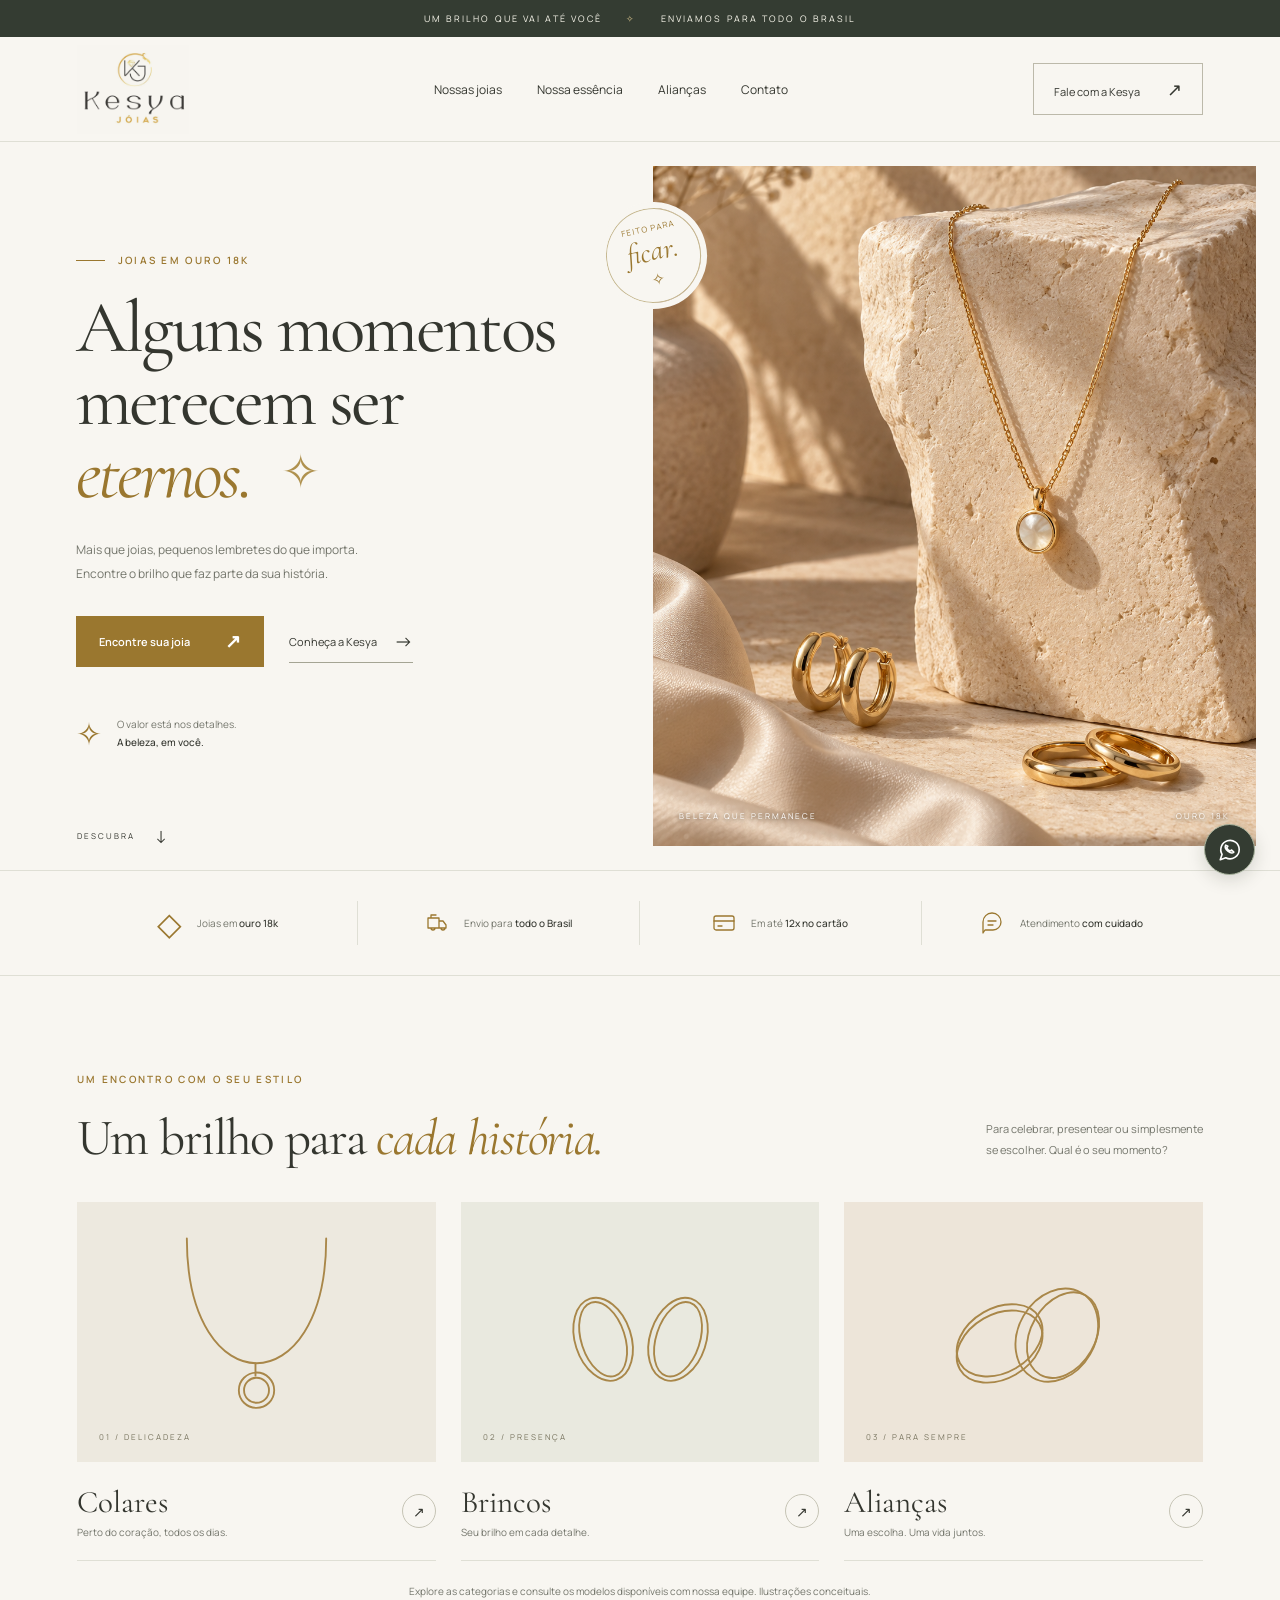
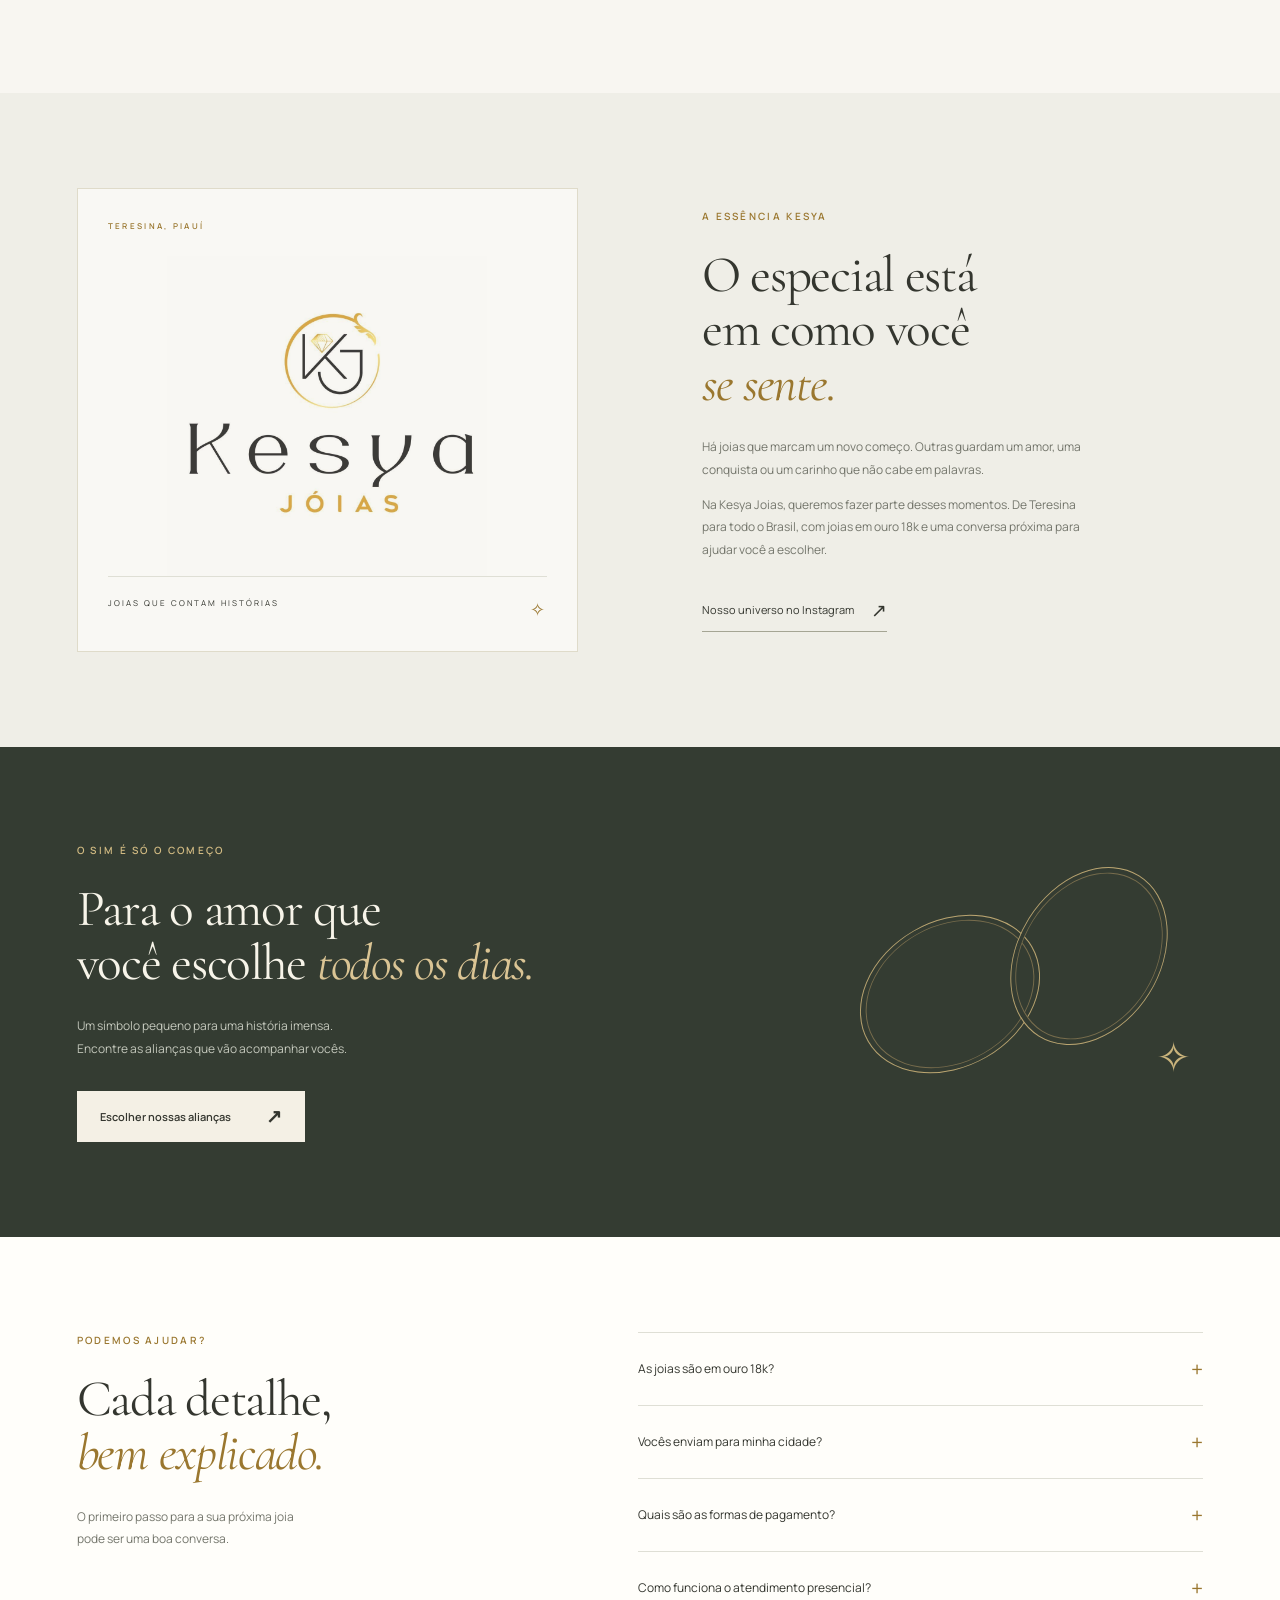
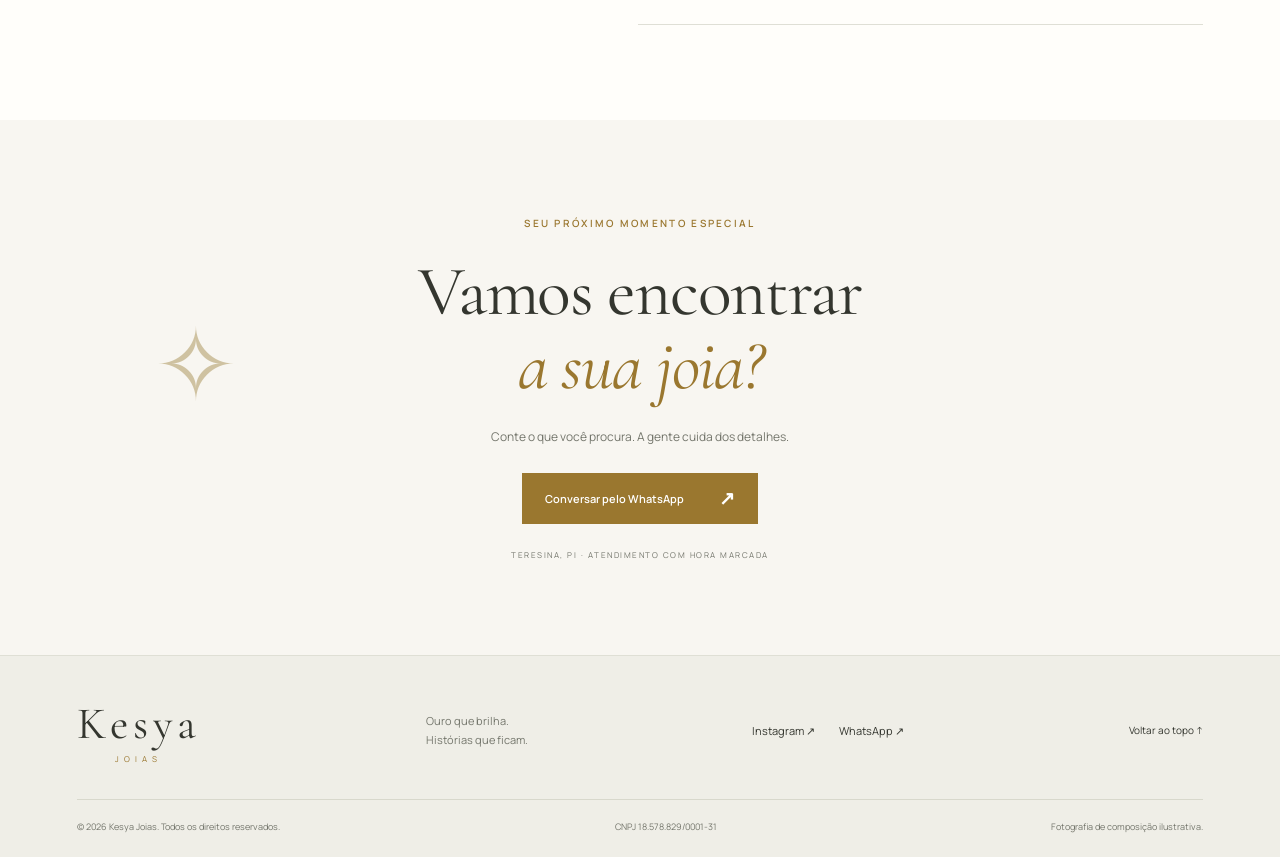
==== index.html @ 49c6f5a5 "Cria landing page responsiva da Kesya Joias" ====
<!DOCTYPE html>
<html lang="pt-BR">
<head>
  <meta charset="UTF-8">
  <meta name="viewport" content="width=device-width, initial-scale=1">
  <meta name="theme-color" content="#f8f6f1">
  <meta name="description" content="Kesya Joias: joias em ouro 18k em Teresina, Piauí. Enviamos para todo o Brasil. Conheça nossas joias e fale com a gente.">
  <title>Kesya Joias — Para momentos que ficam.</title>
  <link rel="icon" href="assets/kesya-logo.jpg" type="image/jpeg">
  <link rel="preconnect" href="https://fonts.googleapis.com">
  <link rel="preconnect" href="https://fonts.gstatic.com" crossorigin>
  <link href="https://fonts.googleapis.com/css2?family=Cormorant+Garamond:ital,wght@0,400;0,500;0,600;1,400;1,500&family=Manrope:wght@400;500;600;700&display=swap" rel="stylesheet">
  <link rel="stylesheet" href="styles.css">
  <script src="script.js" defer></script>
</head>
<body>
  <a class="skip-link" href="#conteudo">Pular para o conteúdo</a>
  <div class="announcement">UM BRILHO QUE VAI ATÉ VOCÊ <span>✧</span> ENVIAMOS PARA TODO O BRASIL</div>
  <header class="header">
    <a class="brand" href="#inicio" aria-label="Kesya Joias — início"><img src="assets/kesya-logo.jpg" alt="Kesya Joias" width="1080" height="1080"></a>
    <button class="menu-toggle" aria-label="Abrir menu" aria-expanded="false" aria-controls="navigation"><span></span><span></span></button>
    <nav id="navigation" aria-label="Navegação principal">
      <a href="#joias">Nossas joias</a><a href="#essencia">Nossa essência</a><a href="#aliancas">Alianças</a><a href="#contato">Contato</a>
    </nav>
    <a class="header-contact" href="https://wa.me/558698340636" target="_blank" rel="noopener noreferrer" data-message="Olá! Gostaria de conhecer as joias da Kesya.">Fale com a Kesya <span aria-hidden="true">↗</span></a>
  </header>
  <main id="conteudo">
    <section class="hero" id="inicio" aria-labelledby="hero-title">
      <div class="hero-copy">
        <p class="eyebrow"><span class="gold-line"></span> JOIAS EM OURO 18K</p>
        <h1 id="hero-title">Alguns momentos<br>merecem ser<br><em>eternos.</em><span class="title-spark" aria-hidden="true">✧</span></h1>
        <p class="hero-description">Mais que joias, pequenos lembretes do que importa.<br class="desktop-break"> Encontre o brilho que faz parte da sua história.</p>
        <div class="hero-actions"><a class="button button-gold" href="#joias">Encontre sua joia <span aria-hidden="true">↗</span></a><a class="text-link" href="#essencia">Conheça a Kesya <span aria-hidden="true">→</span></a></div>
        <div class="hero-signature"><span class="signature-icon" aria-hidden="true">✧</span><p>O valor está nos detalhes.<br><strong>A beleza, em você.</strong></p></div>
      </div>
      <div class="hero-visual"><img src="assets/joias-editorial.png" alt="Composição ilustrativa de colar, brincos e alianças douradas sobre pedra e seda" width="1024" height="1536" fetchpriority="high"><div class="image-caption"><span>BELEZA QUE PERMANECE</span><span>OURO 18K</span></div><div class="round-seal" aria-hidden="true">FEITO PARA<br><span>ficar.</span><b>✧</b></div></div>
      <a class="scroll-cue" href="#joias">DESCUBRA <span aria-hidden="true">↓</span></a>
    </section>
    <div class="benefits" aria-label="Informações da loja">
      <div><span aria-hidden="true">◇</span><p>Joias em <strong>ouro 18k</strong></p></div>
      <div><svg viewBox="0 0 24 24" aria-hidden="true"><path d="M3 7h11v10H3zM14 10h4l3 4v3h-7M6 7V4h5M6 17a2 2 0 1 0 4 0m6 0a2 2 0 1 0 4 0"/></svg><p>Envio para <strong>todo o Brasil</strong></p></div>
      <div><svg viewBox="0 0 24 24" aria-hidden="true"><rect x="2" y="5" width="20" height="14" rx="2"/><path d="M2 10h20M6 15h4"/></svg><p>Em até <strong>12x no cartão</strong></p></div>
      <div><svg viewBox="0 0 24 24" aria-hidden="true"><path d="M20 11a8 8 0 0 1-8 8H4l-2 3V11a9 9 0 0 1 18 0ZM7 10h8M7 14h5"/></svg><p>Atendimento <strong>com cuidado</strong></p></div>
    </div>
    <section class="collections section-space" id="joias">
      <div class="section-heading reveal"><div><p class="eyebrow">UM ENCONTRO COM O SEU ESTILO</p><h2>Um brilho para <em>cada história.</em></h2></div><p>Para celebrar, presentear ou simplesmente<br>se escolher. Qual é o seu momento?</p></div>
      <div class="collection-grid">
        <a class="collection-card reveal" href="https://wa.me/558698340636" target="_blank" rel="noopener noreferrer" data-message="Olá! Gostaria de conhecer os colares em ouro 18k disponíveis."><div class="collection-art necklace-art" aria-hidden="true"><svg viewBox="0 0 240 200"><path d="M53 10c0 160 134 160 134 0"/><path d="M119 130v12"/><circle cx="120" cy="156" r="17"/><circle cx="120" cy="156" r="12"/></svg><span>01 / DELICADEZA</span></div><div class="collection-label"><div><h3>Colares</h3><p>Perto do coração, todos os dias.</p></div><span aria-hidden="true">↗</span></div></a>
        <a class="collection-card reveal" href="https://wa.me/558698340636" target="_blank" rel="noopener noreferrer" data-message="Olá! Gostaria de conhecer os brincos em ouro 18k disponíveis."><div class="collection-art earrings-art" aria-hidden="true"><svg viewBox="0 0 240 200"><ellipse cx="85" cy="107" rx="27" ry="41" transform="rotate(-18 85 107)"/><ellipse cx="85" cy="107" rx="21" ry="37" transform="rotate(-18 85 107)"/><ellipse cx="157" cy="107" rx="27" ry="41" transform="rotate(18 157 107)"/><ellipse cx="157" cy="107" rx="21" ry="37" transform="rotate(18 157 107)"/></svg><span>02 / PRESENÇA</span></div><div class="collection-label"><div><h3>Brincos</h3><p>Seu brilho em cada detalhe.</p></div><span aria-hidden="true">↗</span></div></a>
        <a class="collection-card reveal" href="https://wa.me/558698340636" target="_blank" rel="noopener noreferrer" data-message="Olá! Gostaria de conhecer as alianças em ouro 18k disponíveis."><div class="collection-art rings-art" aria-hidden="true"><svg viewBox="0 0 240 200"><ellipse cx="97" cy="114" rx="44" ry="31" transform="rotate(-30 97 114)"/><ellipse cx="97" cy="108" rx="44" ry="31" transform="rotate(-30 97 108)"/><ellipse cx="152" cy="103" rx="37" ry="47" transform="rotate(30 152 103)"/><ellipse cx="158" cy="103" rx="31" ry="44" transform="rotate(30 158 103)"/></svg><span>03 / PARA SEMPRE</span></div><div class="collection-label"><div><h3>Alianças</h3><p>Uma escolha. Uma vida juntos.</p></div><span aria-hidden="true">↗</span></div></a>
      </div>
      <p class="collection-note">Explore as categorias e consulte os modelos disponíveis com nossa equipe. Ilustrações conceituais.</p>
    </section>
    <section class="essence section-space" id="essencia"><div class="brand-panel reveal"><span class="eyebrow">TERESINA, PIAUÍ</span><img src="assets/kesya-logo.jpg" alt="Logotipo original da Kesya Joias" width="1080" height="1080" loading="lazy"><span class="brand-panel-bottom">JOIAS QUE CONTAM HISTÓRIAS <span aria-hidden="true">✧</span></span></div><div class="essence-copy reveal"><p class="eyebrow">A ESSÊNCIA KESYA</p><h2>O especial está<br>em como você<br><em>se sente.</em></h2><p>Há joias que marcam um novo começo. Outras guardam um amor, uma conquista ou um carinho que não cabe em palavras.</p><p>Na Kesya Joias, queremos fazer parte desses momentos. De Teresina para todo o Brasil, com joias em ouro 18k e uma conversa próxima para ajudar você a escolher.</p><a class="text-link" href="https://www.instagram.com/kesyajoias/" target="_blank" rel="noopener noreferrer">Nosso universo no Instagram <span aria-hidden="true">↗</span></a></div></section>
    <section class="wedding section-space" id="aliancas"><div class="wedding-content reveal"><p class="eyebrow">O SIM É SÓ O COMEÇO</p><h2>Para o amor que<br>você escolhe <em>todos os dias.</em></h2><p>Um símbolo pequeno para uma história imensa.<br>Encontre as alianças que vão acompanhar vocês.</p><a class="button button-light" href="https://wa.me/558698340636" target="_blank" rel="noopener noreferrer" data-message="Olá! Queremos conhecer as alianças da Kesya. Pode nos ajudar a escolher?">Escolher nossas alianças <span aria-hidden="true">↗</span></a></div><div class="wedding-symbol" aria-hidden="true"><span></span><span></span><b>✧</b></div></section>
    <section class="faq section-space" id="duvidas"><div class="reveal"><p class="eyebrow">PODEMOS AJUDAR?</p><h2>Cada detalhe,<br><em>bem explicado.</em></h2><p>O primeiro passo para a sua próxima joia<br>pode ser uma boa conversa.</p></div><div class="faq-list reveal"><details><summary>As joias são em ouro 18k?<span aria-hidden="true">+</span></summary><p>A Kesya trabalha com joias em ouro 18k. Fale com nossa equipe para conhecer as características e os detalhes de cada peça disponível.</p></details><details><summary>Vocês enviam para minha cidade?<span aria-hidden="true">+</span></summary><p>Enviamos para todo o Brasil. Informe seu CEP pelo WhatsApp para consultar o valor do frete e o prazo de entrega.</p></details><details><summary>Quais são as formas de pagamento?<span aria-hidden="true">+</span></summary><p>Você pode parcelar em até 12x no cartão. Consulte com a equipe os valores e as condições de pagamento para a joia escolhida.</p></details><details><summary>Como funciona o atendimento presencial?<span aria-hidden="true">+</span></summary><p>Estamos em Teresina, Piauí, e atendemos com hora marcada. Entre em contato pelo WhatsApp para combinar seu horário e receber o endereço.</p></details></div></section>
    <section class="contact section-space" id="contato"><span class="contact-spark" aria-hidden="true">✧</span><p class="eyebrow reveal">SEU PRÓXIMO MOMENTO ESPECIAL</p><h2 class="reveal">Vamos encontrar<br><em>a sua joia?</em></h2><p class="reveal">Conte o que você procura. A gente cuida dos detalhes.</p><a class="button button-gold reveal" href="https://wa.me/558698340636" target="_blank" rel="noopener noreferrer" data-message="Olá! Gostaria de ajuda para escolher uma joia da Kesya.">Conversar pelo WhatsApp <span aria-hidden="true">↗</span></a><span class="contact-location">TERESINA, PI · ATENDIMENTO COM HORA MARCADA</span></section>
  </main>
  <footer><div class="footer-top"><a class="footer-wordmark" href="#inicio" aria-label="Kesya Joias — voltar ao início">Kesya<span>JOIAS</span></a><p>Ouro que brilha.<br>Histórias que ficam.</p><div><a href="https://www.instagram.com/kesyajoias/" target="_blank" rel="noopener noreferrer">Instagram ↗</a><a href="https://wa.me/558698340636" target="_blank" rel="noopener noreferrer">WhatsApp ↗</a></div><a class="back-top" href="#inicio">Voltar ao topo ↑</a></div><div class="footer-bottom"><span>© <span id="year">2026</span> Kesya Joias. Todos os direitos reservados.</span><span>CNPJ 18.578.829/0001-31</span><span>Fotografia de composição ilustrativa.</span></div></footer>
  <a class="floating-contact" href="https://wa.me/558698340636" target="_blank" rel="noopener noreferrer" aria-label="Converse com a Kesya pelo WhatsApp" data-message="Olá! Vim pelo site e gostaria de conhecer as joias da Kesya."><svg viewBox="0 0 24 24" aria-hidden="true"><path d="M20.5 11.5a8.5 8.5 0 0 1-12.4 7.6L3 21l1.7-5A8.5 8.5 0 1 1 20.5 11.5Z"/><path d="M8 7.5c-2 3.5 5 9 7.5 6.5l-2-2-1.5 1c-1.5-.8-2.3-1.6-3-3l1-1.5Z"/></svg></a>
</body>
</html>
---- styles.css ----
:root{--ivory:#f8f6f1;--paper:#fffefa;--ink:#34362f;--muted:#74766c;--gold:#9a772f;--line:#dfdfd5;--serif:'Cormorant Garamond',Georgia,serif;--sans:'Manrope',Arial,sans-serif}*{box-sizing:border-box}html{scroll-behavior:smooth;scroll-padding-top:100px}body{margin:0;color:var(--ink);background:var(--ivory);font-family:var(--sans);font-size:14px;-webkit-font-smoothing:antialiased}a{color:inherit;text-decoration:none}button{font:inherit}button,a,summary{-webkit-tap-highlight-color:transparent}a:focus-visible,button:focus-visible,summary:focus-visible{outline:2px solid var(--gold);outline-offset:6px}::selection{background:#dcca9d;color:#292c24}.skip-link{position:fixed;top:-100px;left:20px;z-index:10;background:var(--ink);color:white;padding:16px}.skip-link:focus{top:10px}.announcement{text-align:center;background:#343c32;color:#faf8ed;letter-spacing:2.1px;font-size:9px;padding:12px 16px}.announcement span{padding:0 20px;color:#dbc58e}.header{height:105px;display:flex;align-items:center;justify-content:space-between;padding:0 6%;gap:30px;background:var(--ivory);position:relative;z-index:5;border-bottom:1px solid var(--line)}.brand{width:112px;height:89px;overflow:hidden;display:flex;align-items:center}.brand img{width:112px;height:112px;object-fit:contain;mix-blend-mode:multiply}.header nav{display:flex;gap:35px}.header nav a{font-size:12px;position:relative}.header nav a:after{content:'';height:1px;background:var(--gold);position:absolute;bottom:-8px;left:0;width:0;transition:width .25s}.header nav a:hover:after{width:100%}.header-contact{border:1px solid #bcb9aa;padding:13px 20px;font-size:11px}.header-contact span{margin-left:25px;font-size:18px}.menu-toggle{display:none}.hero{display:grid;grid-template-columns:1.04fr 1fr;min-height:680px;position:relative}.hero-copy{padding:77px 7% 83px 11.6%;align-self:center}.eyebrow{font-size:10px;letter-spacing:2.3px;font-weight:600;line-height:1.7;color:var(--gold);margin:0 0 23px}.hero .eyebrow{display:flex;gap:13px;align-items:center}.gold-line{display:inline-block;width:29px;height:1px;background:var(--gold)}h1,h2,h3,p{margin-top:0}h1,h2,h3{font-family:var(--serif);font-weight:400}h1{font-size:clamp(56px,5.75vw,92px);line-height:.99;letter-spacing:-2.7px;margin-bottom:28px;position:relative}em{font-weight:400;color:var(--gold)}.title-spark{display:inline-block;font-size:47px;color:#af914e;margin-left:30px;vertical-align:top;margin-top:12px}.hero-description{font-size:12px;line-height:1.95;color:var(--muted)}.hero-actions{display:flex;align-items:center;gap:25px;margin-top:31px}.button{display:inline-flex;align-items:center;justify-content:center;gap:35px;min-height:51px;padding:15px 23px;font-size:11px;font-weight:600;transition:background .25s,transform .25s,box-shadow .25s}.button:hover{transform:translateY(-3px);box-shadow:0 8px 20px #39332015}.button span{font-size:19px;line-height:1}.button-gold{color:#fff;background:var(--gold)}.button-gold:hover{background:#806023}.text-link{font-size:11px;display:inline-flex;gap:17px;align-items:center;padding:8px 0;border-bottom:1px solid #a5a594}.text-link span{font-size:19px;transition:transform .25s}.text-link:hover span{transform:translateX(4px)}.hero-signature{display:flex;gap:15px;align-items:center;margin-top:45px}.signature-icon{font-size:31px;color:var(--gold)}.hero-signature p{font-size:10px;color:var(--muted);line-height:1.8;margin:0}.hero-signature strong{font-weight:500;color:var(--ink)}.hero-visual{position:relative;min-height:680px;margin:24px 24px 24px 0}.hero-visual>img{display:block;width:100%;height:100%;position:absolute;object-fit:cover;object-position:center 52%}.image-caption{position:absolute;bottom:25px;left:26px;right:26px;display:flex;justify-content:space-between;color:#fff;font-size:8px;letter-spacing:2px;text-shadow:0 1px 4px #42301d}.round-seal{position:absolute;left:-47px;top:42px;width:95px;height:95px;background:var(--ivory);border:1px solid #c5b78f;outline:6px solid var(--ivory);border-radius:50%;display:flex;flex-direction:column;align-items:center;justify-content:center;font-size:8px;letter-spacing:1px;color:var(--gold);transform:rotate(-12deg)}.round-seal span{font:italic 29px var(--serif);letter-spacing:0}.round-seal b{font-size:16px;font-weight:400}.scroll-cue{position:absolute;left:6%;bottom:23px;font-size:8px;letter-spacing:2px;display:flex;gap:20px;align-items:center}.scroll-cue span{font-size:17px}.benefits{display:grid;grid-template-columns:repeat(4,1fr);padding:30px 6%;border-top:1px solid var(--line);border-bottom:1px solid var(--line)}.benefits>div{display:flex;align-items:center;justify-content:center;gap:15px;border-right:1px solid var(--line)}.benefits>div:last-child{border:0}.benefits p{font-size:10px;margin:0;color:var(--muted)}.benefits strong{font-weight:500;color:var(--ink)}.benefits span{font-size:32px;color:var(--gold)}svg{width:24px;height:24px;fill:none;stroke:currentColor;stroke-width:1.3;stroke-linecap:round;stroke-linejoin:round}.benefits svg{color:var(--gold)}.section-space{padding:95px 6%}h2{font-size:clamp(40px,4vw,60px);line-height:1.06;letter-spacing:-1.3px;margin-bottom:25px}.section-heading{display:flex;align-items:end;justify-content:space-between;gap:25px;margin-bottom:37px}.section-heading h2{margin:0}.section-heading>p{font-size:11px;line-height:1.9;color:var(--muted);margin:0 0 4px}.collection-grid{display:grid;grid-template-columns:repeat(3,1fr);gap:25px}.collection-art{height:260px;background:#ede9df;position:relative;overflow:hidden;display:flex;justify-content:center;align-items:center;transition:background .3s}.collection-art svg{width:80%;height:80%;stroke:#a98749;stroke-width:1.8;transition:transform .6s}.collection-art>span{position:absolute;bottom:20px;left:22px;font-size:8px;letter-spacing:2px;color:#78745f}.earrings-art{background:#e9e9df}.rings-art{background:#ede5d9}.collection-card:hover .collection-art svg{transform:scale(1.07) rotate(-3deg)}.collection-label{display:flex;justify-content:space-between;align-items:center;padding:21px 0;border-bottom:1px solid var(--line)}.collection-label h3{font-size:31px;margin:0 0 4px}.collection-label p{font-size:10px;color:var(--muted);margin:0}.collection-label>span{border:1px solid #c6c4b5;width:34px;height:34px;border-radius:50%;display:grid;place-items:center;transition:background .2s}.collection-card:hover .collection-label>span{background:#e8dec5}.collection-note{font-size:10px;color:var(--muted);text-align:center;margin:23px 0 0}.essence{display:grid;grid-template-columns:1fr 1fr;gap:11%;background:#efeee7;align-items:center}.brand-panel{background:#f9f8f4;min-height:440px;padding:30px;display:flex;flex-direction:column;justify-content:space-between;border:1px solid #dfdbca}.brand-panel>.eyebrow{font-size:8px}.brand-panel img{width:75%;max-width:320px;height:auto;align-self:center;mix-blend-mode:multiply}.brand-panel-bottom{border-top:1px solid var(--line);padding-top:20px;font-size:8px;letter-spacing:2px;display:flex;justify-content:space-between}.brand-panel-bottom span{color:var(--gold);font-size:18px}.essence-copy>p:not(.eyebrow){max-width:380px;line-height:1.9;font-size:12px;color:var(--muted)}.essence-copy .text-link{margin-top:15px}.wedding{background:#343c32;color:#f7f4e9;display:flex;position:relative;overflow:hidden;min-height:430px;align-items:center}.wedding-content{position:relative;z-index:1;width:65%}.wedding .eyebrow{color:#d2bb83}.wedding h2{max-width:650px}.wedding em{color:#dac494}.wedding p:not(.eyebrow){font-size:12px;color:#c4c8bc;line-height:1.9;margin-bottom:30px}.button-light{background:#f4f0e5;color:var(--ink)}.wedding-symbol{position:absolute;width:420px;height:290px;right:2%;top:100px}.wedding-symbol>span{position:absolute;left:5%;top:18%;width:190px;height:190px;border:1px solid #baa571;border-radius:50%;box-shadow:inset 0 0 0 5px #343c32,inset 0 0 0 6px #776c4c;transform:rotate(-30deg) scaleY(.77)}.wedding-symbol>span:nth-child(2){left:38%;top:5%;transform:rotate(32deg) scaleX(.75)}.wedding-symbol b{position:absolute;right:15%;bottom:18%;font-size:42px;font-weight:400;color:#cab47c}.faq{display:grid;grid-template-columns:1fr 1.2fr;gap:8%;background:var(--paper)}.faq>div>p:not(.eyebrow){font-size:12px;line-height:1.9;color:var(--muted)}.faq-list details{border-bottom:1px solid var(--line)}.faq-list details:first-child{border-top:1px solid var(--line)}summary{list-style:none;cursor:pointer;display:flex;justify-content:space-between;gap:16px;align-items:center;font-size:12px;padding:22px 0}summary::-webkit-details-marker{display:none}summary span{font-size:21px;color:var(--gold);transition:transform .2s}details[open] summary span{transform:rotate(45deg)}details p{font-size:12px;color:var(--muted);line-height:1.9;max-width:95%;padding-bottom:12px}.contact{text-align:center;position:relative;overflow:hidden;border-bottom:1px solid var(--line)}.contact h2{font-size:70px}.contact>p:not(.eyebrow){font-size:12px;color:var(--muted);margin-bottom:28px}.contact-location{display:block;font-size:8px;letter-spacing:1.5px;margin-top:25px;color:var(--muted)}.contact-spark{position:absolute;left:12%;top:35%;font-size:100px;color:#cfc2a1;font-family:var(--serif)}footer{padding:40px 6% 24px;background:#efeee7}.footer-top{display:flex;align-items:center;justify-content:space-between;gap:25px;padding-bottom:35px}.footer-wordmark{font:45px var(--serif);letter-spacing:5px}.footer-wordmark span{display:block;text-align:center;font:8px var(--sans);letter-spacing:5px;color:var(--gold);margin-top:2px}.footer-top p{font-size:11px;color:var(--muted);line-height:1.8;margin:0}.footer-top>div{display:flex;gap:24px;font-size:11px}.back-top{font-size:10px}.footer-bottom{display:flex;justify-content:space-between;gap:20px;border-top:1px solid #d8d8cc;padding-top:20px;font-size:9px;color:var(--muted)}.floating-contact{position:fixed;bottom:25px;right:25px;z-index:6;width:51px;height:51px;display:grid;place-items:center;background:#343c32;color:#fff;border-radius:50%;border:1px solid #a7b29c;box-shadow:0 4px 18px #1e25152b;transition:transform .25s}.floating-contact:hover{transform:translateY(-4px)}.floating-contact svg{width:26px;height:26px;stroke-width:1.5}.reveal.is-pending{opacity:0;transform:translateY(22px)}.reveal{transition:opacity .7s ease,transform .7s ease}.collection-card:nth-child(2){transition-delay:.08s}.collection-card:nth-child(3){transition-delay:.16s}
@media(min-width:1500px){.hero-copy{padding-left:15%}.hero{min-height:810px}.hero-visual{min-height:760px}.section-space{padding-left:9%;padding-right:9%}.hero-signature{margin-top:65px}}
@media(max-width:1050px){.header{padding:0 5%;gap:20px}.header nav{gap:20px}.header-contact{padding:10px;font-size:10px}.header-contact span{margin-left:10px}.hero-copy{padding-left:10%;padding-right:6%}h1{font-size:64px}.hero-actions{gap:18px;flex-wrap:wrap}.hero-visual{min-height:650px}.title-spark{font-size:35px;margin-left:15px}.benefits{padding:25px 3%}.benefits>div{gap:8px}.benefits p{font-size:9px}.section-heading{align-items:start;flex-direction:column}.collection-art{height:230px}.essence{gap:7%}.wedding-symbol{right:-100px;opacity:.6}}
@media(max-width:700px){html{scroll-padding-top:25px}.announcement{font-size:7px;letter-spacing:1px;padding:10px 8px}.announcement span{padding:0 8px}.header{height:85px;padding:0 6%}.brand{width:90px;height:78px}.brand img{width:90px;height:90px}.header-contact{margin-left:auto;padding:9px 12px;font-size:9px}.header-contact span{font-size:15px}.menu-toggle{display:flex;flex-direction:column;justify-content:center;gap:6px;order:3;border:0;background:none;width:32px;height:44px;padding:4px;cursor:pointer}.menu-toggle span{height:1px;background:var(--ink);width:24px;transition:transform .2s}.menu-toggle[aria-expanded=true] span:first-child{transform:translateY(3.5px) rotate(45deg)}.menu-toggle[aria-expanded=true] span:last-child{transform:translateY(-3.5px) rotate(-45deg)}.header nav{display:none;position:absolute;left:0;right:0;top:84px;background:var(--ivory);padding:22px 7% 28px;box-shadow:0 15px 20px #363c3212;flex-direction:column;gap:0;border-bottom:1px solid var(--line)}.header nav.is-open{display:flex}.header nav a{padding:14px 0}.header nav a:after{display:none}.hero{display:flex;flex-direction:column;min-height:0}.hero-copy{padding:48px 7% 38px}.eyebrow{font-size:9px;letter-spacing:1.8px;margin-bottom:20px}h1{font-size:clamp(58px,11.5vw,78px);line-height:1.02;letter-spacing:-2px;margin-bottom:23px}.title-spark{margin-left:24px}.hero-description{font-size:11px}.hero-actions{gap:20px;margin-top:26px}.button{font-size:10px;padding:15px 20px;gap:25px}.text-link{font-size:10px}.hero-signature{margin-top:28px}.hero-visual{margin:0 6% 30px 12%;height:460px;min-height:0}.hero-visual>img{object-position:50% 65%}.round-seal{width:78px;height:78px;left:-27px;top:23px;font-size:6px;outline-width:4px}.round-seal span{font-size:25px}.image-caption{font-size:7px;left:18px;right:18px;bottom:20px}.scroll-cue{display:none}.benefits{grid-template-columns:repeat(2,1fr);padding:10px 5%;gap:0}.benefits>div{padding:17px 0;justify-content:flex-start;gap:10px;border:0}.benefits>div:nth-child(odd){padding-left:6px}.benefits p{font-size:9px}.benefits svg{width:20px}.benefits span{font-size:27px}.section-space{padding:62px 7%}h2{font-size:43px;letter-spacing:-1px}.section-heading{gap:17px;margin-bottom:27px}.section-heading>p{font-size:11px}.collection-grid{grid-template-columns:1fr;gap:28px}.collection-art{height:260px}.collection-art svg{max-width:300px}.collection-label{padding:17px 0}.collection-label h3{font-size:31px}.collection-note{text-align:left;font-size:9px;line-height:1.7}.essence{grid-template-columns:1fr;gap:40px}.brand-panel{min-height:360px;padding:24px}.brand-panel img{max-width:240px}.essence-copy h2{font-size:51px}.essence-copy>p:not(.eyebrow){max-width:none}.wedding{min-height:530px;align-items:start;padding-bottom:150px}.wedding-content{width:100%}.wedding h2{font-size:44px}.wedding-symbol{top:auto;bottom:-53px;right:-85px;transform:scale(.6);opacity:.55}.faq{grid-template-columns:1fr;gap:23px}.faq h2{margin-bottom:18px}summary{font-size:11px;padding:21px 0}.contact h2{font-size:60px}.contact>p:not(.eyebrow){font-size:11px;line-height:1.8}.contact-spark{left:-17px;top:40%;font-size:70px;opacity:.5}.contact-location{font-size:7px;line-height:1.8}.footer-top{display:grid;grid-template-columns:1fr 1fr;gap:28px}.footer-wordmark{width:max-content}.footer-top>div{gap:15px;font-size:10px}.back-top{text-align:right}.footer-bottom{flex-direction:column;gap:10px;padding-right:35px;font-size:8px}.floating-contact{width:46px;height:46px;right:16px;bottom:16px}.desktop-break{display:none}}
@media(prefers-reduced-motion:reduce){html{scroll-behavior:auto}*,*:before,*:after{transition:none!important;animation:none!important}.reveal.is-pending{opacity:1;transform:none}}
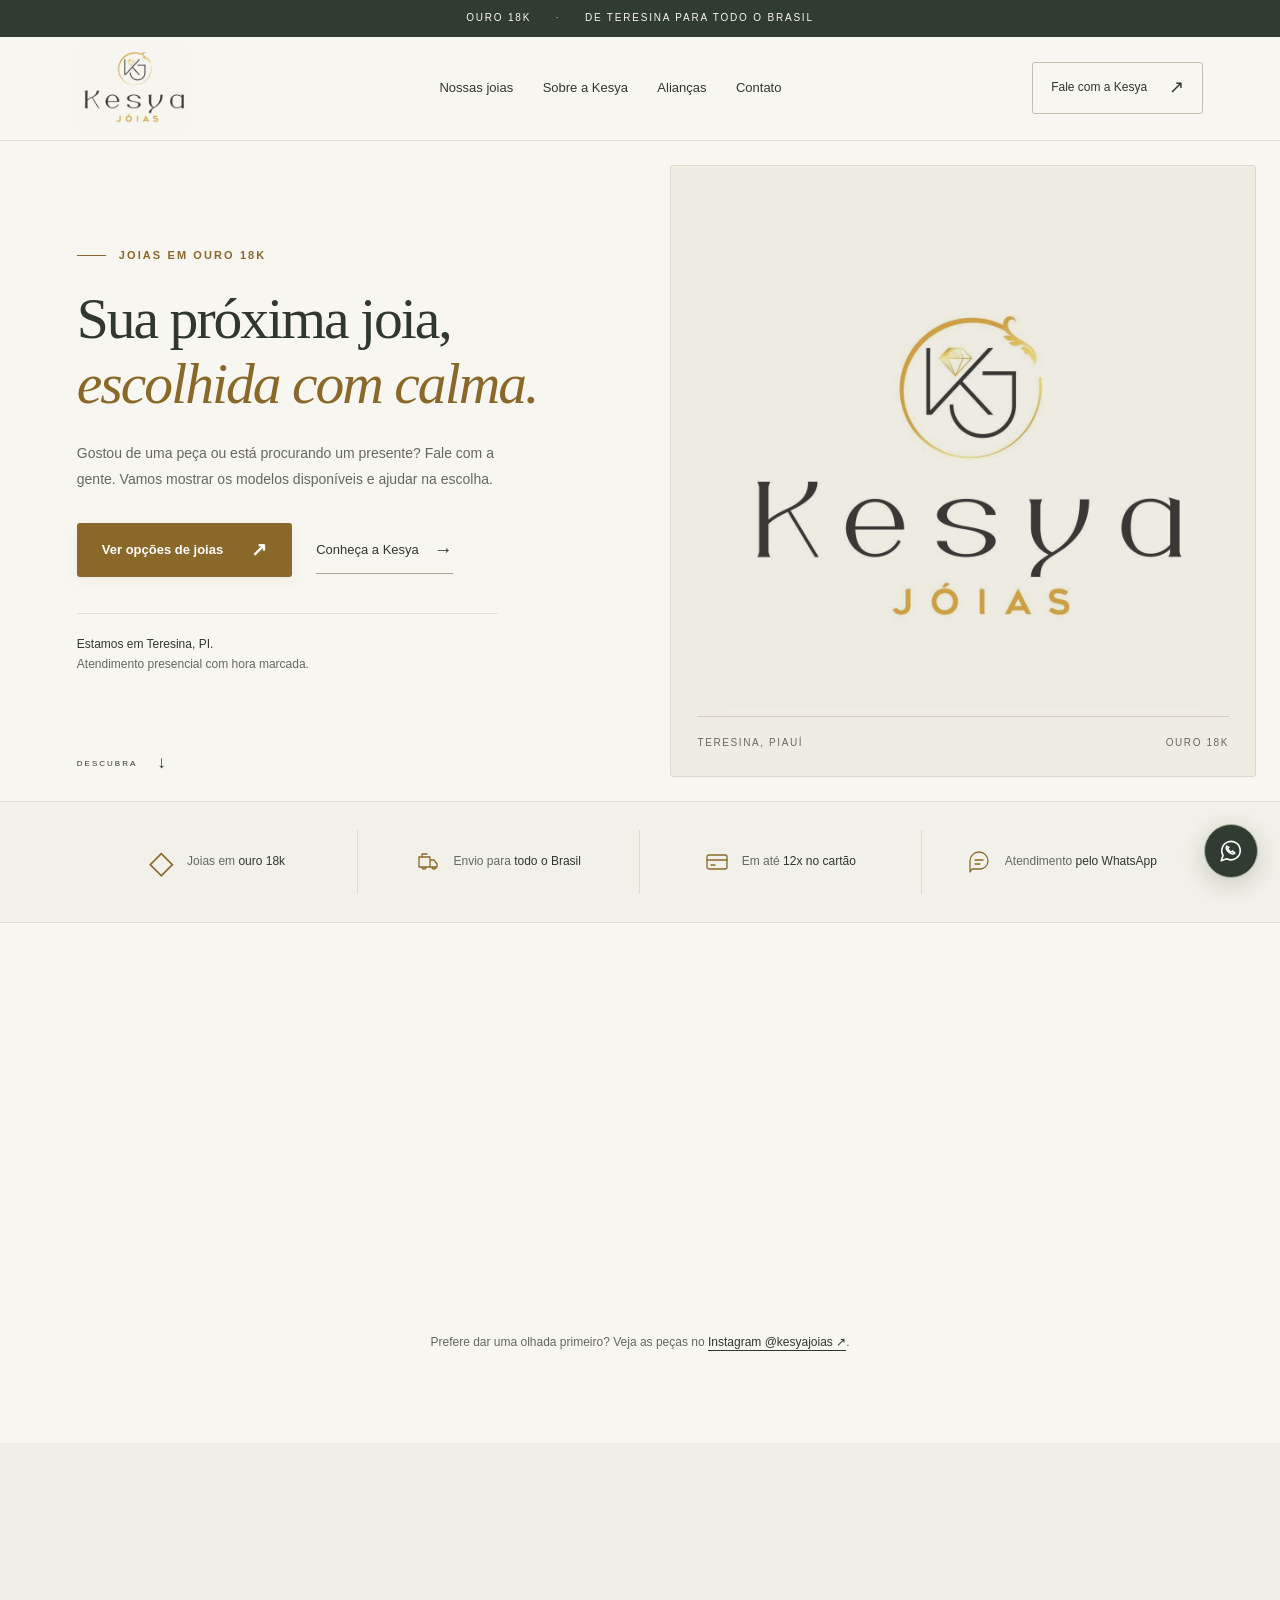
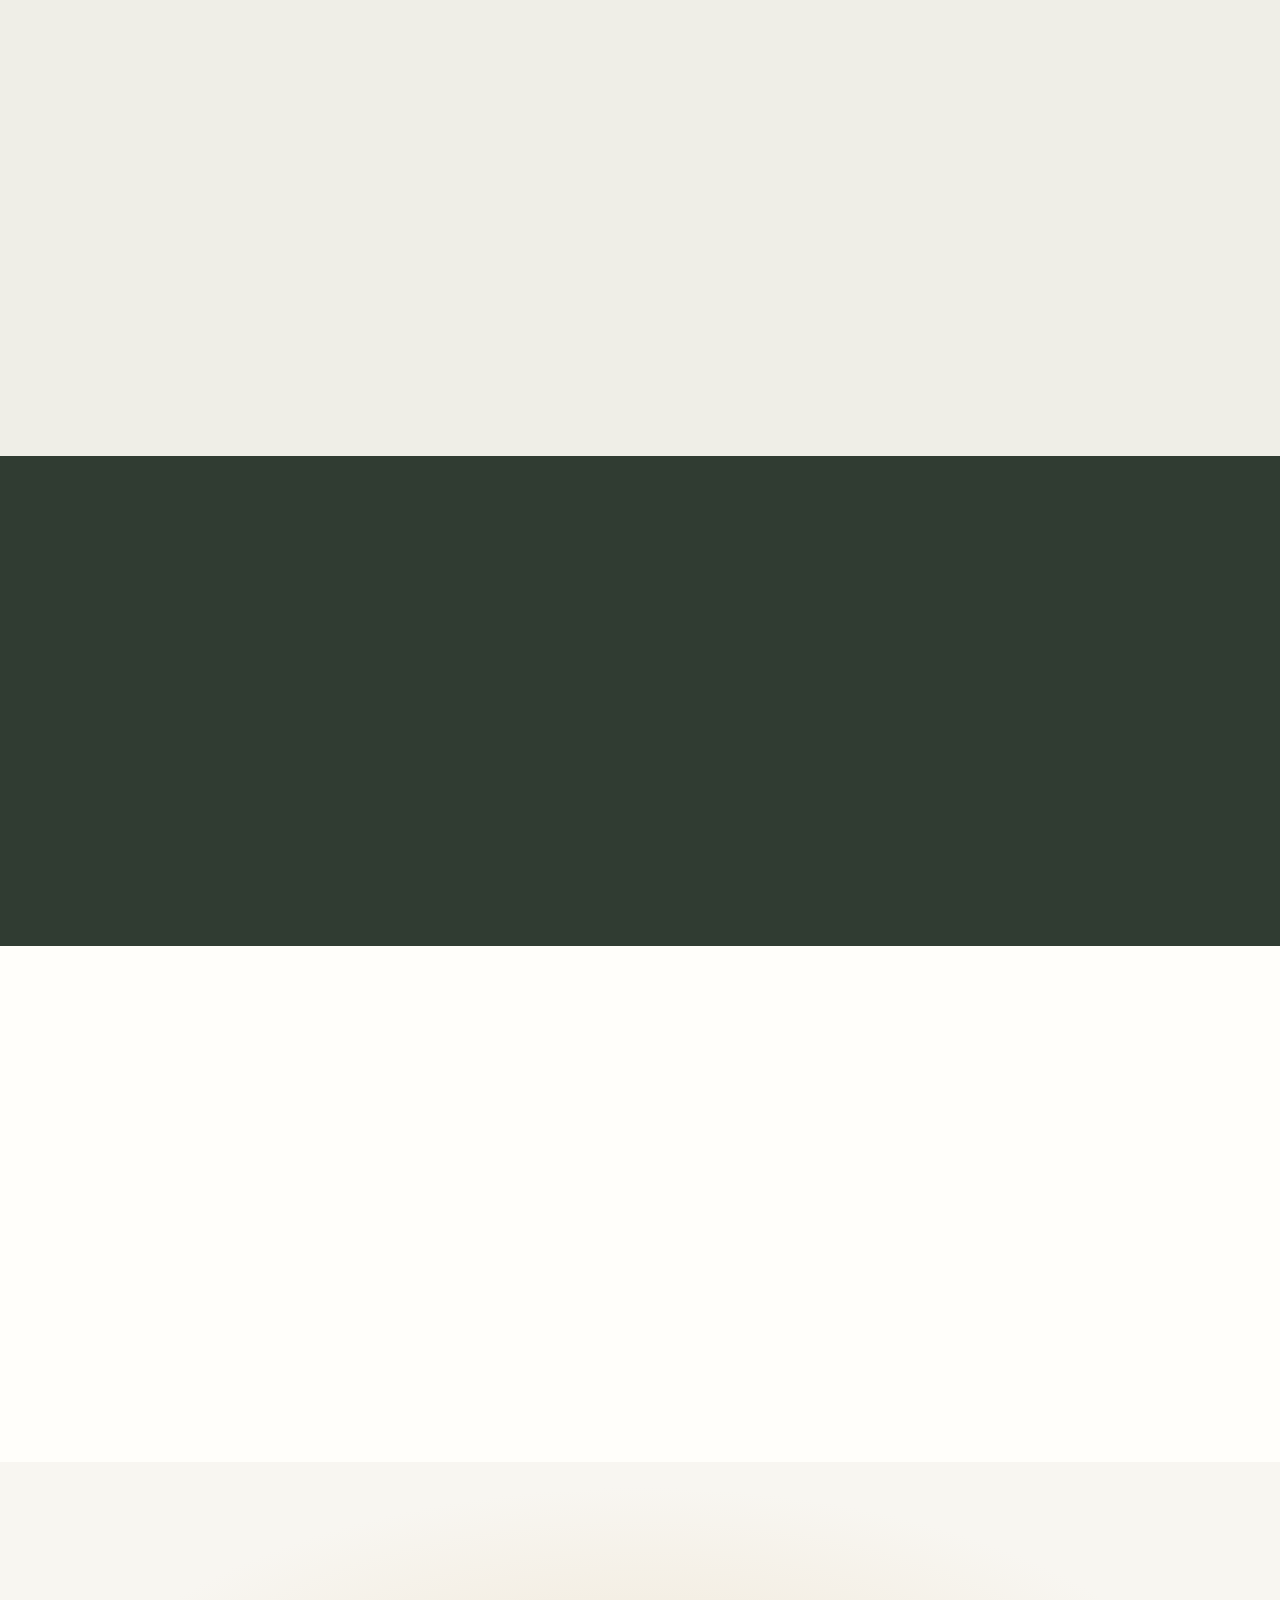
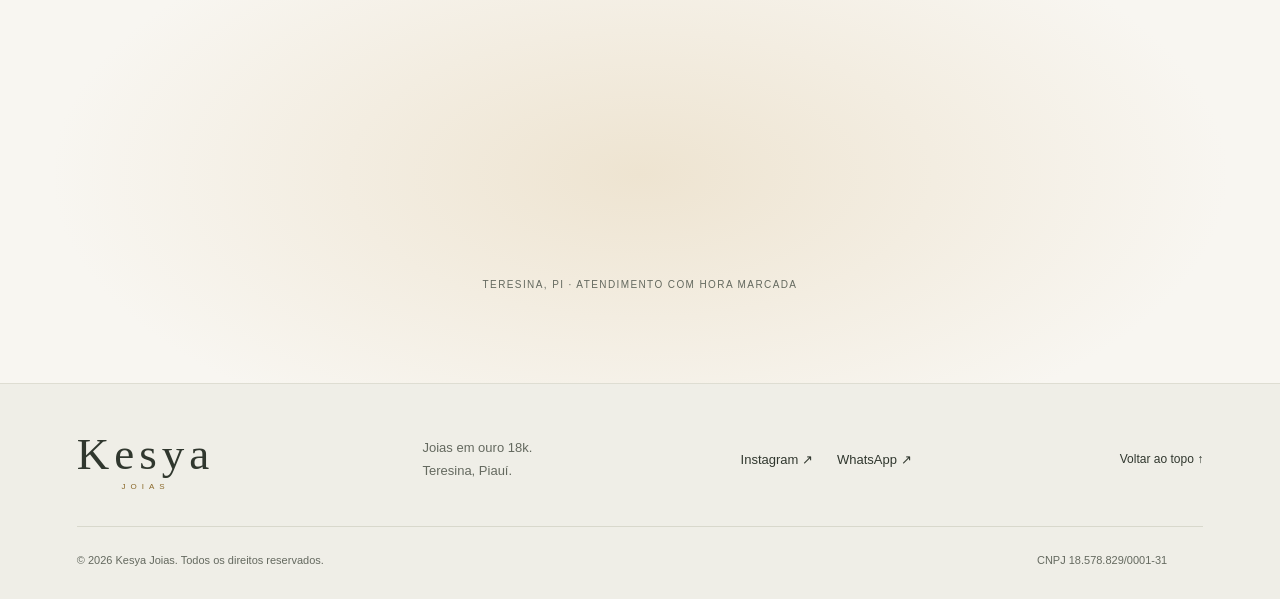
==== commit 875c0de9: "Revisa linguagem da loja e reforca seguranca da pagina e deploy" ====
--- a/index.html
+++ b/index.html
@@ -2,25 +2,24 @@
 <html lang="pt-BR">
 <head>
   <meta charset="UTF-8">
+  <meta http-equiv="Content-Security-Policy" content="default-src 'none'; script-src 'self'; style-src 'self'; img-src 'self'; font-src 'self'; connect-src 'none'; object-src 'none'; base-uri 'none'; form-action 'none'">
+  <meta name="referrer" content="no-referrer">
   <meta name="viewport" content="width=device-width, initial-scale=1">
   <meta name="theme-color" content="#f8f6f1">
   <meta name="description" content="Kesya Joias: joias em ouro 18k em Teresina, Piauí. Enviamos para todo o Brasil. Conheça nossas joias e fale com a gente.">
-  <title>Kesya Joias — Para momentos que ficam.</title>
+  <title>Kesya Joias | Ouro 18k em Teresina</title>
   <link rel="icon" href="assets/kesya-logo.jpg" type="image/jpeg">
-  <link rel="preconnect" href="https://fonts.googleapis.com">
-  <link rel="preconnect" href="https://fonts.gstatic.com" crossorigin>
-  <link href="https://fonts.googleapis.com/css2?family=Cormorant+Garamond:ital,wght@0,400;0,500;0,600;1,400;1,500&family=Manrope:wght@400;500;600;700&display=swap" rel="stylesheet">
   <link rel="stylesheet" href="styles.css">
   <script src="script.js" defer></script>
 </head>
 <body>
   <a class="skip-link" href="#conteudo">Pular para o conteúdo</a>
-  <div class="announcement">UM BRILHO QUE VAI ATÉ VOCÊ <span>✧</span> ENVIAMOS PARA TODO O BRASIL</div>
+  <div class="announcement">OURO 18K <span>·</span> DE TERESINA PARA TODO O BRASIL</div>
   <header class="header">
     <a class="brand" href="#inicio" aria-label="Kesya Joias — início"><img src="assets/kesya-logo.jpg" alt="Kesya Joias" width="1080" height="1080"></a>
     <button class="menu-toggle" aria-label="Abrir menu" aria-expanded="false" aria-controls="navigation"><span></span><span></span></button>
     <nav id="navigation" aria-label="Navegação principal">
-      <a href="#joias">Nossas joias</a><a href="#essencia">Nossa essência</a><a href="#aliancas">Alianças</a><a href="#contato">Contato</a>
+      <a href="#joias">Nossas joias</a><a href="#essencia">Sobre a Kesya</a><a href="#aliancas">Alianças</a><a href="#contato">Contato</a>
     </nav>
     <a class="header-contact" href="https://wa.me/558698340636" target="_blank" rel="noopener noreferrer" data-message="Olá! Gostaria de conhecer as joias da Kesya.">Fale com a Kesya <span aria-hidden="true">↗</span></a>
   </header>
@@ -28,35 +27,35 @@
     <section class="hero" id="inicio" aria-labelledby="hero-title">
       <div class="hero-copy">
         <p class="eyebrow"><span class="gold-line"></span> JOIAS EM OURO 18K</p>
-        <h1 id="hero-title">Alguns momentos<br>merecem ser<br><em>eternos.</em><span class="title-spark" aria-hidden="true">✧</span></h1>
-        <p class="hero-description">Mais que joias, pequenos lembretes do que importa.<br class="desktop-break"> Encontre o brilho que faz parte da sua história.</p>
-        <div class="hero-actions"><a class="button button-gold" href="#joias">Encontre sua joia <span aria-hidden="true">↗</span></a><a class="text-link" href="#essencia">Conheça a Kesya <span aria-hidden="true">→</span></a></div>
-        <div class="hero-signature"><span class="signature-icon" aria-hidden="true">✧</span><p>O valor está nos detalhes.<br><strong>A beleza, em você.</strong></p></div>
+        <h1 id="hero-title">Sua próxima joia,<br><em>escolhida com calma.</em></h1>
+        <p class="hero-description">Gostou de uma peça ou está procurando um presente? Fale com a gente. Vamos mostrar os modelos disponíveis e ajudar na escolha.</p>
+        <div class="hero-actions"><a class="button button-gold" href="#joias">Ver opções de joias <span aria-hidden="true">↗</span></a><a class="text-link" href="#essencia">Conheça a Kesya <span aria-hidden="true">→</span></a></div>
+        <div class="hero-signature"><p><strong>Estamos em Teresina, PI.</strong><br>Atendimento presencial com hora marcada.</p></div>
       </div>
-      <div class="hero-visual"><img src="assets/joias-editorial.png" alt="Composição ilustrativa de colar, brincos e alianças douradas sobre pedra e seda" width="1024" height="1536" fetchpriority="high"><div class="image-caption"><span>BELEZA QUE PERMANECE</span><span>OURO 18K</span></div><div class="round-seal" aria-hidden="true">FEITO PARA<br><span>ficar.</span><b>✧</b></div></div>
+      <div class="hero-visual"><img src="assets/kesya-logo.jpg" alt="Kesya Joias" width="1080" height="1080" fetchpriority="high"><div class="image-caption"><span>TERESINA, PIAUÍ</span><span>OURO 18K</span></div></div>
       <a class="scroll-cue" href="#joias">DESCUBRA <span aria-hidden="true">↓</span></a>
     </section>
     <div class="benefits" aria-label="Informações da loja">
       <div><span aria-hidden="true">◇</span><p>Joias em <strong>ouro 18k</strong></p></div>
       <div><svg viewBox="0 0 24 24" aria-hidden="true"><path d="M3 7h11v10H3zM14 10h4l3 4v3h-7M6 7V4h5M6 17a2 2 0 1 0 4 0m6 0a2 2 0 1 0 4 0"/></svg><p>Envio para <strong>todo o Brasil</strong></p></div>
       <div><svg viewBox="0 0 24 24" aria-hidden="true"><rect x="2" y="5" width="20" height="14" rx="2"/><path d="M2 10h20M6 15h4"/></svg><p>Em até <strong>12x no cartão</strong></p></div>
-      <div><svg viewBox="0 0 24 24" aria-hidden="true"><path d="M20 11a8 8 0 0 1-8 8H4l-2 3V11a9 9 0 0 1 18 0ZM7 10h8M7 14h5"/></svg><p>Atendimento <strong>com cuidado</strong></p></div>
+      <div><svg viewBox="0 0 24 24" aria-hidden="true"><path d="M20 11a8 8 0 0 1-8 8H4l-2 3V11a9 9 0 0 1 18 0ZM7 10h8M7 14h5"/></svg><p>Atendimento <strong>pelo WhatsApp</strong></p></div>
     </div>
     <section class="collections section-space" id="joias">
-      <div class="section-heading reveal"><div><p class="eyebrow">UM ENCONTRO COM O SEU ESTILO</p><h2>Um brilho para <em>cada história.</em></h2></div><p>Para celebrar, presentear ou simplesmente<br>se escolher. Qual é o seu momento?</p></div>
+      <div class="section-heading reveal"><div><p class="eyebrow">O QUE VOCÊ PROCURA?</p><h2>Conheça nossas <em>joias.</em></h2></div><p>Escolha uma categoria para consultar modelos e valores pelo WhatsApp.</p></div>
       <div class="collection-grid">
-        <a class="collection-card reveal" href="https://wa.me/558698340636" target="_blank" rel="noopener noreferrer" data-message="Olá! Gostaria de conhecer os colares em ouro 18k disponíveis."><div class="collection-art necklace-art" aria-hidden="true"><svg viewBox="0 0 240 200"><path d="M53 10c0 160 134 160 134 0"/><path d="M119 130v12"/><circle cx="120" cy="156" r="17"/><circle cx="120" cy="156" r="12"/></svg><span>01 / DELICADEZA</span></div><div class="collection-label"><div><h3>Colares</h3><p>Perto do coração, todos os dias.</p></div><span aria-hidden="true">↗</span></div></a>
-        <a class="collection-card reveal" href="https://wa.me/558698340636" target="_blank" rel="noopener noreferrer" data-message="Olá! Gostaria de conhecer os brincos em ouro 18k disponíveis."><div class="collection-art earrings-art" aria-hidden="true"><svg viewBox="0 0 240 200"><ellipse cx="85" cy="107" rx="27" ry="41" transform="rotate(-18 85 107)"/><ellipse cx="85" cy="107" rx="21" ry="37" transform="rotate(-18 85 107)"/><ellipse cx="157" cy="107" rx="27" ry="41" transform="rotate(18 157 107)"/><ellipse cx="157" cy="107" rx="21" ry="37" transform="rotate(18 157 107)"/></svg><span>02 / PRESENÇA</span></div><div class="collection-label"><div><h3>Brincos</h3><p>Seu brilho em cada detalhe.</p></div><span aria-hidden="true">↗</span></div></a>
-        <a class="collection-card reveal" href="https://wa.me/558698340636" target="_blank" rel="noopener noreferrer" data-message="Olá! Gostaria de conhecer as alianças em ouro 18k disponíveis."><div class="collection-art rings-art" aria-hidden="true"><svg viewBox="0 0 240 200"><ellipse cx="97" cy="114" rx="44" ry="31" transform="rotate(-30 97 114)"/><ellipse cx="97" cy="108" rx="44" ry="31" transform="rotate(-30 97 108)"/><ellipse cx="152" cy="103" rx="37" ry="47" transform="rotate(30 152 103)"/><ellipse cx="158" cy="103" rx="31" ry="44" transform="rotate(30 158 103)"/></svg><span>03 / PARA SEMPRE</span></div><div class="collection-label"><div><h3>Alianças</h3><p>Uma escolha. Uma vida juntos.</p></div><span aria-hidden="true">↗</span></div></a>
+        <a class="collection-card reveal" href="https://wa.me/558698340636" target="_blank" rel="noopener noreferrer" data-message="Olá! Gostaria de conhecer os colares em ouro 18k disponíveis."><div class="collection-label"><div><h3>Colares</h3><p>Ver modelos e comprimentos</p></div><span aria-hidden="true">↗</span></div></a>
+        <a class="collection-card reveal" href="https://wa.me/558698340636" target="_blank" rel="noopener noreferrer" data-message="Olá! Gostaria de conhecer os brincos em ouro 18k disponíveis."><div class="collection-label"><div><h3>Brincos</h3><p>Consultar opções disponíveis</p></div><span aria-hidden="true">↗</span></div></a>
+        <a class="collection-card reveal" href="https://wa.me/558698340636" target="_blank" rel="noopener noreferrer" data-message="Olá! Gostaria de conhecer as alianças em ouro 18k disponíveis."><div class="collection-label"><div><h3>Alianças</h3><p>Ver modelos e tirar dúvidas</p></div><span aria-hidden="true">↗</span></div></a>
       </div>
-      <p class="collection-note">Explore as categorias e consulte os modelos disponíveis com nossa equipe. Ilustrações conceituais.</p>
+      <p class="collection-note">Prefere dar uma olhada primeiro? Veja as peças no <a href="https://www.instagram.com/kesyajoias/" target="_blank" rel="noopener noreferrer">Instagram @kesyajoias ↗</a>.</p>
     </section>
-    <section class="essence section-space" id="essencia"><div class="brand-panel reveal"><span class="eyebrow">TERESINA, PIAUÍ</span><img src="assets/kesya-logo.jpg" alt="Logotipo original da Kesya Joias" width="1080" height="1080" loading="lazy"><span class="brand-panel-bottom">JOIAS QUE CONTAM HISTÓRIAS <span aria-hidden="true">✧</span></span></div><div class="essence-copy reveal"><p class="eyebrow">A ESSÊNCIA KESYA</p><h2>O especial está<br>em como você<br><em>se sente.</em></h2><p>Há joias que marcam um novo começo. Outras guardam um amor, uma conquista ou um carinho que não cabe em palavras.</p><p>Na Kesya Joias, queremos fazer parte desses momentos. De Teresina para todo o Brasil, com joias em ouro 18k e uma conversa próxima para ajudar você a escolher.</p><a class="text-link" href="https://www.instagram.com/kesyajoias/" target="_blank" rel="noopener noreferrer">Nosso universo no Instagram <span aria-hidden="true">↗</span></a></div></section>
-    <section class="wedding section-space" id="aliancas"><div class="wedding-content reveal"><p class="eyebrow">O SIM É SÓ O COMEÇO</p><h2>Para o amor que<br>você escolhe <em>todos os dias.</em></h2><p>Um símbolo pequeno para uma história imensa.<br>Encontre as alianças que vão acompanhar vocês.</p><a class="button button-light" href="https://wa.me/558698340636" target="_blank" rel="noopener noreferrer" data-message="Olá! Queremos conhecer as alianças da Kesya. Pode nos ajudar a escolher?">Escolher nossas alianças <span aria-hidden="true">↗</span></a></div><div class="wedding-symbol" aria-hidden="true"><span></span><span></span><b>✧</b></div></section>
-    <section class="faq section-space" id="duvidas"><div class="reveal"><p class="eyebrow">PODEMOS AJUDAR?</p><h2>Cada detalhe,<br><em>bem explicado.</em></h2><p>O primeiro passo para a sua próxima joia<br>pode ser uma boa conversa.</p></div><div class="faq-list reveal"><details><summary>As joias são em ouro 18k?<span aria-hidden="true">+</span></summary><p>A Kesya trabalha com joias em ouro 18k. Fale com nossa equipe para conhecer as características e os detalhes de cada peça disponível.</p></details><details><summary>Vocês enviam para minha cidade?<span aria-hidden="true">+</span></summary><p>Enviamos para todo o Brasil. Informe seu CEP pelo WhatsApp para consultar o valor do frete e o prazo de entrega.</p></details><details><summary>Quais são as formas de pagamento?<span aria-hidden="true">+</span></summary><p>Você pode parcelar em até 12x no cartão. Consulte com a equipe os valores e as condições de pagamento para a joia escolhida.</p></details><details><summary>Como funciona o atendimento presencial?<span aria-hidden="true">+</span></summary><p>Estamos em Teresina, Piauí, e atendemos com hora marcada. Entre em contato pelo WhatsApp para combinar seu horário e receber o endereço.</p></details></div></section>
-    <section class="contact section-space" id="contato"><span class="contact-spark" aria-hidden="true">✧</span><p class="eyebrow reveal">SEU PRÓXIMO MOMENTO ESPECIAL</p><h2 class="reveal">Vamos encontrar<br><em>a sua joia?</em></h2><p class="reveal">Conte o que você procura. A gente cuida dos detalhes.</p><a class="button button-gold reveal" href="https://wa.me/558698340636" target="_blank" rel="noopener noreferrer" data-message="Olá! Gostaria de ajuda para escolher uma joia da Kesya.">Conversar pelo WhatsApp <span aria-hidden="true">↗</span></a><span class="contact-location">TERESINA, PI · ATENDIMENTO COM HORA MARCADA</span></section>
+    <section class="essence section-space" id="essencia"><div class="brand-panel reveal"><p class="eyebrow">VENHA CONHECER A KESYA</p><h3>Teresina,<br><em>Piauí.</em></h3><p>Combine sua visita pelo WhatsApp.<br>A gente envia o endereço e acerta o horário com você.</p><a class="text-link" href="https://wa.me/558698340636" target="_blank" rel="noopener noreferrer" data-message="Olá! Gostaria de marcar uma visita à Kesya Joias.">Marcar uma visita <span aria-hidden="true">↗</span></a></div><div class="essence-copy reveal"><p class="eyebrow">SOBRE A LOJA</p><h2>Pode chamar.<br><em>A gente ajuda.</em></h2><p>Somos de Teresina e trabalhamos com joias em ouro 18k. Você pode conversar com a gente pelo WhatsApp, marcar uma visita ou pedir o envio para sua cidade.</p><p>Se estiver em dúvida, conte o que tem em mente: o tipo de peça, a ocasião e quanto pretende investir. A gente consulta as opções e explica os detalhes antes de você decidir.</p><a class="text-link" href="https://www.instagram.com/kesyajoias/" target="_blank" rel="noopener noreferrer">Acompanhe a loja no Instagram <span aria-hidden="true">↗</span></a></div></section>
+    <section class="wedding section-space" id="aliancas"><div class="wedding-content reveal"><p class="eyebrow">ALIANÇAS EM OURO 18K</p><h2>Vamos escolher<br><em>as alianças de vocês?</em></h2><p>Mandem uma referência do que gostam. Podemos conversar sobre os modelos disponíveis, medidas e valores.</p><a class="button button-light" href="https://wa.me/558698340636" target="_blank" rel="noopener noreferrer" data-message="Olá! Queremos conhecer as alianças da Kesya. Pode nos ajudar a escolher?">Consultar alianças <span aria-hidden="true">↗</span></a></div></section>
+    <section class="faq section-space" id="duvidas"><div class="reveal"><p class="eyebrow">PODEMOS AJUDAR?</p><h2>Antes de <em>comprar.</em></h2><p>Reunimos aqui as dúvidas sobre pagamento, entrega e atendimento.</p></div><div class="faq-list reveal"><details><summary>As joias são em ouro 18k?<span aria-hidden="true">+</span></summary><p>A Kesya trabalha com joias em ouro 18k. Fale com nossa equipe para conhecer as características e os detalhes de cada peça disponível.</p></details><details><summary>Vocês enviam para minha cidade?<span aria-hidden="true">+</span></summary><p>Enviamos para todo o Brasil. Informe seu CEP pelo WhatsApp para consultar o valor do frete e o prazo de entrega.</p></details><details><summary>Quais são as formas de pagamento?<span aria-hidden="true">+</span></summary><p>Você pode parcelar em até 12x no cartão. Consulte com a equipe os valores e as condições de pagamento para a joia escolhida.</p></details><details><summary>Como funciona o atendimento presencial?<span aria-hidden="true">+</span></summary><p>Estamos em Teresina, Piauí, e atendemos com hora marcada. Entre em contato pelo WhatsApp para combinar seu horário e receber o endereço.</p></details></div></section>
+    <section class="contact section-space" id="contato"><p class="eyebrow reveal">FALE COM A GENTE</p><h2 class="reveal">Gostou de alguma peça?<br><em>Chame a Kesya.</em></h2><p class="reveal">Pode mandar a foto ou contar o que está procurando.</p><a class="button button-gold reveal" href="https://wa.me/558698340636" target="_blank" rel="noopener noreferrer" data-message="Olá! Gostaria de ajuda para escolher uma joia da Kesya.">Conversar pelo WhatsApp <span aria-hidden="true">↗</span></a><span class="contact-location">TERESINA, PI · ATENDIMENTO COM HORA MARCADA</span></section>
   </main>
-  <footer><div class="footer-top"><a class="footer-wordmark" href="#inicio" aria-label="Kesya Joias — voltar ao início">Kesya<span>JOIAS</span></a><p>Ouro que brilha.<br>Histórias que ficam.</p><div><a href="https://www.instagram.com/kesyajoias/" target="_blank" rel="noopener noreferrer">Instagram ↗</a><a href="https://wa.me/558698340636" target="_blank" rel="noopener noreferrer">WhatsApp ↗</a></div><a class="back-top" href="#inicio">Voltar ao topo ↑</a></div><div class="footer-bottom"><span>© <span id="year">2026</span> Kesya Joias. Todos os direitos reservados.</span><span>CNPJ 18.578.829/0001-31</span><span>Fotografia de composição ilustrativa.</span></div></footer>
+  <footer><div class="footer-top"><a class="footer-wordmark" href="#inicio" aria-label="Kesya Joias — voltar ao início">Kesya<span>JOIAS</span></a><p>Joias em ouro 18k.<br>Teresina, Piauí.</p><div><a href="https://www.instagram.com/kesyajoias/" target="_blank" rel="noopener noreferrer">Instagram ↗</a><a href="https://wa.me/558698340636" target="_blank" rel="noopener noreferrer">WhatsApp ↗</a></div><a class="back-top" href="#inicio">Voltar ao topo ↑</a></div><div class="footer-bottom"><span>© <span id="year">2026</span> Kesya Joias. Todos os direitos reservados.</span><span>CNPJ 18.578.829/0001-31</span></div></footer>
   <a class="floating-contact" href="https://wa.me/558698340636" target="_blank" rel="noopener noreferrer" aria-label="Converse com a Kesya pelo WhatsApp" data-message="Olá! Vim pelo site e gostaria de conhecer as joias da Kesya."><svg viewBox="0 0 24 24" aria-hidden="true"><path d="M20.5 11.5a8.5 8.5 0 0 1-12.4 7.6L3 21l1.7-5A8.5 8.5 0 1 1 20.5 11.5Z"/><path d="M8 7.5c-2 3.5 5 9 7.5 6.5l-2-2-1.5 1c-1.5-.8-2.3-1.6-3-3l1-1.5Z"/></svg></a>
 </body>
 </html>
--- a/styles.css
+++ b/styles.css
@@ -1,5 +1,1346 @@
-:root{--ivory:#f8f6f1;--paper:#fffefa;--ink:#34362f;--muted:#74766c;--gold:#9a772f;--line:#dfdfd5;--serif:'Cormorant Garamond',Georgia,serif;--sans:'Manrope',Arial,sans-serif}*{box-sizing:border-box}html{scroll-behavior:smooth;scroll-padding-top:100px}body{margin:0;color:var(--ink);background:var(--ivory);font-family:var(--sans);font-size:14px;-webkit-font-smoothing:antialiased}a{color:inherit;text-decoration:none}button{font:inherit}button,a,summary{-webkit-tap-highlight-color:transparent}a:focus-visible,button:focus-visible,summary:focus-visible{outline:2px solid var(--gold);outline-offset:6px}::selection{background:#dcca9d;color:#292c24}.skip-link{position:fixed;top:-100px;left:20px;z-index:10;background:var(--ink);color:white;padding:16px}.skip-link:focus{top:10px}.announcement{text-align:center;background:#343c32;color:#faf8ed;letter-spacing:2.1px;font-size:9px;padding:12px 16px}.announcement span{padding:0 20px;color:#dbc58e}.header{height:105px;display:flex;align-items:center;justify-content:space-between;padding:0 6%;gap:30px;background:var(--ivory);position:relative;z-index:5;border-bottom:1px solid var(--line)}.brand{width:112px;height:89px;overflow:hidden;display:flex;align-items:center}.brand img{width:112px;height:112px;object-fit:contain;mix-blend-mode:multiply}.header nav{display:flex;gap:35px}.header nav a{font-size:12px;position:relative}.header nav a:after{content:'';height:1px;background:var(--gold);position:absolute;bottom:-8px;left:0;width:0;transition:width .25s}.header nav a:hover:after{width:100%}.header-contact{border:1px solid #bcb9aa;padding:13px 20px;font-size:11px}.header-contact span{margin-left:25px;font-size:18px}.menu-toggle{display:none}.hero{display:grid;grid-template-columns:1.04fr 1fr;min-height:680px;position:relative}.hero-copy{padding:77px 7% 83px 11.6%;align-self:center}.eyebrow{font-size:10px;letter-spacing:2.3px;font-weight:600;line-height:1.7;color:var(--gold);margin:0 0 23px}.hero .eyebrow{display:flex;gap:13px;align-items:center}.gold-line{display:inline-block;width:29px;height:1px;background:var(--gold)}h1,h2,h3,p{margin-top:0}h1,h2,h3{font-family:var(--serif);font-weight:400}h1{font-size:clamp(56px,5.75vw,92px);line-height:.99;letter-spacing:-2.7px;margin-bottom:28px;position:relative}em{font-weight:400;color:var(--gold)}.title-spark{display:inline-block;font-size:47px;color:#af914e;margin-left:30px;vertical-align:top;margin-top:12px}.hero-description{font-size:12px;line-height:1.95;color:var(--muted)}.hero-actions{display:flex;align-items:center;gap:25px;margin-top:31px}.button{display:inline-flex;align-items:center;justify-content:center;gap:35px;min-height:51px;padding:15px 23px;font-size:11px;font-weight:600;transition:background .25s,transform .25s,box-shadow .25s}.button:hover{transform:translateY(-3px);box-shadow:0 8px 20px #39332015}.button span{font-size:19px;line-height:1}.button-gold{color:#fff;background:var(--gold)}.button-gold:hover{background:#806023}.text-link{font-size:11px;display:inline-flex;gap:17px;align-items:center;padding:8px 0;border-bottom:1px solid #a5a594}.text-link span{font-size:19px;transition:transform .25s}.text-link:hover span{transform:translateX(4px)}.hero-signature{display:flex;gap:15px;align-items:center;margin-top:45px}.signature-icon{font-size:31px;color:var(--gold)}.hero-signature p{font-size:10px;color:var(--muted);line-height:1.8;margin:0}.hero-signature strong{font-weight:500;color:var(--ink)}.hero-visual{position:relative;min-height:680px;margin:24px 24px 24px 0}.hero-visual>img{display:block;width:100%;height:100%;position:absolute;object-fit:cover;object-position:center 52%}.image-caption{position:absolute;bottom:25px;left:26px;right:26px;display:flex;justify-content:space-between;color:#fff;font-size:8px;letter-spacing:2px;text-shadow:0 1px 4px #42301d}.round-seal{position:absolute;left:-47px;top:42px;width:95px;height:95px;background:var(--ivory);border:1px solid #c5b78f;outline:6px solid var(--ivory);border-radius:50%;display:flex;flex-direction:column;align-items:center;justify-content:center;font-size:8px;letter-spacing:1px;color:var(--gold);transform:rotate(-12deg)}.round-seal span{font:italic 29px var(--serif);letter-spacing:0}.round-seal b{font-size:16px;font-weight:400}.scroll-cue{position:absolute;left:6%;bottom:23px;font-size:8px;letter-spacing:2px;display:flex;gap:20px;align-items:center}.scroll-cue span{font-size:17px}.benefits{display:grid;grid-template-columns:repeat(4,1fr);padding:30px 6%;border-top:1px solid var(--line);border-bottom:1px solid var(--line)}.benefits>div{display:flex;align-items:center;justify-content:center;gap:15px;border-right:1px solid var(--line)}.benefits>div:last-child{border:0}.benefits p{font-size:10px;margin:0;color:var(--muted)}.benefits strong{font-weight:500;color:var(--ink)}.benefits span{font-size:32px;color:var(--gold)}svg{width:24px;height:24px;fill:none;stroke:currentColor;stroke-width:1.3;stroke-linecap:round;stroke-linejoin:round}.benefits svg{color:var(--gold)}.section-space{padding:95px 6%}h2{font-size:clamp(40px,4vw,60px);line-height:1.06;letter-spacing:-1.3px;margin-bottom:25px}.section-heading{display:flex;align-items:end;justify-content:space-between;gap:25px;margin-bottom:37px}.section-heading h2{margin:0}.section-heading>p{font-size:11px;line-height:1.9;color:var(--muted);margin:0 0 4px}.collection-grid{display:grid;grid-template-columns:repeat(3,1fr);gap:25px}.collection-art{height:260px;background:#ede9df;position:relative;overflow:hidden;display:flex;justify-content:center;align-items:center;transition:background .3s}.collection-art svg{width:80%;height:80%;stroke:#a98749;stroke-width:1.8;transition:transform .6s}.collection-art>span{position:absolute;bottom:20px;left:22px;font-size:8px;letter-spacing:2px;color:#78745f}.earrings-art{background:#e9e9df}.rings-art{background:#ede5d9}.collection-card:hover .collection-art svg{transform:scale(1.07) rotate(-3deg)}.collection-label{display:flex;justify-content:space-between;align-items:center;padding:21px 0;border-bottom:1px solid var(--line)}.collection-label h3{font-size:31px;margin:0 0 4px}.collection-label p{font-size:10px;color:var(--muted);margin:0}.collection-label>span{border:1px solid #c6c4b5;width:34px;height:34px;border-radius:50%;display:grid;place-items:center;transition:background .2s}.collection-card:hover .collection-label>span{background:#e8dec5}.collection-note{font-size:10px;color:var(--muted);text-align:center;margin:23px 0 0}.essence{display:grid;grid-template-columns:1fr 1fr;gap:11%;background:#efeee7;align-items:center}.brand-panel{background:#f9f8f4;min-height:440px;padding:30px;display:flex;flex-direction:column;justify-content:space-between;border:1px solid #dfdbca}.brand-panel>.eyebrow{font-size:8px}.brand-panel img{width:75%;max-width:320px;height:auto;align-self:center;mix-blend-mode:multiply}.brand-panel-bottom{border-top:1px solid var(--line);padding-top:20px;font-size:8px;letter-spacing:2px;display:flex;justify-content:space-between}.brand-panel-bottom span{color:var(--gold);font-size:18px}.essence-copy>p:not(.eyebrow){max-width:380px;line-height:1.9;font-size:12px;color:var(--muted)}.essence-copy .text-link{margin-top:15px}.wedding{background:#343c32;color:#f7f4e9;display:flex;position:relative;overflow:hidden;min-height:430px;align-items:center}.wedding-content{position:relative;z-index:1;width:65%}.wedding .eyebrow{color:#d2bb83}.wedding h2{max-width:650px}.wedding em{color:#dac494}.wedding p:not(.eyebrow){font-size:12px;color:#c4c8bc;line-height:1.9;margin-bottom:30px}.button-light{background:#f4f0e5;color:var(--ink)}.wedding-symbol{position:absolute;width:420px;height:290px;right:2%;top:100px}.wedding-symbol>span{position:absolute;left:5%;top:18%;width:190px;height:190px;border:1px solid #baa571;border-radius:50%;box-shadow:inset 0 0 0 5px #343c32,inset 0 0 0 6px #776c4c;transform:rotate(-30deg) scaleY(.77)}.wedding-symbol>span:nth-child(2){left:38%;top:5%;transform:rotate(32deg) scaleX(.75)}.wedding-symbol b{position:absolute;right:15%;bottom:18%;font-size:42px;font-weight:400;color:#cab47c}.faq{display:grid;grid-template-columns:1fr 1.2fr;gap:8%;background:var(--paper)}.faq>div>p:not(.eyebrow){font-size:12px;line-height:1.9;color:var(--muted)}.faq-list details{border-bottom:1px solid var(--line)}.faq-list details:first-child{border-top:1px solid var(--line)}summary{list-style:none;cursor:pointer;display:flex;justify-content:space-between;gap:16px;align-items:center;font-size:12px;padding:22px 0}summary::-webkit-details-marker{display:none}summary span{font-size:21px;color:var(--gold);transition:transform .2s}details[open] summary span{transform:rotate(45deg)}details p{font-size:12px;color:var(--muted);line-height:1.9;max-width:95%;padding-bottom:12px}.contact{text-align:center;position:relative;overflow:hidden;border-bottom:1px solid var(--line)}.contact h2{font-size:70px}.contact>p:not(.eyebrow){font-size:12px;color:var(--muted);margin-bottom:28px}.contact-location{display:block;font-size:8px;letter-spacing:1.5px;margin-top:25px;color:var(--muted)}.contact-spark{position:absolute;left:12%;top:35%;font-size:100px;color:#cfc2a1;font-family:var(--serif)}footer{padding:40px 6% 24px;background:#efeee7}.footer-top{display:flex;align-items:center;justify-content:space-between;gap:25px;padding-bottom:35px}.footer-wordmark{font:45px var(--serif);letter-spacing:5px}.footer-wordmark span{display:block;text-align:center;font:8px var(--sans);letter-spacing:5px;color:var(--gold);margin-top:2px}.footer-top p{font-size:11px;color:var(--muted);line-height:1.8;margin:0}.footer-top>div{display:flex;gap:24px;font-size:11px}.back-top{font-size:10px}.footer-bottom{display:flex;justify-content:space-between;gap:20px;border-top:1px solid #d8d8cc;padding-top:20px;font-size:9px;color:var(--muted)}.floating-contact{position:fixed;bottom:25px;right:25px;z-index:6;width:51px;height:51px;display:grid;place-items:center;background:#343c32;color:#fff;border-radius:50%;border:1px solid #a7b29c;box-shadow:0 4px 18px #1e25152b;transition:transform .25s}.floating-contact:hover{transform:translateY(-4px)}.floating-contact svg{width:26px;height:26px;stroke-width:1.5}.reveal.is-pending{opacity:0;transform:translateY(22px)}.reveal{transition:opacity .7s ease,transform .7s ease}.collection-card:nth-child(2){transition-delay:.08s}.collection-card:nth-child(3){transition-delay:.16s}
-@media(min-width:1500px){.hero-copy{padding-left:15%}.hero{min-height:810px}.hero-visual{min-height:760px}.section-space{padding-left:9%;padding-right:9%}.hero-signature{margin-top:65px}}
-@media(max-width:1050px){.header{padding:0 5%;gap:20px}.header nav{gap:20px}.header-contact{padding:10px;font-size:10px}.header-contact span{margin-left:10px}.hero-copy{padding-left:10%;padding-right:6%}h1{font-size:64px}.hero-actions{gap:18px;flex-wrap:wrap}.hero-visual{min-height:650px}.title-spark{font-size:35px;margin-left:15px}.benefits{padding:25px 3%}.benefits>div{gap:8px}.benefits p{font-size:9px}.section-heading{align-items:start;flex-direction:column}.collection-art{height:230px}.essence{gap:7%}.wedding-symbol{right:-100px;opacity:.6}}
-@media(max-width:700px){html{scroll-padding-top:25px}.announcement{font-size:7px;letter-spacing:1px;padding:10px 8px}.announcement span{padding:0 8px}.header{height:85px;padding:0 6%}.brand{width:90px;height:78px}.brand img{width:90px;height:90px}.header-contact{margin-left:auto;padding:9px 12px;font-size:9px}.header-contact span{font-size:15px}.menu-toggle{display:flex;flex-direction:column;justify-content:center;gap:6px;order:3;border:0;background:none;width:32px;height:44px;padding:4px;cursor:pointer}.menu-toggle span{height:1px;background:var(--ink);width:24px;transition:transform .2s}.menu-toggle[aria-expanded=true] span:first-child{transform:translateY(3.5px) rotate(45deg)}.menu-toggle[aria-expanded=true] span:last-child{transform:translateY(-3.5px) rotate(-45deg)}.header nav{display:none;position:absolute;left:0;right:0;top:84px;background:var(--ivory);padding:22px 7% 28px;box-shadow:0 15px 20px #363c3212;flex-direction:column;gap:0;border-bottom:1px solid var(--line)}.header nav.is-open{display:flex}.header nav a{padding:14px 0}.header nav a:after{display:none}.hero{display:flex;flex-direction:column;min-height:0}.hero-copy{padding:48px 7% 38px}.eyebrow{font-size:9px;letter-spacing:1.8px;margin-bottom:20px}h1{font-size:clamp(58px,11.5vw,78px);line-height:1.02;letter-spacing:-2px;margin-bottom:23px}.title-spark{margin-left:24px}.hero-description{font-size:11px}.hero-actions{gap:20px;margin-top:26px}.button{font-size:10px;padding:15px 20px;gap:25px}.text-link{font-size:10px}.hero-signature{margin-top:28px}.hero-visual{margin:0 6% 30px 12%;height:460px;min-height:0}.hero-visual>img{object-position:50% 65%}.round-seal{width:78px;height:78px;left:-27px;top:23px;font-size:6px;outline-width:4px}.round-seal span{font-size:25px}.image-caption{font-size:7px;left:18px;right:18px;bottom:20px}.scroll-cue{display:none}.benefits{grid-template-columns:repeat(2,1fr);padding:10px 5%;gap:0}.benefits>div{padding:17px 0;justify-content:flex-start;gap:10px;border:0}.benefits>div:nth-child(odd){padding-left:6px}.benefits p{font-size:9px}.benefits svg{width:20px}.benefits span{font-size:27px}.section-space{padding:62px 7%}h2{font-size:43px;letter-spacing:-1px}.section-heading{gap:17px;margin-bottom:27px}.section-heading>p{font-size:11px}.collection-grid{grid-template-columns:1fr;gap:28px}.collection-art{height:260px}.collection-art svg{max-width:300px}.collection-label{padding:17px 0}.collection-label h3{font-size:31px}.collection-note{text-align:left;font-size:9px;line-height:1.7}.essence{grid-template-columns:1fr;gap:40px}.brand-panel{min-height:360px;padding:24px}.brand-panel img{max-width:240px}.essence-copy h2{font-size:51px}.essence-copy>p:not(.eyebrow){max-width:none}.wedding{min-height:530px;align-items:start;padding-bottom:150px}.wedding-content{width:100%}.wedding h2{font-size:44px}.wedding-symbol{top:auto;bottom:-53px;right:-85px;transform:scale(.6);opacity:.55}.faq{grid-template-columns:1fr;gap:23px}.faq h2{margin-bottom:18px}summary{font-size:11px;padding:21px 0}.contact h2{font-size:60px}.contact>p:not(.eyebrow){font-size:11px;line-height:1.8}.contact-spark{left:-17px;top:40%;font-size:70px;opacity:.5}.contact-location{font-size:7px;line-height:1.8}.footer-top{display:grid;grid-template-columns:1fr 1fr;gap:28px}.footer-wordmark{width:max-content}.footer-top>div{gap:15px;font-size:10px}.back-top{text-align:right}.footer-bottom{flex-direction:column;gap:10px;padding-right:35px;font-size:8px}.floating-contact{width:46px;height:46px;right:16px;bottom:16px}.desktop-break{display:none}}
-@media(prefers-reduced-motion:reduce){html{scroll-behavior:auto}*,*:before,*:after{transition:none!important;animation:none!important}.reveal.is-pending{opacity:1;transform:none}}
+/* Kesya Joias — base, components, interactions, and responsive layouts. */
+
+:root {
+  --ivory: #f8f6f1;
+  --paper: #fffefa;
+  --ink: #30372e;
+  --muted: #64695f;
+  --gold: #8a6829;
+  --line: #deddd2;
+  --forest: #303c32;
+  --gutter: clamp(24px,6vw,96px);
+  --section: clamp(64px,7vw,112px);
+  --serif: Georgia,"Times New Roman",serif;
+  --sans: Arial,Helvetica,sans-serif;
+  --ease: cubic-bezier(.22,1,.36,1);
+}
+
+* {
+  box-sizing: border-box;
+}
+
+html {
+  scroll-behavior: smooth;
+  scroll-padding-top: 32px;
+}
+
+body {
+  margin: 0;
+  color: var(--ink);
+  background: var(--ivory);
+  font-family: var(--sans);
+  font-size: 15px;
+  line-height: 1.65;
+  -webkit-font-smoothing: antialiased;
+}
+
+a {
+  color: inherit;
+  text-decoration: none;
+}
+
+button {
+  font: inherit;
+}
+
+button,a,summary {
+  -webkit-tap-highlight-color: transparent;
+}
+
+a:focus-visible,button:focus-visible,summary:focus-visible {
+  outline: 2px solid var(--gold);
+  outline-offset: 6px;
+}
+
+::selection {
+  background: #dcca9d;
+  color: #292c24;
+}
+
+.skip-link {
+  position: fixed;
+  top: -100px;
+  left: 20px;
+  z-index: 10;
+  background: var(--ink);
+  color: white;
+  padding: 16px;
+}
+
+.skip-link:focus {
+  top: 10px;
+}
+
+.announcement {
+  text-align: center;
+  background: var(--forest);
+  color: #faf8ed;
+  letter-spacing: 1.8px;
+  font-size: 10px;
+  padding: 10px 16px;
+}
+
+.announcement span {
+  padding: 0 20px;
+  color: #dbc58e;
+}
+
+.header {
+  min-height: 104px;
+  display: flex;
+  align-items: center;
+  justify-content: space-between;
+  padding: 8px var(--gutter);
+  gap: 28px;
+  background: var(--ivory);
+  position: relative;
+  z-index: 5;
+  border-bottom: 1px solid var(--line);
+}
+
+.brand {
+  width: 112px;
+  height: 86px;
+  flex-shrink: 0;
+  overflow: hidden;
+  display: flex;
+  align-items: center;
+}
+
+.brand img {
+  width: 112px;
+  height: 112px;
+  object-fit: contain;
+  mix-blend-mode: multiply;
+}
+
+.header nav {
+  display: flex;
+  align-items: center;
+  gap: clamp(18px,2.3vw,36px);
+}
+
+.header nav a {
+  font-size: 13px;
+  position: relative;
+  padding: 12px 0;
+  white-space: nowrap;
+}
+
+.header nav a:after {
+  content: "";
+  height: 1px;
+  background: var(--gold);
+  position: absolute;
+  bottom: 6px;
+  left: 0;
+  width: 0;
+  transition: width .3s var(--ease);
+}
+
+.header-contact {
+  display: inline-flex;
+  align-items: center;
+  justify-content: center;
+  gap: 22px;
+  min-height: 46px;
+  border: 1px solid #c4bdab;
+  padding: 10px 18px;
+  font-size: 12px;
+  white-space: nowrap;
+  border-radius: 3px;
+  transition: background .25s,border-color .25s;
+}
+
+.header-contact span {
+  margin: 0;
+  font-size: 18px;
+}
+
+.menu-toggle {
+  display: none;
+}
+
+.hero {
+  display: grid;
+  grid-template-columns: minmax(0,1.1fr) minmax(0,1fr);
+  min-height: 660px;
+  position: relative;
+  max-width: 1760px;
+  margin-inline: auto;
+}
+
+.hero-copy {
+  min-width: 0;
+  padding: 64px 46px 84px var(--gutter);
+  align-self: center;
+}
+
+.eyebrow {
+  font-size: 11px;
+  letter-spacing: 2.1px;
+  font-weight: 600;
+  line-height: 1.7;
+  color: var(--gold);
+  margin: 0 0 22px;
+}
+
+.hero .eyebrow {
+  display: flex;
+  gap: 13px;
+  align-items: center;
+}
+
+.gold-line {
+  display: inline-block;
+  width: 29px;
+  height: 1px;
+  background: var(--gold);
+}
+
+h1,h2,h3,p {
+  margin-top: 0;
+}
+
+h1,h2,h3 {
+  font-family: var(--serif);
+  font-weight: 400;
+}
+
+h1 {
+  font-size: clamp(48px,5vw,82px);
+  line-height: 1.04;
+  letter-spacing: -2px;
+  margin-bottom: 25px;
+  position: relative;
+}
+
+em {
+  font-weight: 400;
+  color: var(--gold);
+}
+
+.hero-description {
+  font-size: 14px;
+  line-height: 1.85;
+  color: var(--muted);
+  max-width: 420px;
+}
+
+.hero-actions {
+  display: flex;
+  align-items: center;
+  flex-wrap: wrap;
+  gap: 18px 24px;
+  margin-top: 30px;
+}
+
+.button {
+  display: inline-flex;
+  align-items: center;
+  justify-content: center;
+  gap: 28px;
+  min-height: 54px;
+  padding: 15px 24px;
+  font-size: 13px;
+  font-weight: 600;
+  line-height: 1.5;
+  border: 1px solid transparent;
+  border-radius: 3px;
+  transition: background .25s,transform .3s var(--ease),box-shadow .3s var(--ease);
+}
+
+.button span {
+  font-size: 19px;
+  line-height: 1;
+}
+
+.button-gold {
+  color: #fff;
+  background: #8a6829;
+  box-shadow: 0 4px 12px #80602212;
+}
+
+.text-link {
+  font-size: 13px;
+  display: inline-flex;
+  gap: 15px;
+  align-items: center;
+  min-height: 44px;
+  padding: 8px 0;
+  border-bottom: 1px solid #a5a594;
+  transition: color .25s,border-color .25s;
+}
+
+.text-link span {
+  font-size: 19px;
+  transition: transform .25s;
+}
+
+.hero-signature {
+  display: flex;
+  gap: 14px;
+  align-items: center;
+  margin-top: 36px;
+}
+
+.hero-signature p {
+  font-size: 12px;
+  color: var(--muted);
+  line-height: 1.7;
+  margin: 0;
+}
+
+.hero-signature strong {
+  font-weight: 500;
+  color: var(--ink);
+}
+
+.hero-visual {
+  position: relative;
+  min-height: 630px;
+  margin: 24px 24px 24px 0;
+  border-radius: 3px;
+}
+
+.hero-visual>img {
+  display: block;
+  width: 100%;
+  height: 100%;
+  position: absolute;
+  object-fit: cover;
+  object-position: center 58%;
+  border-radius: inherit;
+}
+
+.image-caption {
+  position: absolute;
+  z-index: 1;
+  bottom: 24px;
+  left: 26px;
+  right: 26px;
+  display: flex;
+  gap: 16px;
+  justify-content: space-between;
+  color: #fff;
+  font-size: 10px;
+  letter-spacing: 1.6px;
+  text-shadow: 0 1px 4px #42301d;
+}
+
+.scroll-cue {
+  position: absolute;
+  left: 6%;
+  bottom: 23px;
+  font-size: 8px;
+  letter-spacing: 2px;
+  display: flex;
+  gap: 20px;
+  align-items: center;
+}
+
+.scroll-cue span {
+  font-size: 17px;
+}
+
+.benefits {
+  display: grid;
+  grid-template-columns: repeat(4,minmax(0,1fr));
+  padding: 28px var(--gutter);
+  border-top: 1px solid var(--line);
+  border-bottom: 1px solid var(--line);
+  background: #f2f1e9;
+}
+
+.benefits>div {
+  display: flex;
+  align-items: center;
+  justify-content: center;
+  gap: 13px;
+  padding: 6px 14px;
+  border-right: 1px solid var(--line);
+}
+
+.benefits>div:last-child {
+  border: 0;
+}
+
+.benefits p {
+  font-size: 12px;
+  line-height: 1.6;
+  margin: 0;
+  color: var(--muted);
+}
+
+.benefits strong {
+  font-weight: 500;
+  color: var(--ink);
+}
+
+.benefits span {
+  font-size: 32px;
+  color: var(--gold);
+}
+
+svg {
+  width: 24px;
+  height: 24px;
+  fill: none;
+  stroke: currentColor;
+  stroke-width: 1.3;
+  stroke-linecap: round;
+  stroke-linejoin: round;
+}
+
+.benefits svg {
+  color: var(--gold);
+  flex-shrink: 0;
+}
+
+.section-space {
+  padding: var(--section) max(var(--gutter),calc((100vw - 1440px)/2));
+}
+
+h2 {
+  font-size: clamp(38px,4vw,62px);
+  line-height: 1.08;
+  letter-spacing: -1.2px;
+  margin-bottom: 24px;
+  text-wrap: balance;
+}
+
+.section-heading {
+  display: flex;
+  align-items: end;
+  justify-content: space-between;
+  gap: 25px;
+  margin-bottom: 37px;
+}
+
+.section-heading h2 {
+  margin: 0;
+}
+
+.section-heading>p {
+  font-size: 14px;
+  line-height: 1.8;
+  color: var(--muted);
+  margin: 0 0 4px;
+  max-width: 360px;
+}
+
+.collection-grid {
+  display: grid;
+  grid-template-columns: repeat(3,minmax(0,1fr));
+  gap: 28px;
+}
+
+.collection-label {
+  display: flex;
+  justify-content: space-between;
+  align-items: center;
+  gap: 16px;
+  padding: 22px 0;
+  border-bottom: 1px solid var(--line);
+}
+
+.collection-label h3 {
+  font-size: 34px;
+  line-height: 1.2;
+  margin: 0 0 7px;
+}
+
+.collection-label p {
+  font-size: 13px;
+  line-height: 1.7;
+  color: var(--muted);
+  margin: 0;
+}
+
+.collection-label>span {
+  border: 1px solid #c6c4b5;
+  width: 44px;
+  height: 44px;
+  flex-shrink: 0;
+  border-radius: 50%;
+  display: grid;
+  place-items: center;
+  transition: background .25s,color .25s,border-color .25s;
+}
+
+.collection-note {
+  font-size: 12px;
+  line-height: 1.8;
+  color: var(--muted);
+  text-align: center;
+  margin: 28px 0 0;
+}
+
+.essence {
+  display: grid;
+  grid-template-columns: minmax(0,1fr) minmax(0,1fr);
+  gap: 9%;
+  background: #efeee7;
+  align-items: center;
+}
+
+.brand-panel {
+  background: linear-gradient(145deg,#fffefa,#f4f1e8);
+  min-height: 460px;
+  padding: 34px;
+  display: flex;
+  flex-direction: column;
+  justify-content: space-between;
+  border: 1px solid #d8d2be;
+  border-radius: 4px;
+  box-shadow: 0 16px 48px #393d2e07;
+}
+
+.brand-panel>.eyebrow {
+  font-size: 10px;
+}
+
+.brand-panel img {
+  width: 75%;
+  max-width: 320px;
+  height: auto;
+  align-self: center;
+  mix-blend-mode: multiply;
+}
+
+.essence-copy>p:not(.eyebrow) {
+  max-width: 440px;
+  line-height: 1.9;
+  font-size: 15px;
+  color: var(--muted);
+}
+
+.essence-copy .text-link {
+  margin-top: 15px;
+}
+
+.wedding {
+  background: radial-gradient(ellipse at 85% 25%,#43533f,var(--forest) 65%);
+  color: #f7f4e9;
+  display: flex;
+  position: relative;
+  overflow: hidden;
+  min-height: 450px;
+  align-items: center;
+}
+
+.wedding-content {
+  position: relative;
+  z-index: 1;
+  width: 65%;
+}
+
+.wedding .eyebrow {
+  color: #d2bb83;
+}
+
+.wedding h2 {
+  max-width: 650px;
+}
+
+.wedding em {
+  color: #dac494;
+}
+
+.wedding p:not(.eyebrow) {
+  font-size: 15px;
+  color: #d0d5c7;
+  line-height: 1.9;
+  margin-bottom: 30px;
+}
+
+.button-light {
+  background: #f4f0e5;
+  color: var(--ink);
+}
+
+.faq {
+  display: grid;
+  grid-template-columns: minmax(0,1fr) minmax(0,1.2fr);
+  gap: 8%;
+  background: var(--paper);
+}
+
+.faq>div>p:not(.eyebrow) {
+  font-size: 15px;
+  line-height: 1.9;
+  color: var(--muted);
+}
+
+.faq-list details {
+  border-bottom: 1px solid var(--line);
+}
+
+.faq-list details:first-child {
+  border-top: 1px solid var(--line);
+}
+
+summary {
+  list-style: none;
+  cursor: pointer;
+  display: flex;
+  justify-content: space-between;
+  gap: 20px;
+  align-items: center;
+  font-size: 14px;
+  line-height: 1.6;
+  padding: 23px 8px;
+  transition: color .25s;
+}
+
+summary::-webkit-details-marker {
+  display: none;
+}
+
+summary span {
+  font-size: 23px;
+  flex-shrink: 0;
+  color: var(--gold);
+  transition: transform .25s;
+}
+
+details[open] summary span {
+  transform: rotate(45deg);
+}
+
+details p {
+  font-size: 14px;
+  color: var(--muted);
+  line-height: 1.85;
+  max-width: 100%;
+  padding: 0 36px 20px 8px;
+  margin: 0;
+}
+
+.contact {
+  text-align: center;
+  position: relative;
+  overflow: hidden;
+  border-bottom: 1px solid var(--line);
+  background: radial-gradient(ellipse at 50% 60%,#eee4d1 0,transparent 65%);
+}
+
+.contact h2 {
+  font-size: clamp(48px,6vw,84px);
+}
+
+.contact>p:not(.eyebrow) {
+  font-size: 15px;
+  color: var(--muted);
+  margin: 0 auto 28px;
+  max-width: 460px;
+}
+
+.contact-location {
+  display: block;
+  font-size: 10px;
+  letter-spacing: 1.4px;
+  margin-top: 27px;
+  color: var(--muted);
+}
+
+footer {
+  padding: 44px max(var(--gutter),calc((100vw - 1440px)/2)) 28px;
+  background: #efeee7;
+}
+
+.footer-top {
+  display: flex;
+  align-items: center;
+  justify-content: space-between;
+  gap: 25px;
+  padding-bottom: 35px;
+}
+
+.footer-wordmark {
+  font: 45px var(--serif);
+  letter-spacing: 5px;
+}
+
+.footer-wordmark span {
+  display: block;
+  text-align: center;
+  font: 8px var(--sans);
+  letter-spacing: 5px;
+  color: var(--gold);
+  margin-top: 2px;
+}
+
+.footer-top p {
+  font-size: 13px;
+  color: var(--muted);
+  line-height: 1.8;
+  margin: 0;
+}
+
+.footer-top>div {
+  display: flex;
+  gap: 24px;
+  font-size: 13px;
+}
+
+.back-top {
+  font-size: 12px;
+}
+
+.footer-bottom {
+  display: flex;
+  flex-wrap: wrap;
+  justify-content: space-between;
+  gap: 12px 24px;
+  border-top: 1px solid #d8d8cc;
+  padding-top: 24px;
+  padding-right: 36px;
+  font-size: 11px;
+  line-height: 1.8;
+  color: var(--muted);
+}
+
+.floating-contact {
+  position: fixed;
+  bottom: max(22px,env(safe-area-inset-bottom));
+  right: max(22px,env(safe-area-inset-right));
+  z-index: 6;
+  width: 54px;
+  height: 54px;
+  display: grid;
+  place-items: center;
+  background: var(--forest);
+  color: #fff;
+  border-radius: 50%;
+  border: 1px solid #a7b29c;
+  box-shadow: 0 6px 24px #1e251530;
+  transition: transform .3s var(--ease),box-shadow .3s;
+}
+
+.floating-contact svg {
+  width: 26px;
+  height: 26px;
+  stroke-width: 1.5;
+}
+
+.reveal.is-pending {
+  opacity: 0;
+  transform: translateY(22px);
+}
+
+.reveal {
+  transition: opacity .7s ease,transform .7s ease;
+}
+
+.collection-card:nth-child(2) {
+  transition-delay: .08s;
+}
+
+.collection-card:nth-child(3) {
+  transition-delay: .16s;
+}
+
+p {
+  text-wrap: pretty;
+}
+
+img {
+  max-width: 100%;
+}
+
+.hero-visual:after {
+  content: "";
+  position: absolute;
+  inset: 60% 0 0;
+  background: linear-gradient(transparent,#3e2d164d);
+  pointer-events: none;
+  border-radius: inherit;
+}
+
+.collection-card {
+  display: block;
+  min-width: 0;
+  border-radius: 4px;
+}
+
+details[open] {
+  background: #f7f5ed;
+}
+
+.footer-top a:not(.footer-wordmark) {
+  display: inline-flex;
+  align-items: center;
+  min-height: 44px;
+}
+
+@media(hover:hover) and (pointer:fine) {
+  .header nav a:hover:after {
+    width: 100%;
+  }
+  .button:hover {
+    transform: translateY(-3px);
+    box-shadow: 0 8px 20px #39332015;
+  }
+  .button-gold:hover {
+    background: #806023;
+  }
+  .text-link:hover span {
+    transform: translateX(4px);
+  }
+  .collection-card:hover .collection-label>span {
+    background: #e8dec5;
+  }
+  .floating-contact:hover {
+    transform: translateY(-4px);
+  }
+  .header-contact:hover {
+    background: #eee8da;
+    border-color: var(--gold);
+  }
+  .text-link:hover,summary:hover,.footer-top a:hover {
+    color: var(--gold);
+  }
+  .collection-card:hover .collection-label>span {
+    background: var(--forest);
+    border-color: var(--forest);
+    color: #fff;
+  }
+}
+
+@media(max-width:1100px) {
+  .header {
+    gap: 18px;
+  }
+  .header nav {
+    gap: 18px;
+  }
+  .header nav a {
+    font-size: 12px;
+  }
+  .header-contact {
+    font-size: 11px;
+    padding: 10px 14px;
+    gap: 14px;
+  }
+  .hero-copy {
+    padding-right: 35px;
+  }
+  .hero-visual {
+    min-height: 610px;
+  }
+  .hero-description br {
+    display: none;
+  }
+  .benefits {
+    padding: 22px 4%;
+  }
+  .benefits>div {
+    gap: 10px;
+    padding: 4px 10px;
+  }
+  .benefits p {
+    font-size: 11px;
+  }
+  .section-heading {
+    align-items: start;
+    flex-direction: column;
+    gap: 20px;
+  }
+  .section-heading>p {
+    max-width: none;
+  }
+  .collection-grid {
+    gap: 20px;
+  }
+  .collection-label {
+    gap: 10px;
+  }
+  .collection-label p {
+    font-size: 12px;
+  }
+  .essence {
+    gap: 6%;
+  }
+  .brand-panel {
+    padding: 26px;
+  }
+}
+
+@media(min-width:701px) and (max-width:900px) {
+  .header {
+    padding-inline: 24px;
+    gap: 14px;
+  }
+  .brand {
+    width: 88px;
+  }
+  .brand img {
+    width: 88px;
+    height: 88px;
+  }
+  .header nav {
+    gap: 13px;
+  }
+  .header nav a {
+    font-size: 11px;
+  }
+  .header-contact {
+    font-size: 10px;
+    gap: 8px;
+    padding-inline: 10px;
+  }
+  h1 {
+    font-size: clamp(43px,5.6vw,51px);
+    letter-spacing: -1.5px;
+  }
+  .hero-copy {
+    padding: 48px 30px 74px var(--gutter);
+  }
+  .hero-visual {
+    min-height: 580px;
+    margin-right: 18px;
+  }
+  .hero-actions {
+    gap: 12px;
+  }
+  .hero .button {
+    font-size: 12px;
+    padding-inline: 18px;
+  }
+  .hero .text-link {
+    font-size: 12px;
+  }
+  .image-caption {
+    left: 18px;
+    right: 18px;
+    font-size: 8px;
+    letter-spacing: 1px;
+  }
+  .benefits {
+    grid-template-columns: repeat(2,minmax(0,1fr));
+    gap: 20px;
+  }
+  .benefits>div:nth-child(2) {
+    border-right: 0;
+  }
+  .benefits p {
+    font-size: 13px;
+  }
+  .collection-label {
+    align-items: start;
+  }
+  .collection-label h3 {
+    font-size: 30px;
+  }
+  .collection-label>span {
+    width: 36px;
+    height: 36px;
+  }
+  .essence-copy>p:not(.eyebrow) {
+    font-size: 14px;
+  }
+  .wedding-content {
+    width: 76%;
+  }
+  .footer-top {
+    flex-wrap: wrap;
+    gap: 24px;
+  }
+  .footer-top>div {
+    gap: 16px;
+  }
+}
+
+@media(max-width:700px) {
+  :root {
+    --gutter: clamp(22px,6vw,40px);
+    --section: 64px;
+  }
+  .announcement {
+    font-size: 8px;
+    letter-spacing: .8px;
+    padding: 10px 12px;
+  }
+  .announcement span {
+    padding: 0 6px;
+  }
+  .header {
+    min-height: 86px;
+    padding: 0 var(--gutter);
+    gap: 14px;
+  }
+  .brand {
+    width: 84px;
+    height: 84px;
+  }
+  .brand img {
+    width: 84px;
+    height: 84px;
+  }
+  .header-contact {
+    margin-left: auto;
+    min-height: 44px;
+    padding: 8px 11px;
+    font-size: 10px;
+    gap: 9px;
+  }
+  .header-contact span {
+    font-size: 16px;
+  }
+  .menu-toggle {
+    display: flex;
+    flex: none;
+    flex-direction: column;
+    align-items: center;
+    justify-content: center;
+    gap: 6px;
+    order: 3;
+    border: 1px solid var(--line);
+    background: transparent;
+    border-radius: 3px;
+    width: 44px;
+    height: 44px;
+    padding: 8px;
+    cursor: pointer;
+  }
+  .menu-toggle span {
+    height: 1px;
+    background: var(--ink);
+    width: 22px;
+    transition: transform .25s;
+  }
+  .menu-toggle[aria-expanded=true] span:first-child {
+    transform: translateY(3.5px) rotate(45deg);
+  }
+  .menu-toggle[aria-expanded=true] span:last-child {
+    transform: translateY(-3.5px) rotate(-45deg);
+  }
+  .header nav {
+    display: none;
+    position: absolute;
+    left: 0;
+    right: 0;
+    top: 100%;
+    background: var(--ivory);
+    padding: 16px var(--gutter) 24px;
+    box-shadow: 0 18px 28px #363c3217;
+    flex-direction: column;
+    align-items: stretch;
+    gap: 0;
+    border-bottom: 1px solid var(--line);
+  }
+  .header nav.is-open {
+    display: flex;
+  }
+  .header nav a {
+    font-size: 14px;
+    padding: 14px 0;
+    border-bottom: 1px solid var(--line);
+  }
+  .header nav a:after {
+    display: none;
+  }
+  .hero {
+    display: flex;
+    flex-direction: column;
+    min-height: 0;
+  }
+  .hero-copy {
+    padding: 42px var(--gutter) 34px;
+    align-self: stretch;
+  }
+  .eyebrow {
+    font-size: 10px;
+    letter-spacing: 1.6px;
+    margin-bottom: 20px;
+  }
+  h1 {
+    font-size: clamp(44px,8.5vw,60px);
+    line-height: 1.07;
+    letter-spacing: -1.5px;
+    margin-bottom: 22px;
+  }
+  .hero-description {
+    font-size: 14px;
+    max-width: 440px;
+  }
+  .hero-actions {
+    gap: 12px 22px;
+    margin-top: 24px;
+  }
+  .button {
+    min-height: 52px;
+    font-size: 13px;
+    padding: 14px 20px;
+    gap: 22px;
+  }
+  .text-link {
+    font-size: 13px;
+  }
+  .hero-signature {
+    margin-top: 25px;
+  }
+  .hero-signature p {
+    font-size: 12px;
+  }
+  .hero-visual {
+    margin: 0 var(--gutter) 28px calc(var(--gutter) + 12px);
+    height: clamp(360px,108vw,540px);
+    min-height: 0;
+  }
+  .hero-visual>img {
+    object-position: 50% 63%;
+  }
+  .image-caption {
+    font-size: 8px;
+    letter-spacing: 1px;
+    left: 18px;
+    right: 18px;
+    bottom: 20px;
+  }
+  .scroll-cue {
+    display: none;
+  }
+  .benefits {
+    grid-template-columns: repeat(2,minmax(0,1fr));
+    padding: 16px var(--gutter);
+    gap: 0 16px;
+  }
+  .benefits>div {
+    padding: 14px 0;
+    justify-content: flex-start;
+    gap: 9px;
+    border: 0;
+  }
+  .benefits p {
+    font-size: 11px;
+  }
+  .benefits strong {
+    display: block;
+  }
+  .benefits svg {
+    width: 22px;
+  }
+  .benefits span {
+    font-size: 29px;
+  }
+  h2 {
+    font-size: clamp(36px,7.5vw,48px);
+    letter-spacing: -.8px;
+  }
+  .section-heading {
+    gap: 16px;
+    margin-bottom: 30px;
+  }
+  .section-heading>p {
+    font-size: 14px;
+  }
+  .section-heading>p br {
+    display: none;
+  }
+  .collection-grid {
+    grid-template-columns: 1fr;
+    gap: 30px;
+  }
+  .collection-label {
+    padding: 19px 0;
+  }
+  .collection-label h3 {
+    font-size: 33px;
+  }
+  .collection-label p {
+    font-size: 13px;
+  }
+  .collection-note {
+    text-align: left;
+    font-size: 11px;
+  }
+  .essence {
+    grid-template-columns: 1fr;
+    gap: 36px;
+  }
+  .brand-panel {
+    min-height: 350px;
+    padding: 25px;
+  }
+  .brand-panel img {
+    max-width: 250px;
+  }
+  .essence-copy h2 {
+    font-size: clamp(40px,8vw,54px);
+  }
+  .essence-copy>p:not(.eyebrow) {
+    font-size: 15px;
+    max-width: none;
+  }
+  .wedding {
+    min-height: 0;
+    padding-bottom: 145px;
+    align-items: start;
+  }
+  .wedding-content {
+    width: 100%;
+  }
+  .wedding h2 {
+    font-size: clamp(36px,7.5vw,50px);
+  }
+  .wedding p:not(.eyebrow) {
+    font-size: 14px;
+  }
+  .faq {
+    grid-template-columns: 1fr;
+    gap: 24px;
+  }
+  .faq h2 {
+    margin-bottom: 18px;
+  }
+  .faq>div>p:not(.eyebrow) {
+    font-size: 14px;
+  }
+  .faq>div>p br {
+    display: none;
+  }
+  summary {
+    font-size: 14px;
+    padding: 20px 6px;
+  }
+  details p {
+    font-size: 14px;
+    padding-left: 6px;
+    padding-right: 18px;
+  }
+  .contact h2 {
+    font-size: clamp(44px,9vw,62px);
+  }
+  .contact>p:not(.eyebrow) {
+    font-size: 14px;
+    max-width: 330px;
+  }
+  .contact-location {
+    font-size: 9px;
+    line-height: 1.8;
+    letter-spacing: 1px;
+  }
+  .footer-top {
+    display: grid;
+    grid-template-columns: 1fr 1fr;
+    gap: 25px;
+  }
+  .footer-wordmark {
+    width: max-content;
+  }
+  .footer-top>div {
+    gap: 12px;
+    flex-wrap: wrap;
+    font-size: 12px;
+  }
+  .footer-top p {
+    font-size: 12px;
+  }
+  .back-top {
+    justify-self: end;
+    text-align: right;
+    font-size: 11px;
+  }
+  .footer-bottom {
+    flex-direction: column;
+    gap: 10px;
+    font-size: 10px;
+    padding-right: 35px;
+  }
+  .floating-contact {
+    width: 50px;
+    height: 50px;
+    right: max(16px,env(safe-area-inset-right));
+    bottom: max(16px,env(safe-area-inset-bottom));
+  }
+  .desktop-break {
+    display: none;
+  }
+}
+
+@media(max-width:380px) {
+  .header {
+    gap: 8px;
+  }
+  .brand {
+    width: 72px;
+  }
+  .brand img {
+    width: 72px;
+    height: 72px;
+  }
+  .header-contact {
+    padding-inline: 8px;
+    font-size: 9px;
+    gap: 6px;
+  }
+  .announcement {
+    font-size: 8px;
+    letter-spacing: .4px;
+  }
+  .hero-actions {
+    align-items: stretch;
+    flex-direction: column;
+  }
+  .hero-actions .text-link {
+    align-self: flex-start;
+  }
+  .hero .button {
+    justify-content: space-between;
+  }
+  .hero-signature {
+    margin-top: 22px;
+  }
+  .benefits {
+    column-gap: 10px;
+  }
+  .benefits p {
+    font-size: 10px;
+  }
+  .brand-panel {
+    padding: 20px;
+  }
+  .contact .button,.wedding .button {
+    width: 100%;
+    gap: 12px;
+  }
+}
+
+@media(prefers-reduced-motion:reduce) {
+  html {
+    scroll-behavior: auto;
+  }
+  *,*:before,*:after {
+    transition: none!important;
+    animation: none!important;
+  }
+  .reveal.is-pending {
+    opacity: 1;
+    transform: none;
+  }
+}
+
+/* Loja: identidade original e informações de atendimento. */
+.hero-visual { display:flex; align-items:center; justify-content:center; min-height:540px; background:#eeece3; border:1px solid #dfd8c8; }
+.hero-visual > img { position:static; width:82%; height:auto; object-fit:contain; mix-blend-mode:multiply; }
+.hero-visual:after { display:none; }
+.image-caption { color:var(--muted); text-shadow:none; border-top:1px solid #d3ccba; padding-top:18px; }
+h1 { font-size:clamp(42px,4.5vw,72px); line-height:1.12; }
+.hero-signature { padding-top:20px; border-top:1px solid var(--line); max-width:420px; }
+.collection-card { padding:8px 24px 20px; border-top:2px solid var(--gold); background:#f1eee5; }
+.collection-label { min-height:128px; border-bottom:0; padding:24px 0 8px; }
+.collection-label h3 { font-size:30px; }
+.collection-note a { color:var(--ink); text-decoration:underline; text-underline-offset:4px; }
+.brand-panel { min-height:380px; background:#e9e7dc; box-shadow:none; }
+.brand-panel h3 { font-size:clamp(40px,4.5vw,64px); line-height:1.1; margin:12px 0 24px; }
+.brand-panel > p:not(.eyebrow) { font-size:15px; color:var(--muted); line-height:1.8; }
+.brand-panel .text-link { align-self:flex-start; }
+.essence-copy h2,.wedding h2,.faq h2 { font-size:clamp(36px,3.8vw,56px); }
+.wedding { min-height:0; background:var(--forest); }
+.wedding-content { width:100%; max-width:740px; }
+.wedding p:not(.eyebrow) { max-width:520px; }
+.contact h2 { font-size:clamp(36px,4.6vw,64px); }
+@media(max-width:900px) { .collection-grid { gap:16px; } .collection-card { padding-inline:18px; } .collection-label { gap:12px; flex-wrap:wrap; } }
+@media(max-width:700px) { h1 { font-size:clamp(38px,7.6vw,54px); } .hero-visual { height:auto; min-height:0; aspect-ratio:1; margin-left:var(--gutter); } .hero-visual>img { width:76%; } .collection-grid { gap:16px; } .collection-label { min-height:100px; } .brand-panel { min-height:350px; } .wedding { padding-bottom:var(--section); } }
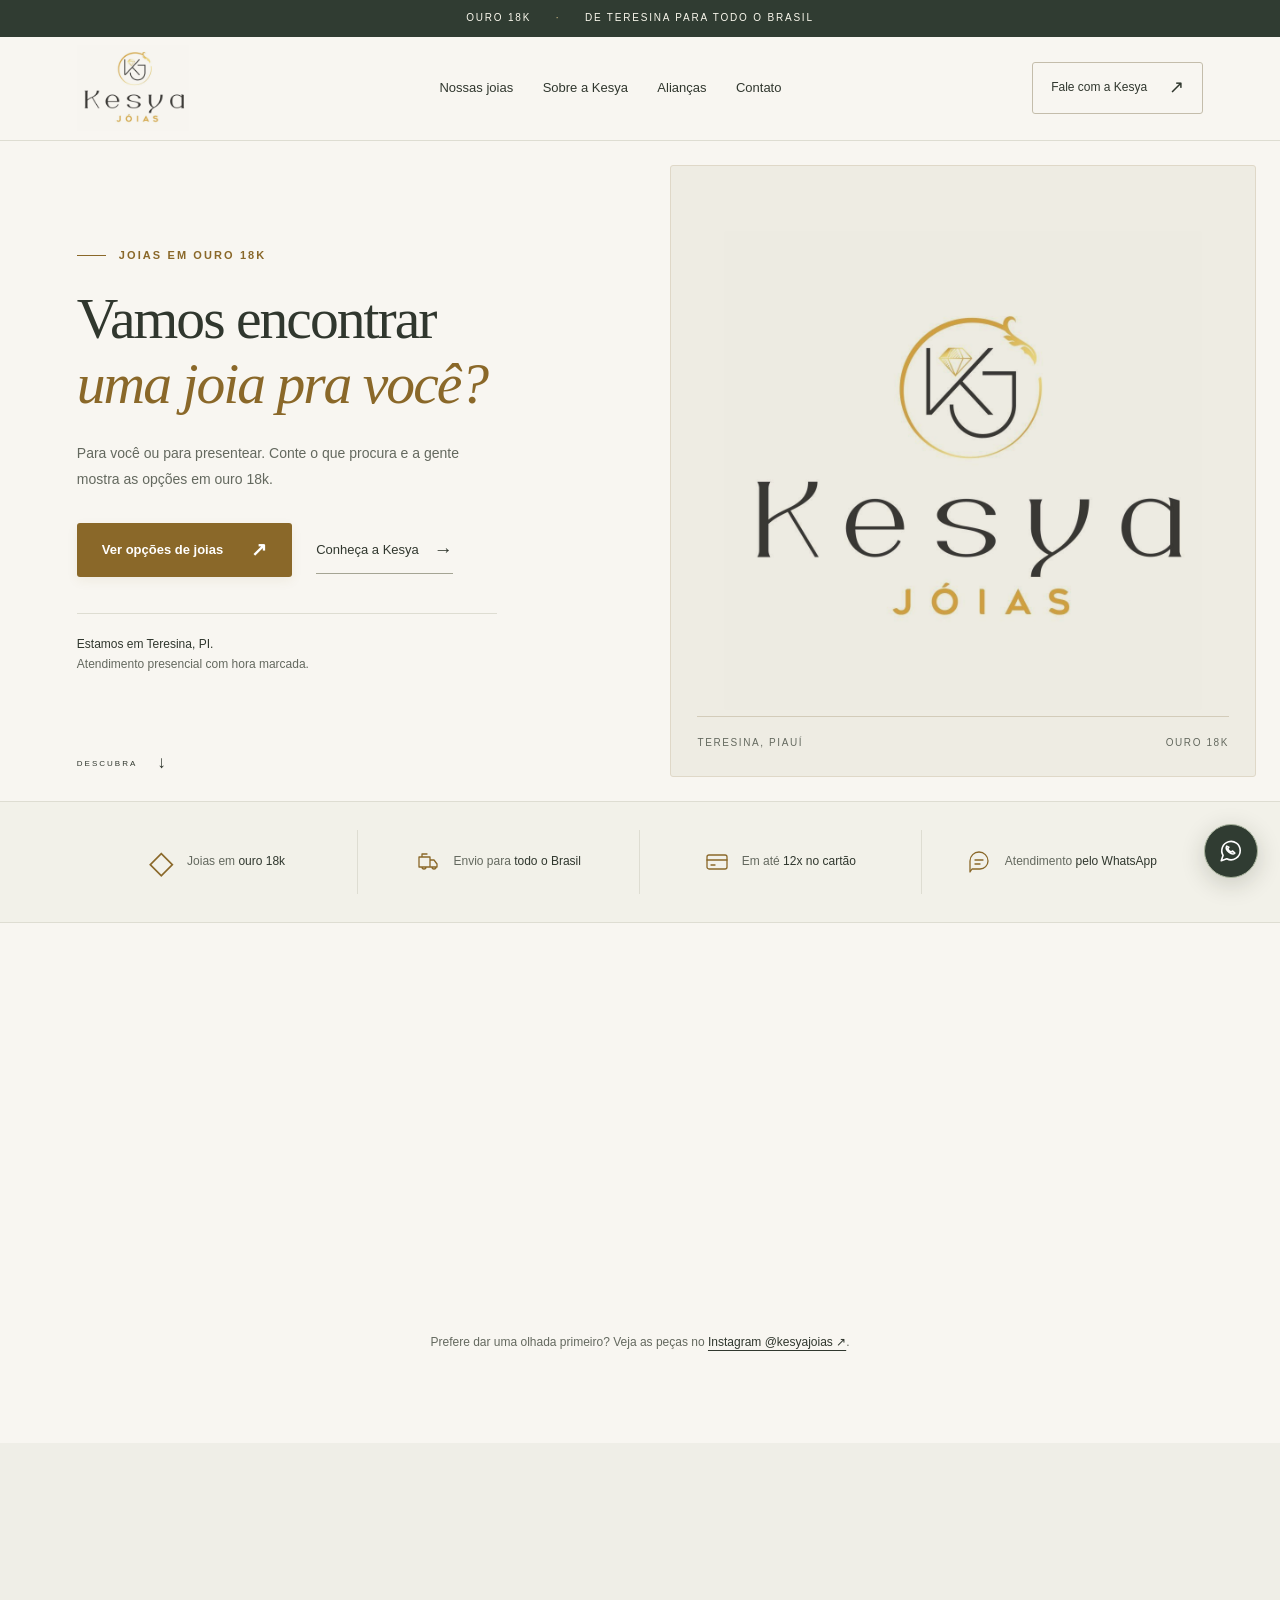
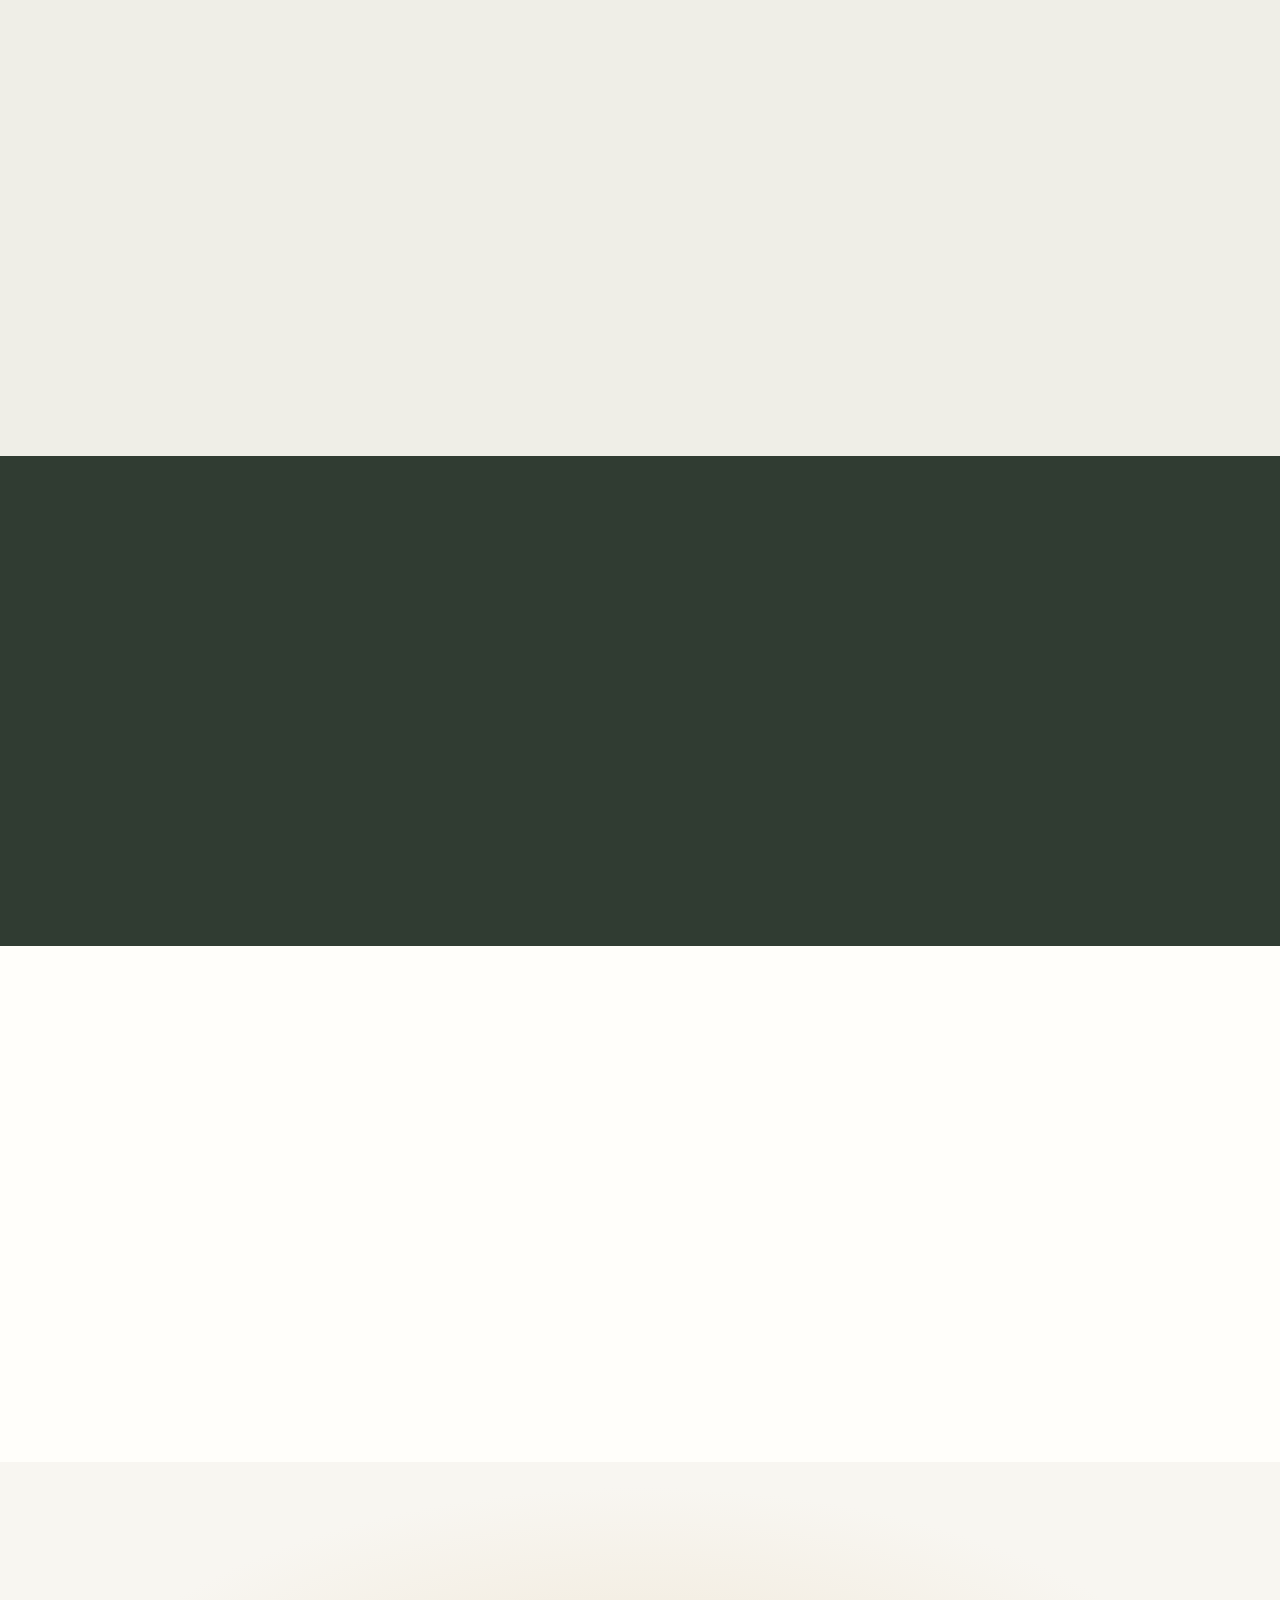
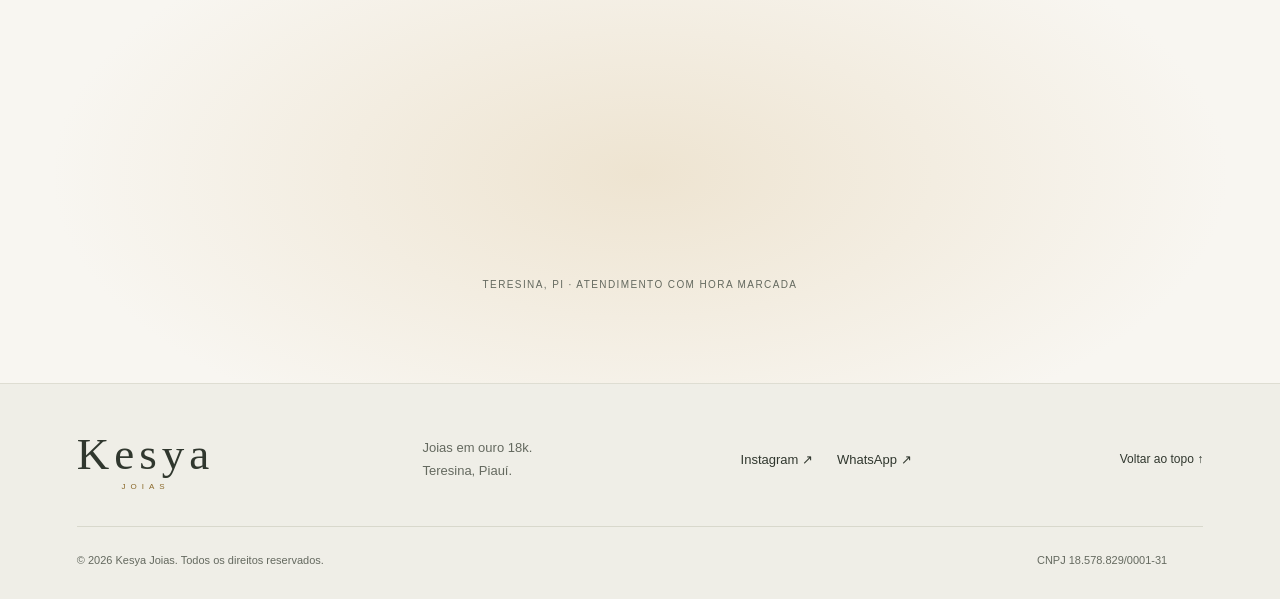
==== commit e1cf7198: "Redesenha experiencia mobile com navegacao e contato acessiveis" ====
--- a/index.html
+++ b/index.html
@@ -27,8 +27,8 @@
     <section class="hero" id="inicio" aria-labelledby="hero-title">
       <div class="hero-copy">
         <p class="eyebrow"><span class="gold-line"></span> JOIAS EM OURO 18K</p>
-        <h1 id="hero-title">Sua próxima joia,<br><em>escolhida com calma.</em></h1>
-        <p class="hero-description">Gostou de uma peça ou está procurando um presente? Fale com a gente. Vamos mostrar os modelos disponíveis e ajudar na escolha.</p>
+        <h1 id="hero-title">Vamos encontrar<br><em>uma joia pra você?</em></h1>
+        <p class="hero-description">Para você ou para presentear. Conte o que procura e a gente mostra as opções em ouro 18k.</p>
         <div class="hero-actions"><a class="button button-gold" href="#joias">Ver opções de joias <span aria-hidden="true">↗</span></a><a class="text-link" href="#essencia">Conheça a Kesya <span aria-hidden="true">→</span></a></div>
         <div class="hero-signature"><p><strong>Estamos em Teresina, PI.</strong><br>Atendimento presencial com hora marcada.</p></div>
       </div>
@@ -56,6 +56,6 @@
     <section class="contact section-space" id="contato"><p class="eyebrow reveal">FALE COM A GENTE</p><h2 class="reveal">Gostou de alguma peça?<br><em>Chame a Kesya.</em></h2><p class="reveal">Pode mandar a foto ou contar o que está procurando.</p><a class="button button-gold reveal" href="https://wa.me/558698340636" target="_blank" rel="noopener noreferrer" data-message="Olá! Gostaria de ajuda para escolher uma joia da Kesya.">Conversar pelo WhatsApp <span aria-hidden="true">↗</span></a><span class="contact-location">TERESINA, PI · ATENDIMENTO COM HORA MARCADA</span></section>
   </main>
   <footer><div class="footer-top"><a class="footer-wordmark" href="#inicio" aria-label="Kesya Joias — voltar ao início">Kesya<span>JOIAS</span></a><p>Joias em ouro 18k.<br>Teresina, Piauí.</p><div><a href="https://www.instagram.com/kesyajoias/" target="_blank" rel="noopener noreferrer">Instagram ↗</a><a href="https://wa.me/558698340636" target="_blank" rel="noopener noreferrer">WhatsApp ↗</a></div><a class="back-top" href="#inicio">Voltar ao topo ↑</a></div><div class="footer-bottom"><span>© <span id="year">2026</span> Kesya Joias. Todos os direitos reservados.</span><span>CNPJ 18.578.829/0001-31</span></div></footer>
-  <a class="floating-contact" href="https://wa.me/558698340636" target="_blank" rel="noopener noreferrer" aria-label="Converse com a Kesya pelo WhatsApp" data-message="Olá! Vim pelo site e gostaria de conhecer as joias da Kesya."><svg viewBox="0 0 24 24" aria-hidden="true"><path d="M20.5 11.5a8.5 8.5 0 0 1-12.4 7.6L3 21l1.7-5A8.5 8.5 0 1 1 20.5 11.5Z"/><path d="M8 7.5c-2 3.5 5 9 7.5 6.5l-2-2-1.5 1c-1.5-.8-2.3-1.6-3-3l1-1.5Z"/></svg></a>
+  <a class="floating-contact" href="https://wa.me/558698340636" target="_blank" rel="noopener noreferrer" aria-label="Converse com a Kesya pelo WhatsApp" data-message="Olá! Vim pelo site e gostaria de conhecer as joias da Kesya."><svg viewBox="0 0 24 24" aria-hidden="true"><path d="M20.5 11.5a8.5 8.5 0 0 1-12.4 7.6L3 21l1.7-5A8.5 8.5 0 1 1 20.5 11.5Z"/><path d="M8 7.5c-2 3.5 5 9 7.5 6.5l-2-2-1.5 1c-1.5-.8-2.3-1.6-3-3l1-1.5Z"/></svg><span class="contact-label">Falar com a Kesya <span aria-hidden="true">↗</span></span></a>
 </body>
 </html>
--- a/styles.css
+++ b/styles.css
@@ -1344,3 +1344,477 @@
 .contact h2 { font-size:clamp(36px,4.6vw,64px); }
 @media(max-width:900px) { .collection-grid { gap:16px; } .collection-card { padding-inline:18px; } .collection-label { gap:12px; flex-wrap:wrap; } }
 @media(max-width:700px) { h1 { font-size:clamp(38px,7.6vw,54px); } .hero-visual { height:auto; min-height:0; aspect-ratio:1; margin-left:var(--gutter); } .hero-visual>img { width:76%; } .collection-grid { gap:16px; } .collection-label { min-height:100px; } .brand-panel { min-height:350px; } .wedding { padding-bottom:var(--section); } }
+
+/* Navegação: respostas curtas ao toque, sem movimentos contínuos. */
+.contact-label {
+  display: none;
+}
+
+.button:active,
+.collection-card:active,
+.floating-contact:active {
+  transform: scale(.98);
+}
+
+.header nav a[aria-current="location"] {
+  color: var(--gold);
+}
+
+.header nav a[aria-current="location"]:after {
+  width: 100%;
+}
+
+@keyframes answer-in {
+  from { opacity: 0; transform: translateY(-4px); }
+  to { opacity: 1; transform: translateY(0); }
+}
+
+details[open] p {
+  animation: answer-in .24s ease-out;
+}
+
+/* Celular: entrada curta, categorias acessíveis e atendimento sempre à mão. */
+@media (max-width: 700px) {
+  :root {
+    --gutter: clamp(20px, 5.5vw, 32px);
+    --section: 44px;
+  }
+
+  html {
+    scroll-padding-top: 94px;
+  }
+
+  body {
+    padding-bottom: calc(84px + env(safe-area-inset-bottom));
+    background: #fbf9f4;
+  }
+
+  .announcement {
+    font-size: 9px;
+    line-height: 1.5;
+    letter-spacing: .7px;
+    padding: 8px 12px;
+  }
+
+  .header {
+    position: sticky;
+    top: 0;
+    min-height: 74px;
+    gap: 12px;
+    background: #fbf9f4;
+    border-bottom-color: #e8e3d8;
+    box-shadow: 0 3px 14px #30372e05;
+  }
+
+  .brand {
+    width: 88px;
+    height: 72px;
+  }
+
+  .brand img {
+    width: 88px;
+    height: 88px;
+  }
+
+  .header-contact {
+    padding: 10px 0;
+    border: 0;
+    font-size: 12px;
+    gap: 6px;
+  }
+
+  .menu-toggle {
+    border-radius: 50%;
+    background: #eeebe2;
+    border: 0;
+    width: 44px;
+  }
+
+  .header nav {
+    padding: 8px var(--gutter) 20px;
+    background: #fbf9f4;
+    border-radius: 0 0 18px 18px;
+    max-height: calc(100dvh - 164px);
+    overflow-y: auto;
+  }
+
+  .header nav a {
+    font-size: 15px;
+    padding: 14px 6px;
+  }
+
+  .header nav a[aria-current="location"] {
+    background: #eee8da;
+    border-radius: 8px;
+  }
+
+  .hero {
+    background: radial-gradient(ellipse at 100% 0, #e9dfc960, transparent 65%);
+  }
+
+  .hero-copy {
+    padding: 30px var(--gutter) 25px;
+  }
+
+  .hero .eyebrow {
+    font-size: 10px;
+    letter-spacing: 1.4px;
+    margin-bottom: 16px;
+  }
+
+  h1 {
+    font-size: clamp(34px, 8.6vw, 48px);
+    line-height: 1.12;
+    letter-spacing: -1.3px;
+    margin-bottom: 18px;
+  }
+
+  .hero-description {
+    font-size: 15px;
+    line-height: 1.65;
+    max-width: 34ch;
+    margin-bottom: 0;
+  }
+
+  .hero-actions {
+    display: grid;
+    grid-template-columns: 1fr;
+    gap: 8px;
+    margin-top: 23px;
+  }
+
+  .button {
+    font-size: 14px;
+    min-height: 52px;
+    border-radius: 10px;
+    padding: 14px 19px;
+  }
+
+  .hero .button {
+    width: 100%;
+    justify-content: space-between;
+    background: #846329;
+    box-shadow: 0 5px 14px #84632918;
+  }
+
+  .hero-actions .text-link {
+    justify-self: start;
+    border: 0;
+    font-size: 13px;
+    min-height: 44px;
+  }
+
+  .hero-signature {
+    padding-top: 14px;
+    margin-top: 6px;
+    border-color: #e2dccd;
+  }
+
+  .hero-signature p {
+    font-size: 11px;
+    line-height: 1.6;
+  }
+
+  .hero-visual {
+    display: none;
+  }
+
+  .benefits {
+    background: #eeeade;
+    padding: 12px var(--gutter);
+    gap: 0 12px;
+    border: 0;
+  }
+
+  .benefits > div {
+    gap: 10px;
+    padding: 10px 0;
+  }
+
+  .benefits p {
+    font-size: 11px;
+    line-height: 1.45;
+  }
+
+  .benefits strong {
+    font-size: 12px;
+    font-weight: 600;
+  }
+
+  .section-heading {
+    margin-bottom: 24px;
+    gap: 13px;
+  }
+
+  .eyebrow {
+    margin-bottom: 12px;
+    font-size: 10px;
+    letter-spacing: 1.4px;
+  }
+
+  h2,
+  .essence-copy h2,
+  .wedding h2,
+  .faq h2,
+  .contact h2 {
+    font-size: clamp(30px, 7.5vw, 42px);
+    line-height: 1.15;
+    letter-spacing: -.8px;
+    text-wrap: pretty;
+  }
+
+  .section-heading > p {
+    line-height: 1.7;
+    max-width: 34ch;
+  }
+
+  .collection-grid {
+    gap: 12px;
+    counter-reset: category;
+  }
+
+  .collection-card {
+    counter-increment: category;
+    display: flex;
+    align-items: center;
+    gap: 15px;
+    padding: 19px 16px;
+    background: #fffefa;
+    border: 1px solid #e2dbcb;
+    border-radius: 12px;
+    box-shadow: 0 3px 8px #39332003;
+    transition: transform .18s ease, background-color .18s ease;
+  }
+
+  .collection-card:before {
+    content: counter(category, decimal-leading-zero);
+    align-self: flex-start;
+    padding-top: 4px;
+    color: #9b8358;
+    font-size: 11px;
+    letter-spacing: 1px;
+  }
+
+  .collection-card:active {
+    background: #eee8da;
+  }
+
+  .collection-label {
+    flex: 1;
+    min-width: 0;
+    min-height: 0;
+    padding: 0;
+    flex-wrap: nowrap;
+    align-items: center;
+    gap: 10px;
+  }
+
+  .collection-label h3 {
+    font-size: 27px;
+    margin-bottom: 5px;
+  }
+
+  .collection-label p {
+    font-size: 12px;
+    line-height: 1.5;
+  }
+
+  .collection-label > span {
+    width: 38px;
+    height: 38px;
+    border: 0;
+    background: #f0eadc;
+    color: #715321;
+  }
+
+  .collection-note {
+    margin-top: 22px;
+    font-size: 12px;
+    line-height: 1.8;
+  }
+
+  .essence {
+    gap: 32px;
+    padding-top: 32px;
+    background: #f0eee6;
+  }
+
+  .brand-panel {
+    min-height: 0;
+    padding: 23px;
+    border-radius: 14px;
+    background: #e6e2d5;
+    border: 0;
+    display: block;
+  }
+
+  .brand-panel h3 {
+    font-size: 32px;
+    margin: 0 0 13px;
+  }
+
+  .brand-panel h3 br {
+    display: none;
+  }
+
+  .brand-panel > p:not(.eyebrow) {
+    font-size: 14px;
+    line-height: 1.65;
+    margin-bottom: 10px;
+  }
+
+  .brand-panel > p br {
+    display: none;
+  }
+
+  .essence-copy > p:not(.eyebrow) {
+    font-size: 15px;
+    line-height: 1.75;
+  }
+
+  .essence-copy .text-link {
+    margin-top: 0;
+    font-size: 13px;
+  }
+
+  .wedding {
+    margin: 26px var(--gutter) 0;
+    border-radius: 18px;
+    padding: 30px 23px;
+  }
+
+  .wedding .eyebrow {
+    font-size: 9px;
+  }
+
+  .wedding h2 br {
+    display: none;
+  }
+
+  .wedding p:not(.eyebrow) {
+    line-height: 1.75;
+    margin-bottom: 23px;
+  }
+
+  .wedding .button {
+    width: 100%;
+    justify-content: space-between;
+  }
+
+  .faq {
+    gap: 16px;
+    background: #fbf9f4;
+  }
+
+  .faq-list {
+    display: grid;
+    gap: 10px;
+  }
+
+  .faq-list details,
+  .faq-list details:first-child {
+    border: 1px solid #e3ddd0;
+    border-radius: 10px;
+    background: #fffefa;
+  }
+
+  .faq-list details[open] {
+    background: #f0eadc;
+    border-color: #c9b993;
+  }
+
+  summary {
+    padding: 16px;
+    font-size: 14px;
+    gap: 16px;
+  }
+
+  details p {
+    padding: 0 16px 18px;
+    font-size: 14px;
+    line-height: 1.7;
+  }
+
+  .contact {
+    text-align: left;
+    padding-top: 34px;
+    background: #eee7d7;
+  }
+
+  .contact > p:not(.eyebrow) {
+    margin: 0 0 22px;
+  }
+
+  .contact .button {
+    display: flex;
+    width: 100%;
+    justify-content: space-between;
+    gap: 12px;
+  }
+
+  .contact-location {
+    font-size: 9px;
+    letter-spacing: .7px;
+    margin-top: 20px;
+  }
+
+  footer {
+    padding-top: 30px;
+    padding-bottom: 28px;
+  }
+
+  .footer-top {
+    gap: 16px;
+    padding-bottom: 23px;
+  }
+
+  .footer-bottom {
+    padding-right: 0;
+  }
+
+  .floating-contact {
+    display: flex;
+    align-items: center;
+    justify-content: center;
+    gap: 12px;
+    width: auto;
+    height: 54px;
+    left: var(--gutter);
+    right: var(--gutter);
+    bottom: calc(12px + env(safe-area-inset-bottom));
+    border-radius: 14px;
+    border-color: #59654f;
+    background: #303c32;
+    box-shadow: 0 5px 22px #27311e30, 0 0 0 5px #fbf9f4;
+  }
+
+  .contact-label {
+    display: flex;
+    align-items: center;
+    gap: 24px;
+    font-size: 14px;
+    font-weight: 600;
+  }
+
+  .reveal {
+    transition-duration: .35s;
+  }
+
+  .reveal.is-pending {
+    transform: translateY(10px);
+  }
+}
+
+@media (max-width: 360px) {
+  .header-contact { font-size: 11px; }
+  .header { gap: 8px; }
+  h1 { font-size: 32px; }
+  .collection-card { padding: 17px 14px; gap: 10px; }
+  .collection-label h3 { font-size: 25px; }
+  .wedding { padding-inline: 20px; }
+}
+
+@media (prefers-reduced-motion: reduce) {
+  .reveal.is-pending { transform: none; }
+  .button:active, .collection-card:active, .floating-contact:active { transform: none; }
+}
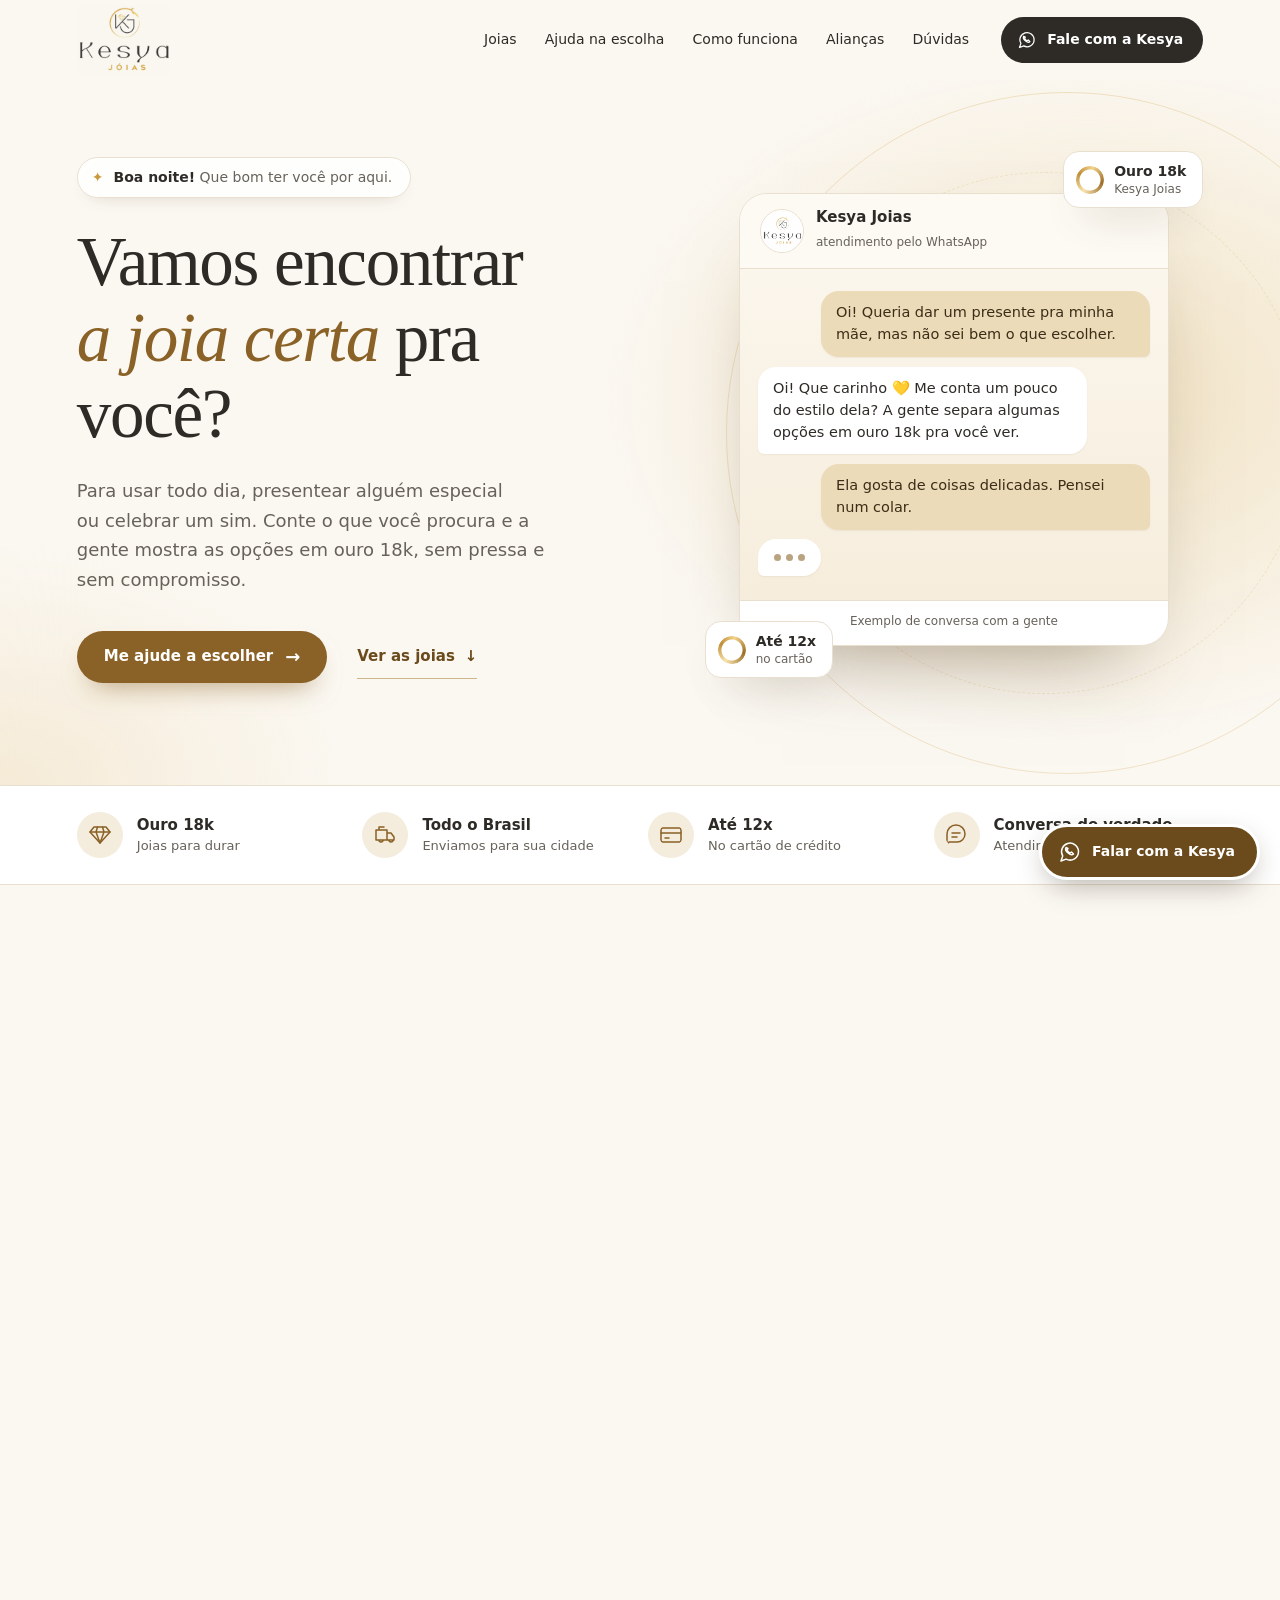
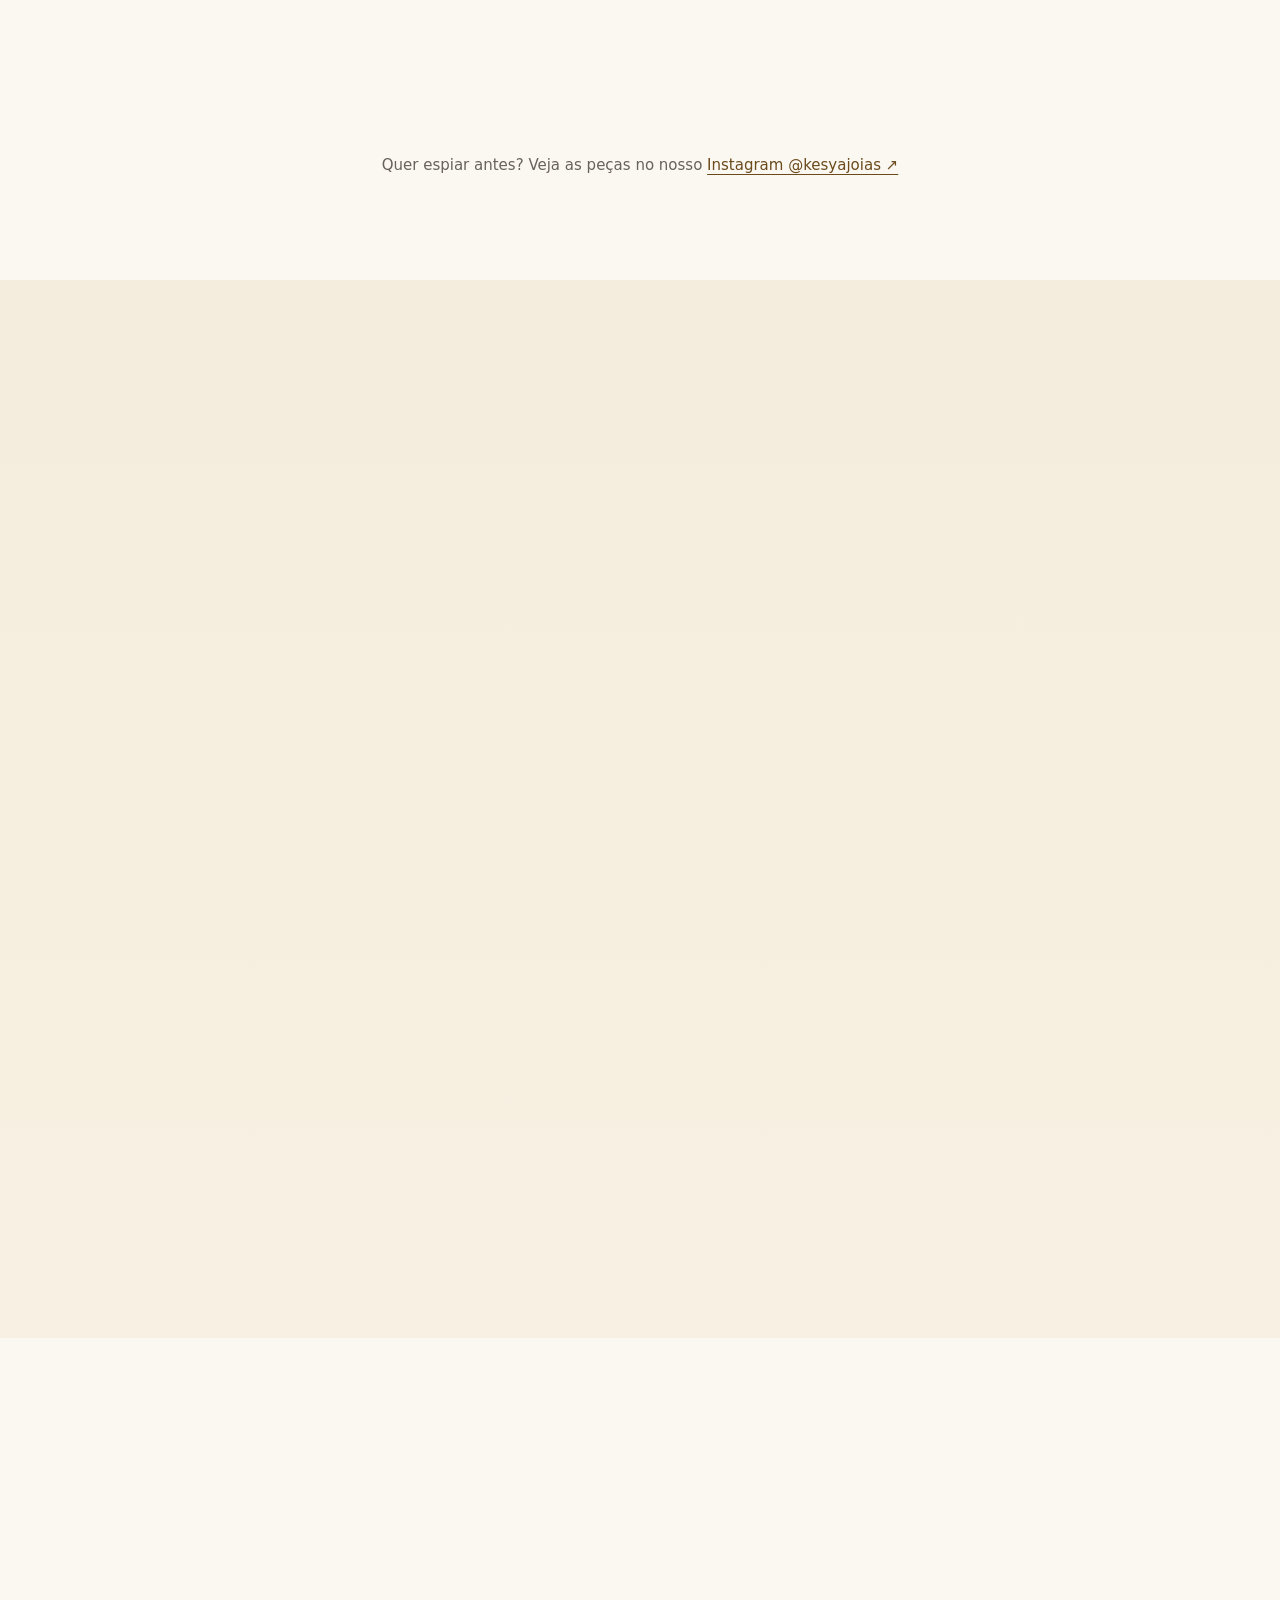
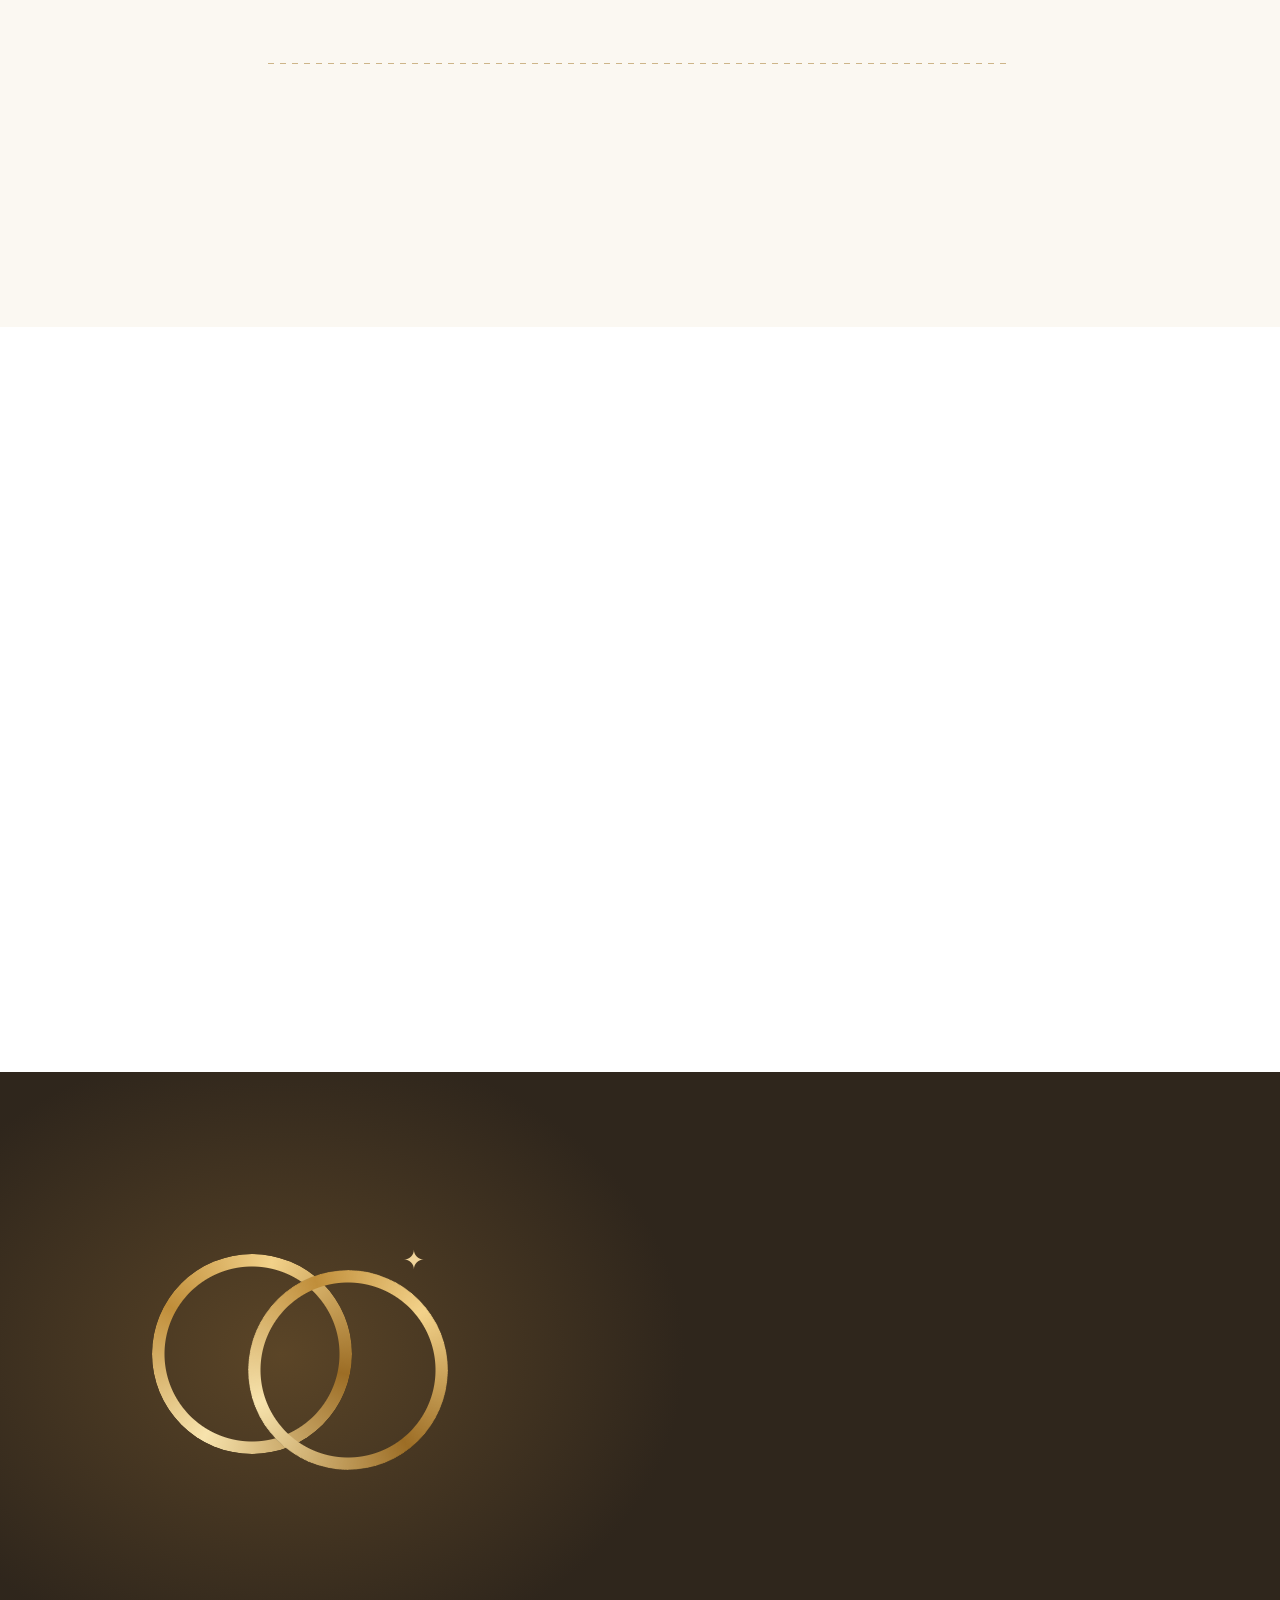
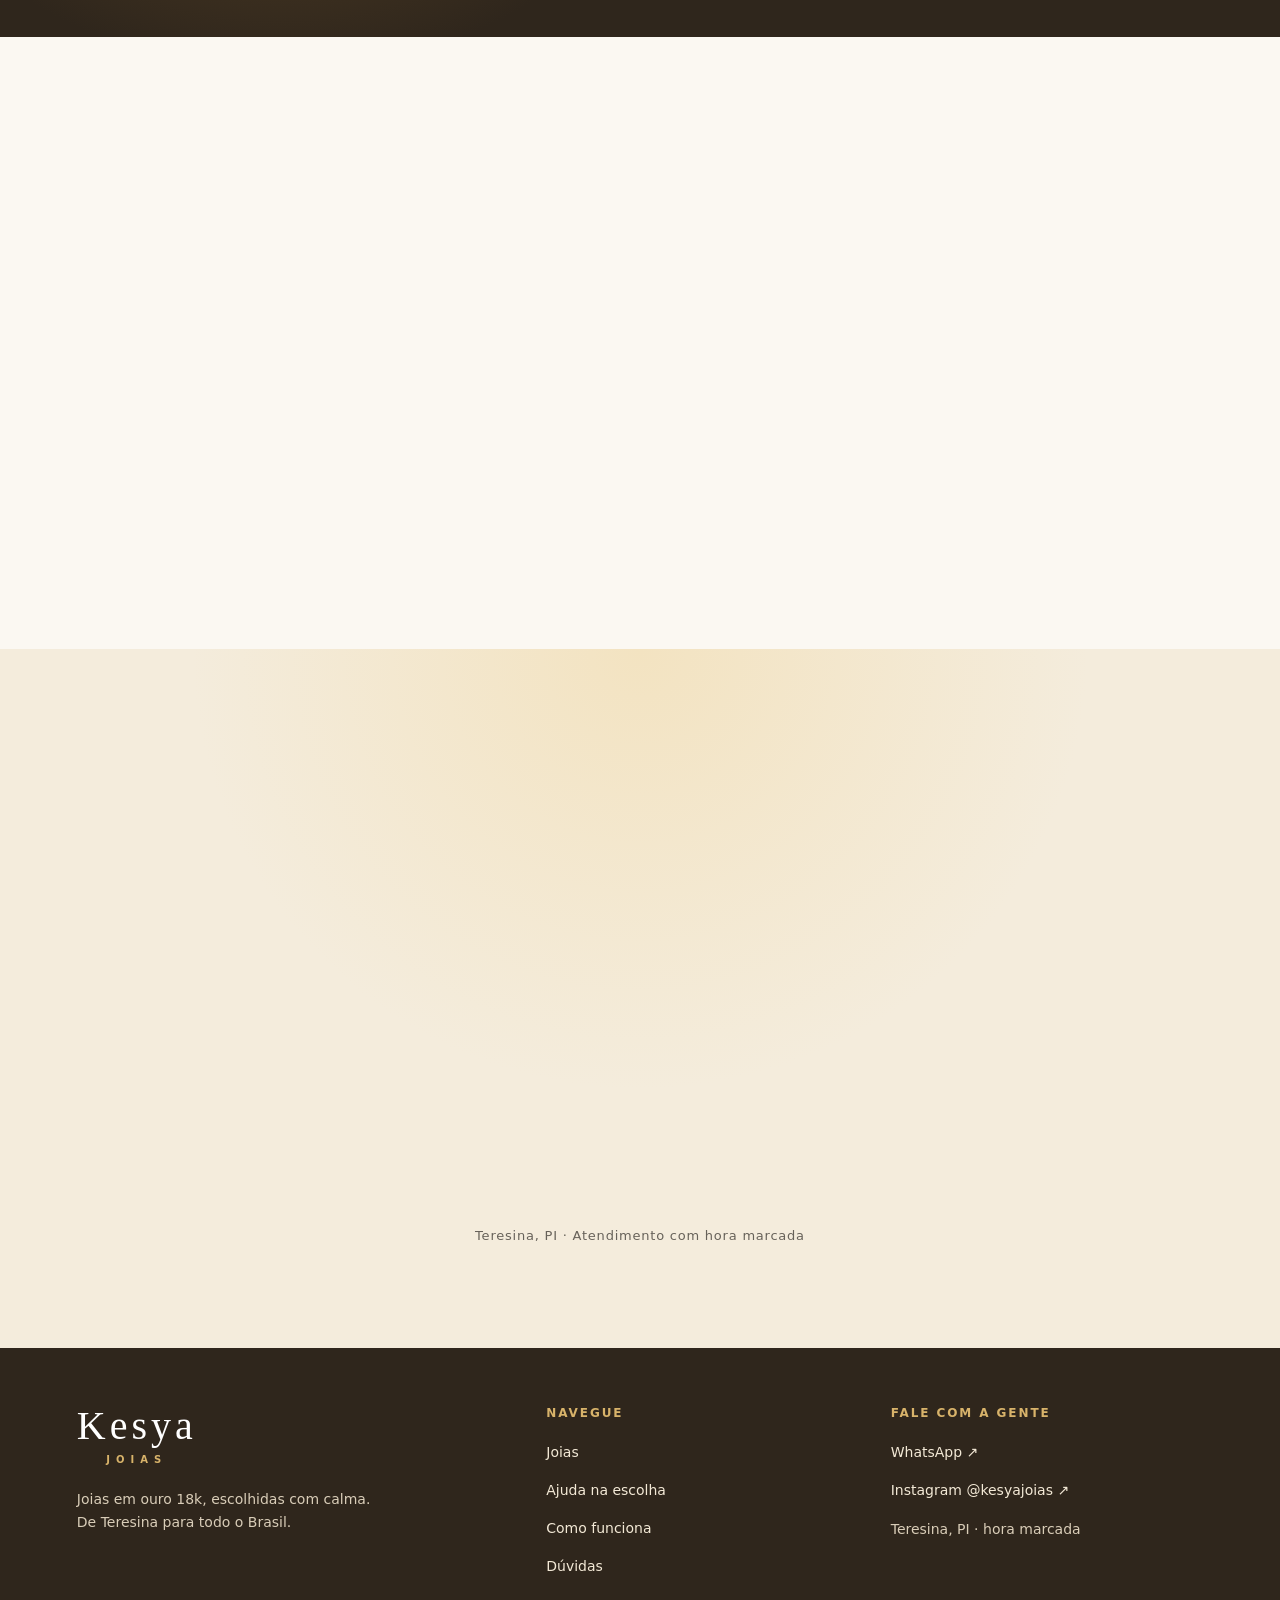
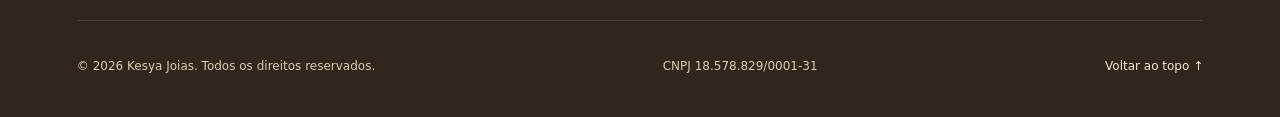
==== commit 65ac4b91: "Humaniza a vitrine com conversa de exemplo, escolha guiada e novas animacoes" ====
--- a/index.html
+++ b/index.html
@@ -5,8 +5,8 @@
   <meta http-equiv="Content-Security-Policy" content="default-src 'none'; script-src 'self'; style-src 'self'; img-src 'self'; font-src 'self'; connect-src 'none'; object-src 'none'; base-uri 'none'; form-action 'none'">
   <meta name="referrer" content="no-referrer">
   <meta name="viewport" content="width=device-width, initial-scale=1">
-  <meta name="theme-color" content="#f8f6f1">
-  <meta name="description" content="Kesya Joias: joias em ouro 18k em Teresina, Piauí. Enviamos para todo o Brasil. Conheça nossas joias e fale com a gente.">
+  <meta name="theme-color" content="#fbf8f2">
+  <meta name="description" content="Kesya Joias: joias em ouro 18k em Teresina, Piauí. Enviamos para todo o Brasil. Conte o que você procura e escolha com a gente pelo WhatsApp.">
   <title>Kesya Joias | Ouro 18k em Teresina</title>
   <link rel="icon" href="assets/kesya-logo.jpg" type="image/jpeg">
   <link rel="stylesheet" href="styles.css">
@@ -14,48 +14,234 @@
 </head>
 <body>
   <a class="skip-link" href="#conteudo">Pular para o conteúdo</a>
-  <div class="announcement">OURO 18K <span>·</span> DE TERESINA PARA TODO O BRASIL</div>
+
   <header class="header">
     <a class="brand" href="#inicio" aria-label="Kesya Joias — início"><img src="assets/kesya-logo.jpg" alt="Kesya Joias" width="1080" height="1080"></a>
-    <button class="menu-toggle" aria-label="Abrir menu" aria-expanded="false" aria-controls="navigation"><span></span><span></span></button>
     <nav id="navigation" aria-label="Navegação principal">
-      <a href="#joias">Nossas joias</a><a href="#essencia">Sobre a Kesya</a><a href="#aliancas">Alianças</a><a href="#contato">Contato</a>
+      <div class="menu-heading"><span>Kesya Joias</span><button class="menu-close" type="button" aria-label="Fechar menu">×</button></div>
+      <a href="#joias">Joias</a>
+      <a href="#escolher">Ajuda na escolha</a>
+      <a href="#como-funciona">Como funciona</a>
+      <a href="#aliancas">Alianças</a>
+      <a href="#duvidas">Dúvidas</a>
+      <a class="menu-contact button button-gold" href="https://wa.me/558698340636" target="_blank" rel="noopener noreferrer" data-message="Olá! Vim pelo site e gostaria de conhecer as joias da Kesya.">Conversar no WhatsApp <span aria-hidden="true">↗</span></a>
     </nav>
-    <a class="header-contact" href="https://wa.me/558698340636" target="_blank" rel="noopener noreferrer" data-message="Olá! Gostaria de conhecer as joias da Kesya.">Fale com a Kesya <span aria-hidden="true">↗</span></a>
+    <a class="header-contact" href="https://wa.me/558698340636" target="_blank" rel="noopener noreferrer" data-message="Olá! Gostaria de conhecer as joias da Kesya."><svg viewBox="0 0 24 24" aria-hidden="true"><path d="M20.5 11.5a8.5 8.5 0 0 1-12.4 7.6L3 21l1.7-5A8.5 8.5 0 1 1 20.5 11.5Z"/><path d="M8 7.5c-2 3.5 5 9 7.5 6.5l-2-2-1.5 1c-1.5-.8-2.3-1.6-3-3l1-1.5Z"/></svg>Fale com a Kesya</a>
+    <button class="menu-toggle" type="button" aria-label="Abrir menu" aria-expanded="false" aria-controls="navigation"><span></span><span></span><span></span></button>
+    <div class="menu-backdrop" hidden></div>
   </header>
+
   <main id="conteudo">
     <section class="hero" id="inicio" aria-labelledby="hero-title">
       <div class="hero-copy">
-        <p class="eyebrow"><span class="gold-line"></span> JOIAS EM OURO 18K</p>
-        <h1 id="hero-title">Vamos encontrar<br><em>uma joia pra você?</em></h1>
-        <p class="hero-description">Para você ou para presentear. Conte o que procura e a gente mostra as opções em ouro 18k.</p>
-        <div class="hero-actions"><a class="button button-gold" href="#joias">Ver opções de joias <span aria-hidden="true">↗</span></a><a class="text-link" href="#essencia">Conheça a Kesya <span aria-hidden="true">→</span></a></div>
-        <div class="hero-signature"><p><strong>Estamos em Teresina, PI.</strong><br>Atendimento presencial com hora marcada.</p></div>
-      </div>
-      <div class="hero-visual"><img src="assets/kesya-logo.jpg" alt="Kesya Joias" width="1080" height="1080" fetchpriority="high"><div class="image-caption"><span>TERESINA, PIAUÍ</span><span>OURO 18K</span></div></div>
-      <a class="scroll-cue" href="#joias">DESCUBRA <span aria-hidden="true">↓</span></a>
-    </section>
+        <p class="greeting"><span class="sparkle" aria-hidden="true">✦</span><span><strong id="greeting">Olá!</strong> Que bom ter você por aqui.</span></p>
+        <h1 id="hero-title">Vamos encontrar <em>a joia certa</em> pra você?</h1>
+        <p class="hero-description">Para usar todo dia, presentear alguém especial ou celebrar um sim. Conte o que você procura e a gente mostra as opções em ouro 18k, sem pressa e sem compromisso.</p>
+        <div class="hero-actions">
+          <a class="button button-gold" href="#escolher">Me ajude a escolher <span aria-hidden="true">→</span></a>
+          <a class="text-link" href="#joias">Ver as joias <span aria-hidden="true">↓</span></a>
+        </div>
+      </div>
+      <div class="hero-visual">
+        <div class="hero-badge badge-top" aria-hidden="true"><span class="ring"></span><p><strong>Ouro 18k</strong>Kesya Joias</p></div>
+        <figure class="chat">
+          <div class="chat-head"><img src="assets/kesya-logo.jpg" alt="" width="1080" height="1080"><div><strong>Kesya Joias</strong><span>atendimento pelo WhatsApp</span></div></div>
+          <div class="chat-body">
+            <p class="bubble bubble-client">Oi! Queria dar um presente pra minha mãe, mas não sei bem o que escolher.</p>
+            <p class="bubble bubble-kesya">Oi! Que carinho 💛 Me conta um pouco do estilo dela? A gente separa algumas opções em ouro 18k pra você ver.</p>
+            <p class="bubble bubble-client">Ela gosta de coisas delicadas. Pensei num colar.</p>
+            <p class="bubble bubble-kesya typing" aria-hidden="true"><span></span><span></span><span></span></p>
+          </div>
+          <figcaption>Exemplo de conversa com a gente</figcaption>
+        </figure>
+        <div class="hero-badge badge-bottom" aria-hidden="true"><span class="ring"></span><p><strong>Até 12x</strong>no cartão</p></div>
+      </div>
+    </section>
+
     <div class="benefits" aria-label="Informações da loja">
-      <div><span aria-hidden="true">◇</span><p>Joias em <strong>ouro 18k</strong></p></div>
-      <div><svg viewBox="0 0 24 24" aria-hidden="true"><path d="M3 7h11v10H3zM14 10h4l3 4v3h-7M6 7V4h5M6 17a2 2 0 1 0 4 0m6 0a2 2 0 1 0 4 0"/></svg><p>Envio para <strong>todo o Brasil</strong></p></div>
-      <div><svg viewBox="0 0 24 24" aria-hidden="true"><rect x="2" y="5" width="20" height="14" rx="2"/><path d="M2 10h20M6 15h4"/></svg><p>Em até <strong>12x no cartão</strong></p></div>
-      <div><svg viewBox="0 0 24 24" aria-hidden="true"><path d="M20 11a8 8 0 0 1-8 8H4l-2 3V11a9 9 0 0 1 18 0ZM7 10h8M7 14h5"/></svg><p>Atendimento <strong>pelo WhatsApp</strong></p></div>
+      <div><svg viewBox="0 0 24 24" aria-hidden="true"><path d="M6 4h12l4 5-10 11L2 9Z"/><path d="M2 9h20M9.5 4 8 9l4 11 4-11-1.5-5"/></svg><p><strong>Ouro 18k</strong>Joias para durar</p></div>
+      <div><svg viewBox="0 0 24 24" aria-hidden="true"><path d="M3 7h11v10H3zM14 10h4l3 4v3h-7M6 7V4h5M6 17a2 2 0 1 0 4 0m6 0a2 2 0 1 0 4 0"/></svg><p><strong>Todo o Brasil</strong>Enviamos para sua cidade</p></div>
+      <div><svg viewBox="0 0 24 24" aria-hidden="true"><rect x="2" y="5" width="20" height="14" rx="2"/><path d="M2 10h20M6 15h4"/></svg><p><strong>Até 12x</strong>No cartão de crédito</p></div>
+      <div><svg viewBox="0 0 24 24" aria-hidden="true"><path d="M20 11a8 8 0 0 1-8 8H4l-2 3V11a9 9 0 0 1 18 0ZM7 10h8M7 14h5"/></svg><p><strong>Conversa de verdade</strong>Atendimento pelo WhatsApp</p></div>
     </div>
-    <section class="collections section-space" id="joias">
-      <div class="section-heading reveal"><div><p class="eyebrow">O QUE VOCÊ PROCURA?</p><h2>Conheça nossas <em>joias.</em></h2></div><p>Escolha uma categoria para consultar modelos e valores pelo WhatsApp.</p></div>
+
+    <section class="collections section-space" id="joias" aria-labelledby="joias-title">
+      <div class="section-heading reveal">
+        <p class="eyebrow">Nossas joias</p>
+        <h2 id="joias-title">Escolha por onde <em>começar</em></h2>
+        <p>Toque na categoria que combina com você e fale direto com a gente. Mostramos os modelos disponíveis, medidas e valores.</p>
+      </div>
+      <p class="swipe-hint" aria-hidden="true">Arraste para o lado <span>→</span></p>
       <div class="collection-grid">
-        <a class="collection-card reveal" href="https://wa.me/558698340636" target="_blank" rel="noopener noreferrer" data-message="Olá! Gostaria de conhecer os colares em ouro 18k disponíveis."><div class="collection-label"><div><h3>Colares</h3><p>Ver modelos e comprimentos</p></div><span aria-hidden="true">↗</span></div></a>
-        <a class="collection-card reveal" href="https://wa.me/558698340636" target="_blank" rel="noopener noreferrer" data-message="Olá! Gostaria de conhecer os brincos em ouro 18k disponíveis."><div class="collection-label"><div><h3>Brincos</h3><p>Consultar opções disponíveis</p></div><span aria-hidden="true">↗</span></div></a>
-        <a class="collection-card reveal" href="https://wa.me/558698340636" target="_blank" rel="noopener noreferrer" data-message="Olá! Gostaria de conhecer as alianças em ouro 18k disponíveis."><div class="collection-label"><div><h3>Alianças</h3><p>Ver modelos e tirar dúvidas</p></div><span aria-hidden="true">↗</span></div></a>
-      </div>
-      <p class="collection-note">Prefere dar uma olhada primeiro? Veja as peças no <a href="https://www.instagram.com/kesyajoias/" target="_blank" rel="noopener noreferrer">Instagram @kesyajoias ↗</a>.</p>
-    </section>
-    <section class="essence section-space" id="essencia"><div class="brand-panel reveal"><p class="eyebrow">VENHA CONHECER A KESYA</p><h3>Teresina,<br><em>Piauí.</em></h3><p>Combine sua visita pelo WhatsApp.<br>A gente envia o endereço e acerta o horário com você.</p><a class="text-link" href="https://wa.me/558698340636" target="_blank" rel="noopener noreferrer" data-message="Olá! Gostaria de marcar uma visita à Kesya Joias.">Marcar uma visita <span aria-hidden="true">↗</span></a></div><div class="essence-copy reveal"><p class="eyebrow">SOBRE A LOJA</p><h2>Pode chamar.<br><em>A gente ajuda.</em></h2><p>Somos de Teresina e trabalhamos com joias em ouro 18k. Você pode conversar com a gente pelo WhatsApp, marcar uma visita ou pedir o envio para sua cidade.</p><p>Se estiver em dúvida, conte o que tem em mente: o tipo de peça, a ocasião e quanto pretende investir. A gente consulta as opções e explica os detalhes antes de você decidir.</p><a class="text-link" href="https://www.instagram.com/kesyajoias/" target="_blank" rel="noopener noreferrer">Acompanhe a loja no Instagram <span aria-hidden="true">↗</span></a></div></section>
-    <section class="wedding section-space" id="aliancas"><div class="wedding-content reveal"><p class="eyebrow">ALIANÇAS EM OURO 18K</p><h2>Vamos escolher<br><em>as alianças de vocês?</em></h2><p>Mandem uma referência do que gostam. Podemos conversar sobre os modelos disponíveis, medidas e valores.</p><a class="button button-light" href="https://wa.me/558698340636" target="_blank" rel="noopener noreferrer" data-message="Olá! Queremos conhecer as alianças da Kesya. Pode nos ajudar a escolher?">Consultar alianças <span aria-hidden="true">↗</span></a></div></section>
-    <section class="faq section-space" id="duvidas"><div class="reveal"><p class="eyebrow">PODEMOS AJUDAR?</p><h2>Antes de <em>comprar.</em></h2><p>Reunimos aqui as dúvidas sobre pagamento, entrega e atendimento.</p></div><div class="faq-list reveal"><details><summary>As joias são em ouro 18k?<span aria-hidden="true">+</span></summary><p>A Kesya trabalha com joias em ouro 18k. Fale com nossa equipe para conhecer as características e os detalhes de cada peça disponível.</p></details><details><summary>Vocês enviam para minha cidade?<span aria-hidden="true">+</span></summary><p>Enviamos para todo o Brasil. Informe seu CEP pelo WhatsApp para consultar o valor do frete e o prazo de entrega.</p></details><details><summary>Quais são as formas de pagamento?<span aria-hidden="true">+</span></summary><p>Você pode parcelar em até 12x no cartão. Consulte com a equipe os valores e as condições de pagamento para a joia escolhida.</p></details><details><summary>Como funciona o atendimento presencial?<span aria-hidden="true">+</span></summary><p>Estamos em Teresina, Piauí, e atendemos com hora marcada. Entre em contato pelo WhatsApp para combinar seu horário e receber o endereço.</p></details></div></section>
-    <section class="contact section-space" id="contato"><p class="eyebrow reveal">FALE COM A GENTE</p><h2 class="reveal">Gostou de alguma peça?<br><em>Chame a Kesya.</em></h2><p class="reveal">Pode mandar a foto ou contar o que está procurando.</p><a class="button button-gold reveal" href="https://wa.me/558698340636" target="_blank" rel="noopener noreferrer" data-message="Olá! Gostaria de ajuda para escolher uma joia da Kesya.">Conversar pelo WhatsApp <span aria-hidden="true">↗</span></a><span class="contact-location">TERESINA, PI · ATENDIMENTO COM HORA MARCADA</span></section>
+        <article class="collection-card reveal">
+          <div class="category-cover cover-colares" aria-hidden="true"><span class="art-necklace"><span class="pendant"></span></span><p>Perto do coração.</p></div>
+          <div class="collection-label">
+            <h3>Colares</h3>
+            <p>Delicados para o dia a dia ou marcantes para uma ocasião especial. Consulte modelos e comprimentos.</p>
+            <ul class="tags" aria-label="Combina com"><li>Uso diário</li><li>Presente</li></ul>
+            <a class="button button-outline" href="https://wa.me/558698340636" target="_blank" rel="noopener noreferrer" data-message="Olá! Gostaria de ver os colares em ouro 18k da Kesya.">Quero ver colares <span aria-hidden="true">↗</span></a>
+          </div>
+        </article>
+        <article class="collection-card reveal">
+          <div class="category-cover cover-brincos" aria-hidden="true"><span class="art-earrings"><span class="hoop"><span class="ring"></span></span><span class="hoop"><span class="ring"></span></span></span><p>Seu toque final.</p></div>
+          <div class="collection-label">
+            <h3>Brincos</h3>
+            <p>Conte o estilo que você gosta, discreto ou chamativo, e a gente mostra as opções da loja.</p>
+            <ul class="tags" aria-label="Combina com"><li>Para você</li><li>Aniversário</li></ul>
+            <a class="button button-outline" href="https://wa.me/558698340636" target="_blank" rel="noopener noreferrer" data-message="Olá! Gostaria de ver os brincos em ouro 18k da Kesya.">Quero ver brincos <span aria-hidden="true">↗</span></a>
+          </div>
+        </article>
+        <article class="collection-card reveal">
+          <div class="category-cover cover-aliancas" aria-hidden="true"><span class="art-rings"><span class="ring"></span><span class="ring"></span></span><p>Uma escolha a dois.</p></div>
+          <div class="collection-label">
+            <h3>Alianças</h3>
+            <p>Para namoro, noivado ou casamento. Converse com a gente sobre modelos, medidas e valores.</p>
+            <ul class="tags" aria-label="Combina com"><li>Noivado</li><li>Casamento</li></ul>
+            <a class="button button-outline" href="https://wa.me/558698340636" target="_blank" rel="noopener noreferrer" data-message="Olá! Gostaríamos de conhecer as alianças em ouro 18k da Kesya.">Quero ver alianças <span aria-hidden="true">↗</span></a>
+          </div>
+        </article>
+      </div>
+      <p class="collection-note">Quer espiar antes? Veja as peças no nosso <a href="https://www.instagram.com/kesyajoias/" target="_blank" rel="noopener noreferrer">Instagram @kesyajoias ↗</a></p>
+    </section>
+
+    <section class="chooser section-space" id="escolher" aria-labelledby="escolher-title">
+      <div class="chooser-intro reveal">
+        <p class="eyebrow">Ajuda na escolha</p>
+        <h2 id="escolher-title">Não sabe por onde começar? <em>A gente escolhe junto.</em></h2>
+        <p>Responda três perguntinhas e montamos a mensagem pra você. É só enviar pelo WhatsApp e continuar a conversa com a gente.</p>
+        <ul class="promise">
+          <li>Leva menos de um minuto</li>
+          <li>Você revisa a mensagem antes de enviar</li>
+          <li>Sem compromisso de compra</li>
+        </ul>
+      </div>
+      <div class="chooser-card reveal" data-answered="0">
+        <div class="chooser-progress" aria-hidden="true"><span></span></div>
+        <fieldset class="choice-group">
+          <legend><span>1</span>Para quem é a joia?</legend>
+          <div class="chips">
+            <label class="chip"><input type="radio" name="para" value="para mim"><span>Para mim</span></label>
+            <label class="chip"><input type="radio" name="para" value="para presentear alguém"><span>Para presentear</span></label>
+            <label class="chip"><input type="radio" name="para" value="para nós dois"><span>Para o casal</span></label>
+          </div>
+        </fieldset>
+        <fieldset class="choice-group">
+          <legend><span>2</span>O que você procura?</legend>
+          <div class="chips">
+            <label class="chip"><input type="radio" name="peca" value="um colar"><span>Colar</span></label>
+            <label class="chip"><input type="radio" name="peca" value="brincos"><span>Brincos</span></label>
+            <label class="chip"><input type="radio" name="peca" value="alianças"><span>Alianças</span></label>
+            <label class="chip"><input type="radio" name="peca" value="indefinido"><span>Ainda não sei</span></label>
+          </div>
+        </fieldset>
+        <fieldset class="choice-group">
+          <legend><span>3</span>Qual é a ocasião?</legend>
+          <div class="chips">
+            <label class="chip"><input type="radio" name="ocasiao" value="para usar no dia a dia"><span>Dia a dia</span></label>
+            <label class="chip"><input type="radio" name="ocasiao" value="para um aniversário"><span>Aniversário</span></label>
+            <label class="chip"><input type="radio" name="ocasiao" value="para noivado ou casamento"><span>Noivado ou casamento</span></label>
+            <label class="chip"><input type="radio" name="ocasiao" value="para uma data especial"><span>Outra data especial</span></label>
+          </div>
+        </fieldset>
+        <div class="name-field">
+          <label for="cliente-nome">Como podemos te chamar? <small>(opcional)</small></label>
+          <input id="cliente-nome" type="text" maxlength="40" autocomplete="given-name" placeholder="Seu nome">
+        </div>
+        <div class="message-preview">
+          <p class="preview-label">Sua mensagem</p>
+          <p class="preview-bubble" id="chooser-preview">Olá! Vim pelo site e gostaria de ajuda para escolher uma joia.</p>
+        </div>
+        <a class="button button-gold chooser-send" id="chooser-send" href="https://wa.me/558698340636" target="_blank" rel="noopener noreferrer" data-message="Olá! Vim pelo site e gostaria de ajuda para escolher uma joia.">Enviar pelo WhatsApp <span aria-hidden="true">↗</span></a>
+        <p class="chooser-hint">A conversa abre no seu WhatsApp. Nada é enviado sem o seu toque.</p>
+      </div>
+    </section>
+
+    <section class="steps section-space" id="como-funciona" aria-labelledby="steps-title">
+      <div class="section-heading reveal">
+        <p class="eyebrow">Como funciona</p>
+        <h2 id="steps-title">Simples como <em>uma boa conversa</em></h2>
+        <p>Você tira todas as dúvidas antes de decidir. A gente acompanha cada passo.</p>
+      </div>
+      <ol class="step-list">
+        <li class="reveal"><span class="step-number">1</span><h3>Você chama a gente</h3><p>Pelo WhatsApp, com uma foto de referência ou só a ideia do que procura.</p></li>
+        <li class="reveal"><span class="step-number">2</span><h3>Mostramos as opções</h3><p>Apresentamos as peças disponíveis em ouro 18k e explicamos detalhes e valores.</p></li>
+        <li class="reveal"><span class="step-number">3</span><h3>A joia chega até você</h3><p>Enviamos para todo o Brasil ou você vem conhecer a loja em Teresina, com hora marcada.</p></li>
+      </ol>
+    </section>
+
+    <section class="essence section-space" id="essencia" aria-labelledby="essencia-title">
+      <div class="essence-copy reveal">
+        <p class="eyebrow">Sobre a Kesya</p>
+        <h2 id="essencia-title">Pode chamar. <em>A gente ajuda.</em></h2>
+        <p>Somos de Teresina e trabalhamos com joias em ouro 18k. Você pode conversar com a gente pelo WhatsApp, marcar uma visita ou pedir o envio para sua cidade.</p>
+        <p>Se estiver em dúvida, conte o que tem em mente: o tipo de peça, a ocasião e quanto pretende investir. A gente consulta as opções e explica os detalhes antes de você decidir.</p>
+        <a class="text-link" href="https://www.instagram.com/kesyajoias/" target="_blank" rel="noopener noreferrer">Acompanhe a loja no Instagram <span aria-hidden="true">↗</span></a>
+      </div>
+      <aside class="note-card reveal" aria-label="Recado da equipe">
+        <p class="note-label">Um recado nosso</p>
+        <blockquote><p>“Você não precisa saber o nome da peça nem entender de joias. Conta pra gente pra quem é e qual é a ocasião, que a gente encontra junto com você.”</p></blockquote>
+        <p class="note-sign">Equipe Kesya Joias</p>
+        <div class="visit">
+          <svg viewBox="0 0 24 24" aria-hidden="true"><path d="M12 21s-7-6.2-7-11.5a7 7 0 0 1 14 0C19 14.8 12 21 12 21Z"/><circle cx="12" cy="9.5" r="2.5"/></svg>
+          <div><strong>Teresina, Piauí</strong><span>Visitas com hora marcada. Enviamos o endereço pelo WhatsApp.</span></div>
+          <a class="text-link" href="https://wa.me/558698340636" target="_blank" rel="noopener noreferrer" data-message="Olá! Gostaria de marcar uma visita à Kesya Joias.">Marcar visita <span aria-hidden="true">↗</span></a>
+        </div>
+      </aside>
+    </section>
+
+    <section class="wedding section-space" id="aliancas" aria-labelledby="aliancas-title">
+      <div class="wedding-art" aria-hidden="true"><span class="ring ring-a"></span><span class="ring ring-b"></span><span class="sparkle">✦</span></div>
+      <div class="wedding-content reveal">
+        <p class="eyebrow">Alianças em ouro 18k</p>
+        <h2 id="aliancas-title">Vamos escolher <em>as alianças de vocês?</em></h2>
+        <p>Mandem uma referência do que gostam, ou venham só com a vontade. A gente conversa com calma sobre cada detalhe.</p>
+        <ul class="wedding-topics"><li>Modelos disponíveis</li><li>Medidas</li><li>Valores</li></ul>
+        <a class="button button-light" href="https://wa.me/558698340636" target="_blank" rel="noopener noreferrer" data-message="Olá! Queremos conhecer as alianças da Kesya. Pode nos ajudar a escolher?">Consultar alianças <span aria-hidden="true">↗</span></a>
+      </div>
+    </section>
+
+    <section class="faq section-space" id="duvidas" aria-labelledby="duvidas-title">
+      <div class="faq-intro reveal">
+        <p class="eyebrow">Dúvidas</p>
+        <h2 id="duvidas-title">Antes de <em>comprar</em></h2>
+        <p>Reunimos aqui as perguntas mais comuns sobre pagamento, entrega e atendimento.</p>
+        <div class="faq-help">
+          <p><strong>Não encontrou sua dúvida?</strong> Pergunte pra gente, sem cerimônia.</p>
+          <a class="text-link" href="https://wa.me/558698340636" target="_blank" rel="noopener noreferrer" data-message="Olá! Tenho uma dúvida sobre as joias da Kesya.">Mandar minha pergunta <span aria-hidden="true">↗</span></a>
+        </div>
+      </div>
+      <div class="faq-list reveal">
+        <details><summary>As joias são em ouro 18k?<span aria-hidden="true">+</span></summary><p>A Kesya trabalha com joias em ouro 18k. Fale com a gente para conhecer as características e os detalhes de cada peça disponível.</p></details>
+        <details><summary>Vocês enviam para minha cidade?<span aria-hidden="true">+</span></summary><p>Enviamos para todo o Brasil. Informe seu CEP pelo WhatsApp para consultar o valor do frete e o prazo de entrega.</p></details>
+        <details><summary>Quais são as formas de pagamento?<span aria-hidden="true">+</span></summary><p>Você pode parcelar em até 12x no cartão. Consulte com a gente os valores e as condições de pagamento para a joia escolhida.</p></details>
+        <details><summary>Como funciona o atendimento presencial?<span aria-hidden="true">+</span></summary><p>Estamos em Teresina, Piauí, e atendemos com hora marcada. Chame a gente no WhatsApp para combinar seu horário e receber o endereço.</p></details>
+        <details><summary>Posso ver as peças antes de decidir?<span aria-hidden="true">+</span></summary><p>Pode, sim. Peça pelo WhatsApp e a gente apresenta as opções disponíveis e tira suas dúvidas. Você também encontra peças no Instagram @kesyajoias.</p></details>
+      </div>
+    </section>
+
+    <section class="contact section-space" id="contato" aria-labelledby="contato-title">
+      <div class="contact-avatar reveal"><img src="assets/kesya-logo.jpg" alt="" width="1080" height="1080" loading="lazy"></div>
+      <p class="eyebrow reveal">Fale com a gente</p>
+      <h2 class="reveal" id="contato-title">Gostou de alguma peça? <em>Chame a Kesya.</em></h2>
+      <p class="reveal">Pode mandar a foto de uma referência ou só contar o que está procurando. Vai ser um prazer ajudar.</p>
+      <div class="contact-actions reveal">
+        <a class="button button-gold" href="https://wa.me/558698340636" target="_blank" rel="noopener noreferrer" data-message="Olá! Gostaria de ajuda para escolher uma joia da Kesya.">Conversar pelo WhatsApp <span aria-hidden="true">↗</span></a>
+        <a class="button button-outline" href="https://www.instagram.com/kesyajoias/" target="_blank" rel="noopener noreferrer">Ver o Instagram <span aria-hidden="true">↗</span></a>
+      </div>
+      <span class="contact-location">Teresina, PI · Atendimento com hora marcada</span>
+    </section>
   </main>
-  <footer><div class="footer-top"><a class="footer-wordmark" href="#inicio" aria-label="Kesya Joias — voltar ao início">Kesya<span>JOIAS</span></a><p>Joias em ouro 18k.<br>Teresina, Piauí.</p><div><a href="https://www.instagram.com/kesyajoias/" target="_blank" rel="noopener noreferrer">Instagram ↗</a><a href="https://wa.me/558698340636" target="_blank" rel="noopener noreferrer">WhatsApp ↗</a></div><a class="back-top" href="#inicio">Voltar ao topo ↑</a></div><div class="footer-bottom"><span>© <span id="year">2026</span> Kesya Joias. Todos os direitos reservados.</span><span>CNPJ 18.578.829/0001-31</span></div></footer>
-  <a class="floating-contact" href="https://wa.me/558698340636" target="_blank" rel="noopener noreferrer" aria-label="Converse com a Kesya pelo WhatsApp" data-message="Olá! Vim pelo site e gostaria de conhecer as joias da Kesya."><svg viewBox="0 0 24 24" aria-hidden="true"><path d="M20.5 11.5a8.5 8.5 0 0 1-12.4 7.6L3 21l1.7-5A8.5 8.5 0 1 1 20.5 11.5Z"/><path d="M8 7.5c-2 3.5 5 9 7.5 6.5l-2-2-1.5 1c-1.5-.8-2.3-1.6-3-3l1-1.5Z"/></svg><span class="contact-label">Falar com a Kesya <span aria-hidden="true">↗</span></span></a>
+
+  <footer class="footer">
+    <div class="footer-top">
+      <div class="footer-brand"><a class="footer-wordmark" href="#inicio" aria-label="Kesya Joias — voltar ao início">Kesya<span>JOIAS</span></a><p>Joias em ouro 18k, escolhidas com calma. De Teresina para todo o Brasil.</p></div>
+      <div class="footer-col"><p class="footer-title">Navegue</p><a href="#joias">Joias</a><a href="#escolher">Ajuda na escolha</a><a href="#como-funciona">Como funciona</a><a href="#duvidas">Dúvidas</a></div>
+      <div class="footer-col"><p class="footer-title">Fale com a gente</p><a href="https://wa.me/558698340636" target="_blank" rel="noopener noreferrer">WhatsApp ↗</a><a href="https://www.instagram.com/kesyajoias/" target="_blank" rel="noopener noreferrer">Instagram @kesyajoias ↗</a><span>Teresina, PI · hora marcada</span></div>
+    </div>
+    <div class="footer-bottom"><span>© <span id="year">2026</span> Kesya Joias. Todos os direitos reservados.</span><span>CNPJ 18.578.829/0001-31</span><a class="back-top" href="#inicio">Voltar ao topo ↑</a></div>
+  </footer>
+
+  <div class="float-hint" hidden><p><strong>Oi! Posso ajudar?</strong> Chame a gente no WhatsApp para tirar dúvidas.</p><button class="float-hint-close" type="button" aria-label="Fechar aviso">×</button></div>
+  <a class="floating-contact" href="https://wa.me/558698340636" target="_blank" rel="noopener noreferrer" aria-label="Converse com a Kesya pelo WhatsApp" data-message="Olá! Vim pelo site e gostaria de conhecer as joias da Kesya."><svg viewBox="0 0 24 24" aria-hidden="true"><path d="M20.5 11.5a8.5 8.5 0 0 1-12.4 7.6L3 21l1.7-5A8.5 8.5 0 1 1 20.5 11.5Z"/><path d="M8 7.5c-2 3.5 5 9 7.5 6.5l-2-2-1.5 1c-1.5-.8-2.3-1.6-3-3l1-1.5Z"/></svg><span class="contact-label">Falar com a Kesya</span></a>
 </body>
 </html>
--- a/styles.css
+++ b/styles.css
@@ -1,1820 +1,421 @@
-/* Kesya Joias — base, components, interactions, and responsive layouts. */
-
+/* Kesya Joias — vitrine acolhedora, escolha guiada e atendimento. */
 :root {
-  --ivory: #f8f6f1;
-  --paper: #fffefa;
-  --ink: #30372e;
-  --muted: #64695f;
-  --gold: #8a6829;
-  --line: #deddd2;
-  --forest: #303c32;
-  --gutter: clamp(24px,6vw,96px);
-  --section: clamp(64px,7vw,112px);
-  --serif: Georgia,"Times New Roman",serif;
-  --sans: Arial,Helvetica,sans-serif;
-  --ease: cubic-bezier(.22,1,.36,1);
-}
-
-* {
-  box-sizing: border-box;
-}
-
-html {
-  scroll-behavior: smooth;
-  scroll-padding-top: 32px;
-}
-
-body {
-  margin: 0;
-  color: var(--ink);
-  background: var(--ivory);
-  font-family: var(--sans);
-  font-size: 15px;
-  line-height: 1.65;
-  -webkit-font-smoothing: antialiased;
-}
-
-a {
-  color: inherit;
-  text-decoration: none;
-}
-
-button {
-  font: inherit;
-}
-
-button,a,summary {
-  -webkit-tap-highlight-color: transparent;
-}
-
-a:focus-visible,button:focus-visible,summary:focus-visible {
-  outline: 2px solid var(--gold);
-  outline-offset: 6px;
-}
-
-::selection {
-  background: #dcca9d;
-  color: #292c24;
-}
-
-.skip-link {
-  position: fixed;
-  top: -100px;
-  left: 20px;
-  z-index: 10;
-  background: var(--ink);
-  color: white;
-  padding: 16px;
-}
-
-.skip-link:focus {
-  top: 10px;
-}
-
-.announcement {
-  text-align: center;
-  background: var(--forest);
-  color: #faf8ed;
-  letter-spacing: 1.8px;
-  font-size: 10px;
-  padding: 10px 16px;
-}
-
-.announcement span {
-  padding: 0 20px;
-  color: #dbc58e;
-}
-
-.header {
-  min-height: 104px;
-  display: flex;
-  align-items: center;
-  justify-content: space-between;
-  padding: 8px var(--gutter);
-  gap: 28px;
-  background: var(--ivory);
-  position: relative;
-  z-index: 5;
-  border-bottom: 1px solid var(--line);
-}
-
-.brand {
-  width: 112px;
-  height: 86px;
-  flex-shrink: 0;
-  overflow: hidden;
-  display: flex;
-  align-items: center;
-}
-
-.brand img {
-  width: 112px;
-  height: 112px;
-  object-fit: contain;
-  mix-blend-mode: multiply;
-}
-
-.header nav {
-  display: flex;
-  align-items: center;
-  gap: clamp(18px,2.3vw,36px);
-}
-
-.header nav a {
-  font-size: 13px;
-  position: relative;
-  padding: 12px 0;
-  white-space: nowrap;
-}
-
-.header nav a:after {
-  content: "";
-  height: 1px;
-  background: var(--gold);
-  position: absolute;
-  bottom: 6px;
-  left: 0;
-  width: 0;
-  transition: width .3s var(--ease);
-}
-
-.header-contact {
-  display: inline-flex;
-  align-items: center;
-  justify-content: center;
-  gap: 22px;
-  min-height: 46px;
-  border: 1px solid #c4bdab;
-  padding: 10px 18px;
-  font-size: 12px;
-  white-space: nowrap;
-  border-radius: 3px;
-  transition: background .25s,border-color .25s;
-}
-
-.header-contact span {
-  margin: 0;
-  font-size: 18px;
-}
-
-.menu-toggle {
-  display: none;
-}
-
-.hero {
-  display: grid;
-  grid-template-columns: minmax(0,1.1fr) minmax(0,1fr);
-  min-height: 660px;
-  position: relative;
-  max-width: 1760px;
-  margin-inline: auto;
-}
-
-.hero-copy {
-  min-width: 0;
-  padding: 64px 46px 84px var(--gutter);
-  align-self: center;
-}
-
-.eyebrow {
-  font-size: 11px;
-  letter-spacing: 2.1px;
-  font-weight: 600;
-  line-height: 1.7;
-  color: var(--gold);
-  margin: 0 0 22px;
-}
-
-.hero .eyebrow {
-  display: flex;
-  gap: 13px;
-  align-items: center;
-}
-
-.gold-line {
-  display: inline-block;
-  width: 29px;
-  height: 1px;
-  background: var(--gold);
-}
-
-h1,h2,h3,p {
-  margin-top: 0;
-}
-
-h1,h2,h3 {
-  font-family: var(--serif);
-  font-weight: 400;
-}
-
-h1 {
-  font-size: clamp(48px,5vw,82px);
-  line-height: 1.04;
-  letter-spacing: -2px;
-  margin-bottom: 25px;
-  position: relative;
-}
-
-em {
-  font-weight: 400;
-  color: var(--gold);
-}
-
-.hero-description {
-  font-size: 14px;
-  line-height: 1.85;
-  color: var(--muted);
-  max-width: 420px;
-}
-
-.hero-actions {
-  display: flex;
-  align-items: center;
-  flex-wrap: wrap;
-  gap: 18px 24px;
-  margin-top: 30px;
-}
-
-.button {
-  display: inline-flex;
-  align-items: center;
-  justify-content: center;
-  gap: 28px;
-  min-height: 54px;
-  padding: 15px 24px;
-  font-size: 13px;
-  font-weight: 600;
-  line-height: 1.5;
-  border: 1px solid transparent;
-  border-radius: 3px;
-  transition: background .25s,transform .3s var(--ease),box-shadow .3s var(--ease);
-}
-
-.button span {
-  font-size: 19px;
-  line-height: 1;
-}
-
-.button-gold {
-  color: #fff;
-  background: #8a6829;
-  box-shadow: 0 4px 12px #80602212;
-}
-
-.text-link {
-  font-size: 13px;
-  display: inline-flex;
-  gap: 15px;
-  align-items: center;
-  min-height: 44px;
-  padding: 8px 0;
-  border-bottom: 1px solid #a5a594;
-  transition: color .25s,border-color .25s;
-}
-
-.text-link span {
-  font-size: 19px;
-  transition: transform .25s;
-}
-
-.hero-signature {
-  display: flex;
-  gap: 14px;
-  align-items: center;
-  margin-top: 36px;
-}
-
-.hero-signature p {
-  font-size: 12px;
-  color: var(--muted);
-  line-height: 1.7;
-  margin: 0;
-}
-
-.hero-signature strong {
-  font-weight: 500;
-  color: var(--ink);
-}
-
-.hero-visual {
-  position: relative;
-  min-height: 630px;
-  margin: 24px 24px 24px 0;
-  border-radius: 3px;
-}
-
-.hero-visual>img {
-  display: block;
-  width: 100%;
-  height: 100%;
-  position: absolute;
-  object-fit: cover;
-  object-position: center 58%;
-  border-radius: inherit;
-}
-
-.image-caption {
-  position: absolute;
-  z-index: 1;
-  bottom: 24px;
-  left: 26px;
-  right: 26px;
-  display: flex;
-  gap: 16px;
-  justify-content: space-between;
-  color: #fff;
-  font-size: 10px;
-  letter-spacing: 1.6px;
-  text-shadow: 0 1px 4px #42301d;
-}
-
-.scroll-cue {
-  position: absolute;
-  left: 6%;
-  bottom: 23px;
-  font-size: 8px;
-  letter-spacing: 2px;
-  display: flex;
-  gap: 20px;
-  align-items: center;
-}
-
-.scroll-cue span {
-  font-size: 17px;
-}
-
-.benefits {
-  display: grid;
-  grid-template-columns: repeat(4,minmax(0,1fr));
-  padding: 28px var(--gutter);
-  border-top: 1px solid var(--line);
-  border-bottom: 1px solid var(--line);
-  background: #f2f1e9;
-}
-
-.benefits>div {
-  display: flex;
-  align-items: center;
-  justify-content: center;
-  gap: 13px;
-  padding: 6px 14px;
-  border-right: 1px solid var(--line);
-}
-
-.benefits>div:last-child {
-  border: 0;
-}
-
-.benefits p {
-  font-size: 12px;
-  line-height: 1.6;
-  margin: 0;
-  color: var(--muted);
-}
-
-.benefits strong {
-  font-weight: 500;
-  color: var(--ink);
-}
-
-.benefits span {
-  font-size: 32px;
-  color: var(--gold);
-}
-
-svg {
-  width: 24px;
-  height: 24px;
-  fill: none;
-  stroke: currentColor;
-  stroke-width: 1.3;
-  stroke-linecap: round;
-  stroke-linejoin: round;
-}
-
-.benefits svg {
-  color: var(--gold);
-  flex-shrink: 0;
-}
-
-.section-space {
-  padding: var(--section) max(var(--gutter),calc((100vw - 1440px)/2));
-}
-
-h2 {
-  font-size: clamp(38px,4vw,62px);
-  line-height: 1.08;
-  letter-spacing: -1.2px;
-  margin-bottom: 24px;
-  text-wrap: balance;
-}
-
-.section-heading {
-  display: flex;
-  align-items: end;
-  justify-content: space-between;
-  gap: 25px;
-  margin-bottom: 37px;
-}
-
-.section-heading h2 {
-  margin: 0;
-}
-
-.section-heading>p {
-  font-size: 14px;
-  line-height: 1.8;
-  color: var(--muted);
-  margin: 0 0 4px;
-  max-width: 360px;
-}
-
-.collection-grid {
-  display: grid;
-  grid-template-columns: repeat(3,minmax(0,1fr));
-  gap: 28px;
-}
-
-.collection-label {
-  display: flex;
-  justify-content: space-between;
-  align-items: center;
-  gap: 16px;
-  padding: 22px 0;
-  border-bottom: 1px solid var(--line);
-}
-
-.collection-label h3 {
-  font-size: 34px;
-  line-height: 1.2;
-  margin: 0 0 7px;
-}
-
-.collection-label p {
-  font-size: 13px;
-  line-height: 1.7;
-  color: var(--muted);
-  margin: 0;
-}
-
-.collection-label>span {
-  border: 1px solid #c6c4b5;
-  width: 44px;
-  height: 44px;
-  flex-shrink: 0;
-  border-radius: 50%;
-  display: grid;
-  place-items: center;
-  transition: background .25s,color .25s,border-color .25s;
-}
-
-.collection-note {
-  font-size: 12px;
-  line-height: 1.8;
-  color: var(--muted);
-  text-align: center;
-  margin: 28px 0 0;
-}
-
-.essence {
-  display: grid;
-  grid-template-columns: minmax(0,1fr) minmax(0,1fr);
-  gap: 9%;
-  background: #efeee7;
-  align-items: center;
-}
-
-.brand-panel {
-  background: linear-gradient(145deg,#fffefa,#f4f1e8);
-  min-height: 460px;
-  padding: 34px;
-  display: flex;
-  flex-direction: column;
-  justify-content: space-between;
-  border: 1px solid #d8d2be;
-  border-radius: 4px;
-  box-shadow: 0 16px 48px #393d2e07;
-}
-
-.brand-panel>.eyebrow {
-  font-size: 10px;
-}
-
-.brand-panel img {
-  width: 75%;
-  max-width: 320px;
-  height: auto;
-  align-self: center;
-  mix-blend-mode: multiply;
-}
-
-.essence-copy>p:not(.eyebrow) {
-  max-width: 440px;
-  line-height: 1.9;
-  font-size: 15px;
-  color: var(--muted);
-}
-
-.essence-copy .text-link {
-  margin-top: 15px;
-}
-
-.wedding {
-  background: radial-gradient(ellipse at 85% 25%,#43533f,var(--forest) 65%);
-  color: #f7f4e9;
-  display: flex;
-  position: relative;
-  overflow: hidden;
-  min-height: 450px;
-  align-items: center;
-}
-
-.wedding-content {
-  position: relative;
-  z-index: 1;
-  width: 65%;
-}
-
-.wedding .eyebrow {
-  color: #d2bb83;
-}
-
-.wedding h2 {
-  max-width: 650px;
-}
-
-.wedding em {
-  color: #dac494;
-}
-
-.wedding p:not(.eyebrow) {
-  font-size: 15px;
-  color: #d0d5c7;
-  line-height: 1.9;
-  margin-bottom: 30px;
-}
-
-.button-light {
-  background: #f4f0e5;
-  color: var(--ink);
-}
-
-.faq {
-  display: grid;
-  grid-template-columns: minmax(0,1fr) minmax(0,1.2fr);
-  gap: 8%;
-  background: var(--paper);
-}
-
-.faq>div>p:not(.eyebrow) {
-  font-size: 15px;
-  line-height: 1.9;
-  color: var(--muted);
-}
-
-.faq-list details {
-  border-bottom: 1px solid var(--line);
-}
-
-.faq-list details:first-child {
-  border-top: 1px solid var(--line);
-}
-
-summary {
-  list-style: none;
-  cursor: pointer;
-  display: flex;
-  justify-content: space-between;
-  gap: 20px;
-  align-items: center;
-  font-size: 14px;
-  line-height: 1.6;
-  padding: 23px 8px;
-  transition: color .25s;
-}
-
-summary::-webkit-details-marker {
-  display: none;
-}
-
-summary span {
-  font-size: 23px;
-  flex-shrink: 0;
-  color: var(--gold);
-  transition: transform .25s;
-}
-
-details[open] summary span {
-  transform: rotate(45deg);
-}
-
-details p {
-  font-size: 14px;
-  color: var(--muted);
-  line-height: 1.85;
-  max-width: 100%;
-  padding: 0 36px 20px 8px;
-  margin: 0;
-}
-
-.contact {
-  text-align: center;
-  position: relative;
-  overflow: hidden;
-  border-bottom: 1px solid var(--line);
-  background: radial-gradient(ellipse at 50% 60%,#eee4d1 0,transparent 65%);
-}
-
-.contact h2 {
-  font-size: clamp(48px,6vw,84px);
-}
-
-.contact>p:not(.eyebrow) {
-  font-size: 15px;
-  color: var(--muted);
-  margin: 0 auto 28px;
-  max-width: 460px;
-}
-
-.contact-location {
-  display: block;
-  font-size: 10px;
-  letter-spacing: 1.4px;
-  margin-top: 27px;
-  color: var(--muted);
-}
-
-footer {
-  padding: 44px max(var(--gutter),calc((100vw - 1440px)/2)) 28px;
-  background: #efeee7;
-}
-
-.footer-top {
-  display: flex;
-  align-items: center;
-  justify-content: space-between;
-  gap: 25px;
-  padding-bottom: 35px;
-}
-
-.footer-wordmark {
-  font: 45px var(--serif);
-  letter-spacing: 5px;
-}
-
-.footer-wordmark span {
-  display: block;
-  text-align: center;
-  font: 8px var(--sans);
-  letter-spacing: 5px;
-  color: var(--gold);
-  margin-top: 2px;
-}
-
-.footer-top p {
-  font-size: 13px;
-  color: var(--muted);
-  line-height: 1.8;
-  margin: 0;
-}
-
-.footer-top>div {
-  display: flex;
-  gap: 24px;
-  font-size: 13px;
-}
-
-.back-top {
-  font-size: 12px;
-}
-
-.footer-bottom {
-  display: flex;
-  flex-wrap: wrap;
-  justify-content: space-between;
-  gap: 12px 24px;
-  border-top: 1px solid #d8d8cc;
-  padding-top: 24px;
-  padding-right: 36px;
-  font-size: 11px;
-  line-height: 1.8;
-  color: var(--muted);
-}
-
-.floating-contact {
-  position: fixed;
-  bottom: max(22px,env(safe-area-inset-bottom));
-  right: max(22px,env(safe-area-inset-right));
-  z-index: 6;
-  width: 54px;
-  height: 54px;
-  display: grid;
-  place-items: center;
-  background: var(--forest);
-  color: #fff;
-  border-radius: 50%;
-  border: 1px solid #a7b29c;
-  box-shadow: 0 6px 24px #1e251530;
-  transition: transform .3s var(--ease),box-shadow .3s;
-}
-
-.floating-contact svg {
-  width: 26px;
-  height: 26px;
-  stroke-width: 1.5;
-}
-
-.reveal.is-pending {
-  opacity: 0;
-  transform: translateY(22px);
-}
-
-.reveal {
-  transition: opacity .7s ease,transform .7s ease;
-}
-
-.collection-card:nth-child(2) {
-  transition-delay: .08s;
-}
-
-.collection-card:nth-child(3) {
-  transition-delay: .16s;
-}
-
-p {
-  text-wrap: pretty;
-}
-
-img {
-  max-width: 100%;
-}
-
-.hero-visual:after {
-  content: "";
-  position: absolute;
-  inset: 60% 0 0;
-  background: linear-gradient(transparent,#3e2d164d);
-  pointer-events: none;
-  border-radius: inherit;
-}
-
-.collection-card {
-  display: block;
-  min-width: 0;
-  border-radius: 4px;
-}
-
-details[open] {
-  background: #f7f5ed;
-}
-
-.footer-top a:not(.footer-wordmark) {
-  display: inline-flex;
-  align-items: center;
-  min-height: 44px;
-}
-
-@media(hover:hover) and (pointer:fine) {
-  .header nav a:hover:after {
-    width: 100%;
-  }
-  .button:hover {
-    transform: translateY(-3px);
-    box-shadow: 0 8px 20px #39332015;
-  }
-  .button-gold:hover {
-    background: #806023;
-  }
-  .text-link:hover span {
-    transform: translateX(4px);
-  }
-  .collection-card:hover .collection-label>span {
-    background: #e8dec5;
-  }
-  .floating-contact:hover {
-    transform: translateY(-4px);
-  }
-  .header-contact:hover {
-    background: #eee8da;
-    border-color: var(--gold);
-  }
-  .text-link:hover,summary:hover,.footer-top a:hover {
-    color: var(--gold);
-  }
-  .collection-card:hover .collection-label>span {
-    background: var(--forest);
-    border-color: var(--forest);
-    color: #fff;
-  }
-}
-
-@media(max-width:1100px) {
-  .header {
-    gap: 18px;
-  }
-  .header nav {
-    gap: 18px;
-  }
-  .header nav a {
-    font-size: 12px;
-  }
-  .header-contact {
-    font-size: 11px;
-    padding: 10px 14px;
-    gap: 14px;
-  }
-  .hero-copy {
-    padding-right: 35px;
-  }
-  .hero-visual {
-    min-height: 610px;
-  }
-  .hero-description br {
-    display: none;
-  }
-  .benefits {
-    padding: 22px 4%;
-  }
-  .benefits>div {
-    gap: 10px;
-    padding: 4px 10px;
-  }
-  .benefits p {
-    font-size: 11px;
-  }
-  .section-heading {
-    align-items: start;
-    flex-direction: column;
-    gap: 20px;
-  }
-  .section-heading>p {
-    max-width: none;
-  }
-  .collection-grid {
-    gap: 20px;
-  }
-  .collection-label {
-    gap: 10px;
-  }
-  .collection-label p {
-    font-size: 12px;
-  }
-  .essence {
-    gap: 6%;
-  }
-  .brand-panel {
-    padding: 26px;
-  }
-}
-
-@media(min-width:701px) and (max-width:900px) {
-  .header {
-    padding-inline: 24px;
-    gap: 14px;
-  }
-  .brand {
-    width: 88px;
-  }
-  .brand img {
-    width: 88px;
-    height: 88px;
-  }
-  .header nav {
-    gap: 13px;
-  }
-  .header nav a {
-    font-size: 11px;
-  }
-  .header-contact {
-    font-size: 10px;
-    gap: 8px;
-    padding-inline: 10px;
-  }
-  h1 {
-    font-size: clamp(43px,5.6vw,51px);
-    letter-spacing: -1.5px;
-  }
-  .hero-copy {
-    padding: 48px 30px 74px var(--gutter);
-  }
-  .hero-visual {
-    min-height: 580px;
-    margin-right: 18px;
-  }
-  .hero-actions {
-    gap: 12px;
-  }
-  .hero .button {
-    font-size: 12px;
-    padding-inline: 18px;
-  }
-  .hero .text-link {
-    font-size: 12px;
-  }
-  .image-caption {
-    left: 18px;
-    right: 18px;
-    font-size: 8px;
-    letter-spacing: 1px;
-  }
-  .benefits {
-    grid-template-columns: repeat(2,minmax(0,1fr));
-    gap: 20px;
-  }
-  .benefits>div:nth-child(2) {
-    border-right: 0;
-  }
-  .benefits p {
-    font-size: 13px;
-  }
-  .collection-label {
-    align-items: start;
-  }
-  .collection-label h3 {
-    font-size: 30px;
-  }
-  .collection-label>span {
-    width: 36px;
-    height: 36px;
-  }
-  .essence-copy>p:not(.eyebrow) {
-    font-size: 14px;
-  }
-  .wedding-content {
-    width: 76%;
-  }
-  .footer-top {
-    flex-wrap: wrap;
-    gap: 24px;
-  }
-  .footer-top>div {
-    gap: 16px;
-  }
-}
-
-@media(max-width:700px) {
-  :root {
-    --gutter: clamp(22px,6vw,40px);
-    --section: 64px;
-  }
-  .announcement {
-    font-size: 8px;
-    letter-spacing: .8px;
-    padding: 10px 12px;
-  }
-  .announcement span {
-    padding: 0 6px;
-  }
-  .header {
-    min-height: 86px;
-    padding: 0 var(--gutter);
-    gap: 14px;
-  }
-  .brand {
-    width: 84px;
-    height: 84px;
-  }
-  .brand img {
-    width: 84px;
-    height: 84px;
-  }
-  .header-contact {
-    margin-left: auto;
-    min-height: 44px;
-    padding: 8px 11px;
-    font-size: 10px;
-    gap: 9px;
-  }
-  .header-contact span {
-    font-size: 16px;
-  }
-  .menu-toggle {
-    display: flex;
-    flex: none;
-    flex-direction: column;
-    align-items: center;
-    justify-content: center;
-    gap: 6px;
-    order: 3;
-    border: 1px solid var(--line);
-    background: transparent;
-    border-radius: 3px;
-    width: 44px;
-    height: 44px;
-    padding: 8px;
-    cursor: pointer;
-  }
-  .menu-toggle span {
-    height: 1px;
-    background: var(--ink);
-    width: 22px;
-    transition: transform .25s;
-  }
-  .menu-toggle[aria-expanded=true] span:first-child {
-    transform: translateY(3.5px) rotate(45deg);
-  }
-  .menu-toggle[aria-expanded=true] span:last-child {
-    transform: translateY(-3.5px) rotate(-45deg);
-  }
-  .header nav {
-    display: none;
-    position: absolute;
-    left: 0;
-    right: 0;
-    top: 100%;
-    background: var(--ivory);
-    padding: 16px var(--gutter) 24px;
-    box-shadow: 0 18px 28px #363c3217;
-    flex-direction: column;
-    align-items: stretch;
-    gap: 0;
-    border-bottom: 1px solid var(--line);
-  }
-  .header nav.is-open {
-    display: flex;
-  }
-  .header nav a {
-    font-size: 14px;
-    padding: 14px 0;
-    border-bottom: 1px solid var(--line);
-  }
-  .header nav a:after {
-    display: none;
-  }
-  .hero {
-    display: flex;
-    flex-direction: column;
-    min-height: 0;
-  }
-  .hero-copy {
-    padding: 42px var(--gutter) 34px;
-    align-self: stretch;
-  }
-  .eyebrow {
-    font-size: 10px;
-    letter-spacing: 1.6px;
-    margin-bottom: 20px;
-  }
-  h1 {
-    font-size: clamp(44px,8.5vw,60px);
-    line-height: 1.07;
-    letter-spacing: -1.5px;
-    margin-bottom: 22px;
-  }
-  .hero-description {
-    font-size: 14px;
-    max-width: 440px;
-  }
-  .hero-actions {
-    gap: 12px 22px;
-    margin-top: 24px;
-  }
-  .button {
-    min-height: 52px;
-    font-size: 13px;
-    padding: 14px 20px;
-    gap: 22px;
-  }
-  .text-link {
-    font-size: 13px;
-  }
-  .hero-signature {
-    margin-top: 25px;
-  }
-  .hero-signature p {
-    font-size: 12px;
-  }
-  .hero-visual {
-    margin: 0 var(--gutter) 28px calc(var(--gutter) + 12px);
-    height: clamp(360px,108vw,540px);
-    min-height: 0;
-  }
-  .hero-visual>img {
-    object-position: 50% 63%;
-  }
-  .image-caption {
-    font-size: 8px;
-    letter-spacing: 1px;
-    left: 18px;
-    right: 18px;
-    bottom: 20px;
-  }
-  .scroll-cue {
-    display: none;
-  }
-  .benefits {
-    grid-template-columns: repeat(2,minmax(0,1fr));
-    padding: 16px var(--gutter);
-    gap: 0 16px;
-  }
-  .benefits>div {
-    padding: 14px 0;
-    justify-content: flex-start;
-    gap: 9px;
-    border: 0;
-  }
-  .benefits p {
-    font-size: 11px;
-  }
-  .benefits strong {
-    display: block;
-  }
-  .benefits svg {
-    width: 22px;
-  }
-  .benefits span {
-    font-size: 29px;
-  }
-  h2 {
-    font-size: clamp(36px,7.5vw,48px);
-    letter-spacing: -.8px;
-  }
-  .section-heading {
-    gap: 16px;
-    margin-bottom: 30px;
-  }
-  .section-heading>p {
-    font-size: 14px;
-  }
-  .section-heading>p br {
-    display: none;
-  }
-  .collection-grid {
-    grid-template-columns: 1fr;
-    gap: 30px;
-  }
-  .collection-label {
-    padding: 19px 0;
-  }
-  .collection-label h3 {
-    font-size: 33px;
-  }
-  .collection-label p {
-    font-size: 13px;
-  }
-  .collection-note {
-    text-align: left;
-    font-size: 11px;
-  }
-  .essence {
-    grid-template-columns: 1fr;
-    gap: 36px;
-  }
-  .brand-panel {
-    min-height: 350px;
-    padding: 25px;
-  }
-  .brand-panel img {
-    max-width: 250px;
-  }
-  .essence-copy h2 {
-    font-size: clamp(40px,8vw,54px);
-  }
-  .essence-copy>p:not(.eyebrow) {
-    font-size: 15px;
-    max-width: none;
-  }
-  .wedding {
-    min-height: 0;
-    padding-bottom: 145px;
-    align-items: start;
-  }
-  .wedding-content {
-    width: 100%;
-  }
-  .wedding h2 {
-    font-size: clamp(36px,7.5vw,50px);
-  }
-  .wedding p:not(.eyebrow) {
-    font-size: 14px;
-  }
-  .faq {
-    grid-template-columns: 1fr;
-    gap: 24px;
-  }
-  .faq h2 {
-    margin-bottom: 18px;
-  }
-  .faq>div>p:not(.eyebrow) {
-    font-size: 14px;
-  }
-  .faq>div>p br {
-    display: none;
-  }
-  summary {
-    font-size: 14px;
-    padding: 20px 6px;
-  }
-  details p {
-    font-size: 14px;
-    padding-left: 6px;
-    padding-right: 18px;
-  }
-  .contact h2 {
-    font-size: clamp(44px,9vw,62px);
-  }
-  .contact>p:not(.eyebrow) {
-    font-size: 14px;
-    max-width: 330px;
-  }
-  .contact-location {
-    font-size: 9px;
-    line-height: 1.8;
-    letter-spacing: 1px;
-  }
-  .footer-top {
-    display: grid;
-    grid-template-columns: 1fr 1fr;
-    gap: 25px;
-  }
-  .footer-wordmark {
-    width: max-content;
-  }
-  .footer-top>div {
-    gap: 12px;
-    flex-wrap: wrap;
-    font-size: 12px;
-  }
-  .footer-top p {
-    font-size: 12px;
-  }
-  .back-top {
-    justify-self: end;
-    text-align: right;
-    font-size: 11px;
-  }
-  .footer-bottom {
-    flex-direction: column;
-    gap: 10px;
-    font-size: 10px;
-    padding-right: 35px;
-  }
-  .floating-contact {
-    width: 50px;
-    height: 50px;
-    right: max(16px,env(safe-area-inset-right));
-    bottom: max(16px,env(safe-area-inset-bottom));
-  }
-  .desktop-break {
-    display: none;
-  }
-}
-
-@media(max-width:380px) {
-  .header {
-    gap: 8px;
-  }
-  .brand {
-    width: 72px;
-  }
-  .brand img {
-    width: 72px;
-    height: 72px;
-  }
-  .header-contact {
-    padding-inline: 8px;
-    font-size: 9px;
-    gap: 6px;
-  }
-  .announcement {
-    font-size: 8px;
-    letter-spacing: .4px;
-  }
-  .hero-actions {
-    align-items: stretch;
-    flex-direction: column;
-  }
-  .hero-actions .text-link {
-    align-self: flex-start;
-  }
-  .hero .button {
-    justify-content: space-between;
-  }
-  .hero-signature {
-    margin-top: 22px;
-  }
-  .benefits {
-    column-gap: 10px;
-  }
-  .benefits p {
-    font-size: 10px;
-  }
-  .brand-panel {
-    padding: 20px;
-  }
-  .contact .button,.wedding .button {
-    width: 100%;
-    gap: 12px;
-  }
-}
-
-@media(prefers-reduced-motion:reduce) {
-  html {
-    scroll-behavior: auto;
-  }
-  *,*:before,*:after {
-    transition: none!important;
-    animation: none!important;
-  }
-  .reveal.is-pending {
-    opacity: 1;
-    transform: none;
-  }
-}
-
-/* Loja: identidade original e informações de atendimento. */
-.hero-visual { display:flex; align-items:center; justify-content:center; min-height:540px; background:#eeece3; border:1px solid #dfd8c8; }
-.hero-visual > img { position:static; width:82%; height:auto; object-fit:contain; mix-blend-mode:multiply; }
-.hero-visual:after { display:none; }
-.image-caption { color:var(--muted); text-shadow:none; border-top:1px solid #d3ccba; padding-top:18px; }
-h1 { font-size:clamp(42px,4.5vw,72px); line-height:1.12; }
-.hero-signature { padding-top:20px; border-top:1px solid var(--line); max-width:420px; }
-.collection-card { padding:8px 24px 20px; border-top:2px solid var(--gold); background:#f1eee5; }
-.collection-label { min-height:128px; border-bottom:0; padding:24px 0 8px; }
-.collection-label h3 { font-size:30px; }
-.collection-note a { color:var(--ink); text-decoration:underline; text-underline-offset:4px; }
-.brand-panel { min-height:380px; background:#e9e7dc; box-shadow:none; }
-.brand-panel h3 { font-size:clamp(40px,4.5vw,64px); line-height:1.1; margin:12px 0 24px; }
-.brand-panel > p:not(.eyebrow) { font-size:15px; color:var(--muted); line-height:1.8; }
-.brand-panel .text-link { align-self:flex-start; }
-.essence-copy h2,.wedding h2,.faq h2 { font-size:clamp(36px,3.8vw,56px); }
-.wedding { min-height:0; background:var(--forest); }
-.wedding-content { width:100%; max-width:740px; }
-.wedding p:not(.eyebrow) { max-width:520px; }
-.contact h2 { font-size:clamp(36px,4.6vw,64px); }
-@media(max-width:900px) { .collection-grid { gap:16px; } .collection-card { padding-inline:18px; } .collection-label { gap:12px; flex-wrap:wrap; } }
-@media(max-width:700px) { h1 { font-size:clamp(38px,7.6vw,54px); } .hero-visual { height:auto; min-height:0; aspect-ratio:1; margin-left:var(--gutter); } .hero-visual>img { width:76%; } .collection-grid { gap:16px; } .collection-label { min-height:100px; } .brand-panel { min-height:350px; } .wedding { padding-bottom:var(--section); } }
-
-/* Navegação: respostas curtas ao toque, sem movimentos contínuos. */
-.contact-label {
-  display: none;
-}
-
-.button:active,
-.collection-card:active,
-.floating-contact:active {
-  transform: scale(.98);
-}
-
-.header nav a[aria-current="location"] {
-  color: var(--gold);
-}
-
-.header nav a[aria-current="location"]:after {
-  width: 100%;
-}
-
-@keyframes answer-in {
-  from { opacity: 0; transform: translateY(-4px); }
-  to { opacity: 1; transform: translateY(0); }
-}
-
-details[open] p {
-  animation: answer-in .24s ease-out;
-}
-
-/* Celular: entrada curta, categorias acessíveis e atendimento sempre à mão. */
+  --ivory: #fbf8f2;
+  --champagne: #f4ecdc;
+  --gold: #8a6126;
+  --gold-deep: #6b4a1b;
+  --gold-soft: #d8b36a;
+  --ink: #2e2b27;
+  --muted: #67625a;
+  --line: #e8dfcf;
+  --espresso: #2f261c;
+  --serif: Georgia, "Times New Roman", serif;
+  --sans: system-ui, -apple-system, "Segoe UI", Roboto, Arial, sans-serif;
+  --gutter: clamp(20px, 6vw, 96px);
+  --section: clamp(64px, 8vw, 112px);
+  --wrap: max(var(--gutter), calc((100% - 1200px) / 2));
+  --radius: 22px;
+  --shadow: 0 22px 44px -22px #4a331355;
+  --ease: cubic-bezier(.22, 1, .36, 1);
+}
+
+* { box-sizing: border-box; }
+html { scroll-behavior: smooth; scroll-padding-top: 88px; }
+body { margin: 0; font: 16px/1.65 var(--sans); color: var(--ink); background: var(--ivory); -webkit-font-smoothing: antialiased; }
+body.menu-open { overflow: hidden; }
+button, a, summary, label { -webkit-tap-highlight-color: transparent; }
+button { font: inherit; color: inherit; cursor: pointer; }
+a { color: inherit; text-decoration: none; }
+img { max-width: 100%; display: block; }
+h1, h2, h3, p, figure, blockquote, ul, ol { margin-top: 0; }
+h1, h2 { font-family: var(--serif); font-weight: 400; line-height: 1.1; letter-spacing: -.02em; text-wrap: balance; }
+h2 { font-size: clamp(32px, 3.6vw, 48px); margin-bottom: 18px; }
+h3 { line-height: 1.25; }
+em { font-style: italic; color: var(--gold); }
+p { text-wrap: pretty; }
+svg { width: 24px; height: 24px; fill: none; stroke: currentColor; stroke-width: 1.5; stroke-linecap: round; stroke-linejoin: round; flex-shrink: 0; }
+button:focus-visible, a:focus-visible, summary:focus-visible, input:focus-visible { outline: 3px solid #b98b39; outline-offset: 3px; }
+[hidden] { display: none !important; }
+::selection { background: #ead7ad; color: #35280e; }
+.visually-hidden { position: absolute; width: 1px; height: 1px; margin: -1px; padding: 0; overflow: hidden; clip-path: inset(50%); white-space: nowrap; border: 0; }
+.skip-link { position: fixed; top: -100px; left: 20px; padding: 12px 20px; background: #fff; color: var(--ink); z-index: 30; border-radius: 12px; }
+.skip-link:focus { top: 10px; }
+.section-space { padding: var(--section) var(--wrap); }
+.eyebrow { display: inline-flex; align-items: center; gap: 10px; margin-bottom: 16px; color: var(--gold); font-size: 12px; font-weight: 700; letter-spacing: .18em; text-transform: uppercase; }
+.eyebrow:before { content: ""; width: 22px; height: 1px; background: currentColor; }
+
+/* Anel dourado reutilizado nas ilustrações. */
+.ring { display: block; border-radius: 50%; background: conic-gradient(from 210deg, #f7e3ad, #c08e3a 25%, #f3d28a 45%, #9c6d25 70%, #f7e3ad); -webkit-mask: radial-gradient(farthest-side, #0000 calc(100% - var(--thick, 8px)), #000 calc(100% - var(--thick, 8px) + 1px)); mask: radial-gradient(farthest-side, #0000 calc(100% - var(--thick, 8px)), #000 calc(100% - var(--thick, 8px) + 1px)); }
+.sparkle { display: inline-block; color: #c99a3f; animation: twinkle 3s ease-in-out infinite; }
+
+/* Botões e links. */
+.button { display: inline-flex; align-items: center; justify-content: center; gap: 12px; min-height: 52px; padding: 14px 26px; border: 1px solid transparent; border-radius: 999px; font-size: 15px; font-weight: 700; line-height: 1.3; text-align: center; transition: translate .3s var(--ease), background-color .25s, color .25s, border-color .25s, box-shadow .3s; }
+.button span { font-size: 18px; line-height: 1; transition: translate .3s var(--ease); }
+.button-gold { background: var(--gold); color: #fff; box-shadow: 0 14px 28px -14px #8a6126aa; }
+.button-outline { background: transparent; color: var(--gold-deep); border-color: #cdb58a; }
+.button-light { background: #fff; color: var(--gold-deep); }
+.text-link { display: inline-flex; align-items: center; gap: 10px; min-height: 44px; padding: 6px 0; border-bottom: 1px solid #cdb58a; font-size: 15px; font-weight: 600; color: var(--gold-deep); transition: gap .3s var(--ease), border-color .25s; }
+
+/* Cabeçalho e menu. */
+.header { position: sticky; top: 0; z-index: 20; height: 80px; display: flex; align-items: center; gap: 32px; padding: 0 var(--wrap); background: #fbf8f2f2; border-bottom: 1px solid transparent; transition: box-shadow .3s, border-color .3s; }
+.header.is-scrolled { border-color: var(--line); box-shadow: 0 12px 30px -24px #4a331366; }
+.brand { width: 92px; height: 70px; margin-right: auto; overflow: hidden; display: flex; align-items: center; justify-content: center; flex-shrink: 0; }
+.brand img { width: 100px; height: 100px; object-fit: cover; mix-blend-mode: multiply; }
+.header nav { display: flex; align-items: center; gap: clamp(18px, 2.2vw, 32px); }
+.header nav > a { position: relative; padding: 10px 0; font-size: 14px; color: #4a453e; white-space: nowrap; transition: color .2s; }
+.header nav > a:after { content: ""; position: absolute; left: 0; right: 0; bottom: 4px; height: 2px; border-radius: 2px; background: var(--gold); transform: scaleX(0); transform-origin: left; transition: transform .35s var(--ease); }
+.header nav > a[aria-current="location"] { color: var(--gold-deep); }
+.header nav > a[aria-current="location"]:after { transform: scaleX(1); }
+.header nav > .menu-contact { display: none; }
+.header-contact { display: inline-flex; align-items: center; gap: 10px; min-height: 46px; padding: 10px 20px 10px 16px; border-radius: 999px; background: var(--ink); color: #fff; font-size: 14px; font-weight: 600; white-space: nowrap; transition: background-color .25s, translate .3s var(--ease); }
+.header-contact svg { width: 20px; height: 20px; }
+.menu-toggle, .menu-heading, .menu-backdrop { display: none; }
+
+/* Abertura com conversa de exemplo. */
+.hero { position: relative; overflow: hidden; display: grid; grid-template-columns: minmax(0, 1.05fr) minmax(0, .95fr); align-items: center; gap: clamp(40px, 6vw, 96px); padding: clamp(40px, 6vw, 88px) var(--wrap) clamp(64px, 8vw, 112px); background: radial-gradient(55% 70% at 85% 45%, #f1e2c3 0, transparent 70%), radial-gradient(40% 50% at 0 100%, #f5ead6 0, transparent 70%), var(--ivory); }
+.hero:before { content: ""; position: absolute; top: 50%; right: -10%; width: min(680px, 90vw); aspect-ratio: 1; translate: 0 -50%; border: 1px solid #d8b36a55; border-radius: 50%; pointer-events: none; }
+.hero:after { content: ""; position: absolute; top: 50%; right: -2%; width: min(520px, 70vw); aspect-ratio: 1; translate: 0 -50%; border: 1px dashed #d8b36a40; border-radius: 50%; pointer-events: none; animation: spin 80s linear infinite; }
+.hero > * { position: relative; z-index: 1; min-width: 0; }
+.greeting { display: inline-flex; align-items: center; gap: 10px; margin-bottom: 26px; padding: 8px 18px 8px 14px; border: 1px solid var(--line); border-radius: 999px; background: #fffc; box-shadow: 0 8px 20px -14px #4a331355; font-size: 14px; color: var(--muted); }
+.greeting strong { color: var(--ink); }
+h1 { font-size: clamp(42px, 5.4vw, 72px); margin-bottom: 24px; }
+h1 em { white-space: nowrap; }
+.hero-description { max-width: 520px; margin-bottom: 36px; font-size: 18px; color: var(--muted); }
+.hero-actions { display: flex; flex-wrap: wrap; align-items: center; gap: 16px 30px; }
+.hero-visual { position: relative; display: grid; place-items: center; padding: 28px 12px; }
+.chat { width: 100%; max-width: 430px; margin: 0; overflow: hidden; background: #fff; border: 1px solid var(--line); border-radius: 28px; box-shadow: 0 44px 80px -44px #4a331380; }
+.chat-head { display: flex; align-items: center; gap: 12px; padding: 14px 20px; background: #fdfaf4; border-bottom: 1px solid var(--line); }
+.chat-head img { width: 44px; height: 44px; border-radius: 50%; object-fit: cover; border: 1px solid var(--line); }
+.chat-head strong { display: block; font-size: 15px; line-height: 1.3; }
+.chat-head span { font-size: 12px; color: var(--muted); }
+.chat-body { display: flex; flex-direction: column; gap: 10px; min-height: 290px; padding: 22px 18px 24px; background: linear-gradient(#fbf6ec, #f6eddc); }
+.bubble { max-width: 84%; margin: 0; padding: 11px 15px; border-radius: 18px; font-size: 14.5px; line-height: 1.5; box-shadow: 0 1px 2px #4a33130f; animation: bubble-in .55s var(--ease) both; }
+.bubble-client { align-self: flex-end; background: #ecdbb8; color: #3b2d17; border-bottom-right-radius: 6px; transform-origin: 100% 100%; }
+.bubble-kesya { align-self: flex-start; background: #fff; border-bottom-left-radius: 6px; transform-origin: 0 100%; }
+.bubble:nth-child(1) { animation-delay: .4s; }
+.bubble:nth-child(2) { animation-delay: 1.5s; }
+.bubble:nth-child(3) { animation-delay: 2.8s; }
+.bubble:nth-child(4) { animation-delay: 3.8s; }
+.typing { display: inline-flex; gap: 5px; padding: 15px 16px; }
+.typing span { width: 7px; height: 7px; border-radius: 50%; background: #b9a47f; animation: typing 1.2s ease-in-out infinite; }
+.typing span:nth-child(2) { animation-delay: .15s; }
+.typing span:nth-child(3) { animation-delay: .3s; }
+.chat figcaption { padding: 11px 20px 13px; border-top: 1px solid var(--line); font-size: 12px; color: var(--muted); text-align: center; }
+.hero-badge { position: absolute; z-index: 2; display: flex; align-items: center; gap: 10px; padding: 10px 16px 10px 12px; background: #fff; border: 1px solid var(--line); border-radius: 16px; box-shadow: var(--shadow); animation: float 6s ease-in-out infinite; }
+.hero-badge .ring { width: 28px; height: 28px; --thick: 4px; }
+.hero-badge p { margin: 0; font-size: 12px; line-height: 1.35; color: var(--muted); }
+.hero-badge strong { display: block; font-size: 14px; color: var(--ink); }
+.badge-top { top: -14px; right: max(0px, calc(50% - 250px)); }
+.badge-bottom { bottom: -14px; left: max(0px, calc(50% - 250px)); animation-delay: -3s; }
+
+/* Informações de compra. */
+.benefits { display: grid; grid-template-columns: repeat(4, minmax(0, 1fr)); gap: 16px; padding: 26px var(--wrap); background: #fff; border-block: 1px solid var(--line); }
+.benefits > div { display: flex; align-items: center; gap: 14px; }
+.benefits svg { width: 46px; height: 46px; padding: 11px; border-radius: 50%; background: var(--champagne); color: var(--gold); }
+.benefits p { margin: 0; font-size: 13px; line-height: 1.45; color: var(--muted); }
+.benefits strong { display: block; font-size: 15px; color: var(--ink); }
+
+/* Categorias. */
+.section-heading { max-width: 660px; margin: 0 auto 48px; text-align: center; }
+.section-heading .eyebrow:after { content: ""; width: 22px; height: 1px; background: currentColor; }
+.section-heading > p:last-child { margin: 0; font-size: 17px; color: var(--muted); }
+.swipe-hint { display: none; }
+.collection-grid { display: grid; grid-template-columns: repeat(3, minmax(0, 1fr)); gap: 24px; }
+.collection-card { display: flex; flex-direction: column; min-width: 0; overflow: hidden; background: #fff; border: 1px solid var(--line); border-radius: var(--radius); }
+.collection-card.reveal { transition: opacity .7s ease, transform .7s var(--ease), translate .45s var(--ease), box-shadow .45s var(--ease), border-color .3s; }
+.collection-card.reveal:nth-child(2) { transition-delay: .08s, .08s, 0s, 0s, 0s; }
+.collection-card.reveal:nth-child(3) { transition-delay: .16s, .16s, 0s, 0s, 0s; }
+.category-cover { position: relative; height: 230px; display: grid; place-items: center; overflow: hidden; padding-bottom: 24px; }
+.category-cover:after { content: ""; position: absolute; inset: 0; background: linear-gradient(115deg, transparent 35%, #ffffff8c 50%, transparent 65%); translate: -100% 0; transition: translate 1s var(--ease); }
+.category-cover p { position: absolute; left: 22px; bottom: 14px; margin: 0; font: italic 19px/1.2 var(--serif); color: #6b5022; }
+.cover-colares { background: radial-gradient(circle at 50% 35%, #fffaf0 0, #f0e3c8 75%); }
+.cover-brincos { background: radial-gradient(circle at 50% 35%, #fffaf2 0, #ebe2d2 75%); }
+.cover-aliancas { background: radial-gradient(circle at 50% 35%, #fff8ea 0, #e8d4ae 75%); }
+.art-necklace { position: relative; width: 190px; height: 110px; }
+.art-necklace:before { content: ""; position: absolute; inset: -70px 0 0; border: 3px solid transparent; border-bottom-color: #c3964a; border-radius: 50%; }
+.pendant { position: absolute; left: 50%; bottom: -18px; width: 26px; height: 26px; translate: -50% 0; rotate: 45deg; border-radius: 4px 50% 50% 50%; background: linear-gradient(135deg, #fbe7b3, #b8862f); box-shadow: 0 10px 16px -6px #8a612699; }
+.art-earrings { display: flex; gap: 44px; }
+.hoop { position: relative; width: 60px; padding-top: 16px; transform-origin: 50% 6px; }
+.hoop:before { content: ""; position: absolute; top: 0; left: 50%; width: 12px; height: 12px; translate: -50% 0; border-radius: 50%; background: radial-gradient(circle at 35% 35%, #fff6d8, #c9973f); }
+.hoop .ring { width: 60px; height: 60px; --thick: 5px; }
+.art-rings { position: relative; width: 180px; height: 110px; }
+.art-rings .ring { position: absolute; top: 6px; width: 98px; height: 98px; --thick: 9px; transition: translate .7s var(--ease); }
+.art-rings .ring:first-child { left: 8px; }
+.art-rings .ring:last-child { right: 8px; top: 12px; rotate: 30deg; }
+.collection-label { display: flex; flex: 1; flex-direction: column; padding: 24px 24px 26px; }
+.collection-label h3 { margin-bottom: 8px; font: 400 26px/1.2 var(--serif); }
+.collection-label p { margin-bottom: 16px; font-size: 15px; color: var(--muted); }
+.tags { display: flex; flex-wrap: wrap; gap: 6px; margin: 0 0 22px; padding: 0; list-style: none; }
+.tags li { padding: 4px 12px; border-radius: 999px; background: var(--champagne); font-size: 12px; font-weight: 600; color: #6b5022; }
+.collection-label .button { width: 100%; margin-top: auto; }
+.collection-note { margin: 36px 0 0; text-align: center; font-size: 15px; color: var(--muted); }
+.collection-note a { color: var(--gold-deep); text-decoration: underline; text-underline-offset: 4px; }
+
+/* Escolha guiada. */
+.chooser { display: grid; grid-template-columns: minmax(0, .8fr) minmax(0, 1.2fr); align-items: start; gap: clamp(36px, 6vw, 90px); background: linear-gradient(180deg, var(--champagne), #f8f1e3); }
+.chooser-intro { position: sticky; top: 120px; }
+.chooser-intro > p:not(.eyebrow) { font-size: 17px; color: var(--muted); }
+.promise { display: grid; gap: 12px; margin: 28px 0 0; padding: 0; list-style: none; }
+.promise li { display: flex; align-items: center; gap: 12px; font-size: 15px; }
+.promise li:before { content: "✓"; display: grid; place-items: center; width: 26px; height: 26px; flex-shrink: 0; border-radius: 50%; background: #fff; color: var(--gold); font-size: 13px; font-weight: 700; box-shadow: 0 4px 10px -6px #4a331355; }
+.chooser-card { position: relative; overflow: hidden; padding: clamp(24px, 3.5vw, 40px); background: #fff; border: 1px solid var(--line); border-radius: 28px; box-shadow: var(--shadow); }
+.chooser-progress { position: absolute; top: 0; left: 0; right: 0; height: 5px; background: #f1e8d6; }
+.chooser-progress span { display: block; height: 100%; background: linear-gradient(90deg, var(--gold-soft), var(--gold)); transform: scaleX(0); transform-origin: left; transition: transform .5s var(--ease); }
+.chooser-card[data-answered="1"] .chooser-progress span { transform: scaleX(.3334); }
+.chooser-card[data-answered="2"] .chooser-progress span { transform: scaleX(.6667); }
+.chooser-card[data-answered="3"] .chooser-progress span { transform: scaleX(1); }
+.choice-group { min-width: 0; margin: 0 0 26px; padding: 0; border: 0; }
+.choice-group legend { display: flex; align-items: center; gap: 12px; margin-bottom: 14px; padding: 0; font-size: 16px; font-weight: 700; }
+.choice-group legend span { display: grid; place-items: center; width: 28px; height: 28px; border-radius: 50%; background: var(--champagne); font-size: 13px; color: var(--gold-deep); transition: background-color .3s, color .3s; }
+.choice-group:has(input:checked) legend span { background: var(--gold); color: #fff; }
+.chips { display: flex; flex-wrap: wrap; gap: 10px; }
+.chip { position: relative; cursor: pointer; }
+.chip input { position: absolute; inset: 0; margin: 0; opacity: 0; cursor: pointer; }
+.chip span { display: inline-flex; align-items: center; min-height: 44px; padding: 10px 18px; border: 1px solid #ddd0b8; border-radius: 999px; background: #fff; font-size: 15px; color: #4a453e; transition: background-color .25s, border-color .25s, color .25s, box-shadow .25s, scale .25s var(--ease); }
+.chip input:checked + span { background: var(--gold); border-color: var(--gold); color: #fff; box-shadow: 0 10px 20px -12px #8a6126bb; }
+.chip input:checked + span:before { content: "✓"; margin-right: 8px; font-weight: 700; }
+.chip input:focus-visible + span { outline: 3px solid #b98b39; outline-offset: 3px; }
+.chip:active span { scale: .97; }
+.name-field label { display: block; margin-bottom: 10px; font-weight: 700; }
+.name-field small { font-size: 13px; font-weight: 400; color: var(--muted); }
+.name-field input { width: 100%; min-height: 50px; padding: 12px 18px; border: 1px solid #ddd0b8; border-radius: 14px; background: #fdfbf7; font: inherit; color: var(--ink); transition: border-color .25s, background-color .25s; }
+.name-field input:focus { border-color: var(--gold); background: #fff; }
+.name-field input::placeholder { color: #8b857b; }
+.message-preview { margin: 28px 0 22px; padding: 18px 20px 22px; border-radius: 20px; background: linear-gradient(#f8f1e3, #f2e6d0); }
+.preview-label { margin-bottom: 12px; font-size: 12px; font-weight: 700; letter-spacing: .12em; text-transform: uppercase; color: var(--gold); }
+.preview-bubble { width: fit-content; max-width: 94%; margin: 0 0 0 auto; padding: 14px 18px; border-radius: 18px 18px 6px 18px; background: #fff; font-size: 15px; line-height: 1.55; box-shadow: 0 10px 22px -16px #4a331366; overflow-wrap: anywhere; }
+.preview-bubble.is-updated { animation: pop .4s var(--ease); }
+.chooser-send { width: 100%; }
+.chooser-hint { margin: 12px 0 0; text-align: center; font-size: 13px; color: var(--muted); }
+
+/* Como funciona. */
+.step-list { position: relative; display: grid; grid-template-columns: repeat(3, minmax(0, 1fr)); gap: 24px; margin: 0; padding: 0; list-style: none; }
+.step-list:before { content: ""; position: absolute; top: 34px; left: 17%; right: 17%; height: 1px; background: repeating-linear-gradient(90deg, #cdb58a 0 6px, transparent 6px 12px); }
+.step-list li { position: relative; padding: 0 12px; text-align: center; }
+.step-list li:nth-child(2) { transition-delay: .1s; }
+.step-list li:nth-child(3) { transition-delay: .2s; }
+.step-number { display: grid; place-items: center; width: 68px; height: 68px; margin: 0 auto 22px; border: 1px solid #e2d3b6; border-radius: 50%; background: #fff; box-shadow: 0 0 0 10px var(--ivory); font: italic 28px/1 var(--serif); color: var(--gold); }
+.step-list h3 { margin-bottom: 8px; font-size: 19px; }
+.step-list p { max-width: 300px; margin: 0 auto; font-size: 15px; color: var(--muted); }
+
+/* Sobre a loja. */
+.essence { display: grid; grid-template-columns: minmax(0, 1.1fr) minmax(0, .9fr); align-items: center; gap: clamp(40px, 7vw, 100px); background: #fff; }
+.essence-copy > p:not(.eyebrow) { font-size: 17px; line-height: 1.8; color: var(--muted); }
+.note-card { position: relative; padding: clamp(28px, 4vw, 44px); border-radius: 28px; background: linear-gradient(160deg, #f8efdd, #efe0c2); box-shadow: var(--shadow); rotate: -1.2deg; }
+.note-card:before { content: ""; position: absolute; top: -12px; left: 50%; width: 96px; height: 26px; translate: -50% 0; rotate: 3deg; border-radius: 3px; background: #ffffffb0; box-shadow: 0 2px 6px #0000000f; }
+.note-label { margin-bottom: 14px; font-size: 12px; font-weight: 700; letter-spacing: .16em; text-transform: uppercase; color: var(--gold); }
+.note-card blockquote { margin: 0 0 16px; }
+.note-card blockquote p { margin: 0; font: italic clamp(21px, 2.1vw, 27px)/1.45 var(--serif); color: #3b2d17; }
+.note-sign { margin-bottom: 26px; font-size: 14px; font-weight: 700; color: var(--gold-deep); }
+.note-sign:before { content: "— "; }
+.visit { display: flex; flex-wrap: wrap; align-items: center; gap: 12px 16px; padding-top: 22px; border-top: 1px solid #d8c49b; }
+.visit svg { width: 42px; height: 42px; padding: 9px; border-radius: 50%; background: #fff; color: var(--gold); }
+.visit div { flex: 1 1 180px; }
+.visit strong { display: block; }
+.visit span { font-size: 14px; color: var(--muted); }
+
+/* Alianças. */
+.wedding { position: relative; overflow: hidden; display: grid; grid-template-columns: minmax(0, .85fr) minmax(0, 1.15fr); align-items: center; gap: clamp(32px, 6vw, 90px); color: #fff; background: radial-gradient(45% 80% at 22% 50%, #5b4527 0, transparent 70%), var(--espresso); }
+.wedding-art { position: relative; height: 340px; display: grid; place-items: center; }
+.wedding-art .ring { position: absolute; width: clamp(150px, 16vw, 200px); aspect-ratio: 1; --thick: 13px; filter: drop-shadow(0 24px 30px #0008); }
+.ring-a { translate: -24% 0; animation: float 7s ease-in-out infinite; }
+.ring-b { translate: 24% 8%; rotate: 40deg; animation: float 7s ease-in-out -3.5s infinite; }
+.wedding-art .sparkle { position: absolute; top: 16%; right: 22%; font-size: 26px; color: #f0d49a; }
+.wedding .eyebrow { color: #e3c68d; }
+.wedding em { color: #f0d49a; }
+.wedding-content > p:not(.eyebrow) { max-width: 520px; font-size: 17px; color: #e9dfcd; }
+.wedding-topics { display: flex; flex-wrap: wrap; gap: 8px; margin: 22px 0 30px; padding: 0; list-style: none; }
+.wedding-topics li { padding: 6px 14px; border: 1px solid #ffffff2e; border-radius: 999px; font-size: 14px; color: #f3e9d6; }
+
+/* Dúvidas. */
+.faq { display: grid; grid-template-columns: minmax(0, .8fr) minmax(0, 1.2fr); gap: clamp(32px, 6vw, 90px); }
+.faq-intro > p:not(.eyebrow) { font-size: 17px; color: var(--muted); }
+.faq-help { margin-top: 28px; padding: 22px 24px; border: 1px dashed #d7c095; border-radius: 18px; background: #fff; }
+.faq-help p { margin-bottom: 6px; font-size: 15px; color: var(--muted); }
+.faq-help strong { display: block; color: var(--ink); }
+.faq-list { display: grid; align-content: start; gap: 12px; }
+.faq-list details { border: 1px solid var(--line); border-radius: 18px; background: #fff; transition: border-color .3s, box-shadow .3s; }
+.faq-list details[open] { border-color: #d7c095; box-shadow: var(--shadow); }
+summary { display: flex; align-items: center; justify-content: space-between; gap: 20px; padding: 18px 20px 18px 24px; list-style: none; cursor: pointer; font-size: 16px; font-weight: 600; }
+summary::-webkit-details-marker { display: none; }
+summary span { display: grid; place-items: center; width: 34px; height: 34px; flex-shrink: 0; border-radius: 50%; background: var(--champagne); font-size: 20px; font-weight: 400; color: var(--gold); transition: rotate .35s var(--ease), background-color .3s, color .3s; }
+details[open] summary span { rotate: 45deg; background: var(--gold); color: #fff; }
+details p { margin: 0; padding: 0 24px 22px; font-size: 15px; line-height: 1.75; color: var(--muted); }
+details[open] p { animation: fade-up .4s var(--ease); }
+
+/* Contato final. */
+.contact { text-align: center; background: radial-gradient(50% 90% at 50% 0, #f3e3c1 0, transparent 70%), var(--champagne); }
+.contact-avatar { width: 92px; height: 92px; margin: 0 auto 24px; overflow: hidden; border: 1px solid #dcc79c; border-radius: 50%; background: #fff; box-shadow: 0 0 0 10px #ffffff80; }
+.contact-avatar img { width: 100%; height: 100%; object-fit: cover; }
+.contact h2 { max-width: 760px; margin-inline: auto; font-size: clamp(34px, 4.4vw, 58px); }
+.contact > p:not(.eyebrow) { max-width: 560px; margin: 0 auto 32px; font-size: 18px; color: var(--muted); }
+.contact-actions { display: flex; flex-wrap: wrap; justify-content: center; gap: 14px; }
+.contact-location { display: block; margin-top: 28px; font-size: 13px; letter-spacing: .06em; color: var(--muted); }
+
+/* Rodapé e contato flutuante. */
+.footer { padding: 56px var(--wrap) 28px; background: var(--espresso); color: #d9cdb8; }
+.footer-top { display: grid; grid-template-columns: minmax(0, 1.4fr) minmax(0, 1fr) minmax(0, 1fr); gap: 32px; padding-bottom: 36px; }
+.footer-wordmark { display: inline-block; font: 40px/1.1 var(--serif); letter-spacing: 4px; color: #fff; }
+.footer-wordmark span { display: block; margin-top: 6px; font: 700 10px var(--sans); letter-spacing: 6px; text-align: center; color: var(--gold-soft); }
+.footer-brand p { max-width: 300px; margin: 16px 0 0; font-size: 14px; }
+.footer-col { display: flex; flex-direction: column; align-items: flex-start; gap: 2px; font-size: 14px; }
+.footer-title { margin-bottom: 8px; font-size: 12px; font-weight: 700; letter-spacing: .16em; text-transform: uppercase; color: var(--gold-soft); }
+.footer-col a { min-height: 36px; display: inline-flex; align-items: center; color: #f3e9d6; transition: color .2s; }
+.footer-col span { padding-top: 8px; }
+.footer-bottom { display: flex; flex-wrap: wrap; align-items: center; justify-content: space-between; gap: 10px 24px; padding-top: 24px; border-top: 1px solid #ffffff1f; font-size: 12px; }
+.back-top { min-height: 44px; display: inline-flex; align-items: center; color: #f3e9d6; }
+.floating-contact { position: fixed; right: max(20px, env(safe-area-inset-right)); bottom: max(20px, env(safe-area-inset-bottom)); z-index: 15; display: flex; align-items: center; gap: 10px; min-height: 56px; padding: 12px 22px 12px 16px; border: 3px solid #fff; border-radius: 999px; background: var(--gold-deep); color: #fff; box-shadow: 0 10px 30px -8px #30200a66; transition: translate .3s var(--ease), box-shadow .3s; }
+.floating-contact:before { content: ""; position: absolute; inset: -3px; border-radius: inherit; border: 2px solid var(--gold-soft); opacity: 0; animation: halo 3.2s ease-out 2s infinite; pointer-events: none; }
+.contact-label { font-size: 14px; font-weight: 600; }
+.float-hint { position: fixed; right: max(20px, env(safe-area-inset-right)); bottom: calc(max(20px, env(safe-area-inset-bottom)) + 70px); z-index: 15; display: flex; align-items: flex-start; gap: 8px; max-width: 260px; padding: 14px 10px 14px 16px; background: #fff; border: 1px solid var(--line); border-radius: 18px 18px 6px 18px; box-shadow: var(--shadow); animation: fade-up .5s var(--ease); }
+.float-hint p { margin: 0; font-size: 14px; line-height: 1.45; color: var(--muted); }
+.float-hint strong { display: block; color: var(--ink); }
+.float-hint-close { display: grid; place-items: center; width: 32px; height: 32px; flex-shrink: 0; border: 0; border-radius: 50%; background: var(--champagne); font-size: 18px; line-height: 1; color: var(--gold-deep); }
+
+/* Aparição ao rolar. */
+.reveal { transition: opacity .7s ease, transform .7s var(--ease); }
+.reveal.is-pending { opacity: 0; transform: translateY(24px); }
+
+@keyframes bubble-in { from { opacity: 0; transform: translateY(12px) scale(.94); } to { opacity: 1; transform: none; } }
+@keyframes typing { 0%, 60%, 100% { transform: translateY(0); opacity: .5; } 30% { transform: translateY(-4px); opacity: 1; } }
+@keyframes float { 0%, 100% { transform: translateY(0); } 50% { transform: translateY(-10px); } }
+@keyframes twinkle { 0%, 100% { opacity: 1; transform: scale(1) rotate(0); } 50% { opacity: .55; transform: scale(.8) rotate(45deg); } }
+@keyframes spin { to { rotate: 360deg; } }
+@keyframes fade-up { from { opacity: 0; transform: translateY(8px); } to { opacity: 1; transform: none; } }
+@keyframes pop { 0% { transform: scale(.97); } 60% { transform: scale(1.015); } 100% { transform: scale(1); } }
+@keyframes swing { 0%, 100% { rotate: 0deg; } 25% { rotate: 9deg; } 75% { rotate: -9deg; } }
+@keyframes bob { 50% { translate: -50% -6px; } }
+@keyframes halo { 0% { opacity: .9; scale: 1; } 70%, 100% { opacity: 0; scale: 1.35; } }
+@keyframes nudge { 50% { translate: 6px 0; } }
+
+@media (hover: hover) and (pointer: fine) {
+  .header nav > a:hover { color: var(--gold-deep); }
+  .header nav > a:hover:after { transform: scaleX(1); }
+  .header-contact:hover { background: var(--gold-deep); translate: 0 -2px; }
+  .button:hover { translate: 0 -3px; }
+  .button:hover span { translate: 3px 0; }
+  .button-gold:hover { background: var(--gold-deep); box-shadow: 0 18px 30px -14px #6b4a1bcc; }
+  .button-outline:hover { background: var(--gold); border-color: var(--gold); color: #fff; }
+  .text-link:hover { gap: 16px; border-color: var(--gold); }
+  .collection-card:hover { translate: 0 -8px; border-color: #dcc79c; box-shadow: 0 30px 50px -30px #4a331366; }
+  .collection-card:hover .category-cover:after { translate: 100% 0; }
+  .collection-card:hover .pendant { animation: bob 1.6s ease-in-out infinite; }
+  .collection-card:hover .hoop { animation: swing 1.6s ease-in-out infinite; }
+  .collection-card:hover .hoop + .hoop { animation-delay: .15s; }
+  .collection-card:hover .art-rings .ring:first-child { translate: 12px 0; }
+  .collection-card:hover .art-rings .ring:last-child { translate: -12px 0; }
+  .chip:hover span { border-color: var(--gold); background: #fdf8ef; }
+  .chip input:checked + span:hover { background: var(--gold-deep); }
+  summary:hover span { background: #ead9b6; }
+  .footer-col a:hover, .back-top:hover { color: var(--gold-soft); }
+  .floating-contact:hover { translate: 0 -3px; box-shadow: 0 16px 36px -10px #30200a80; }
+}
+
+@media (max-width: 1080px) {
+  .header { gap: 22px; }
+  .header nav > a { font-size: 13px; }
+  .benefits { grid-template-columns: repeat(2, minmax(0, 1fr)); gap: 18px 24px; }
+  .collection-grid { gap: 16px; }
+  .collection-label { padding: 20px; }
+}
+
+@media (max-width: 980px) {
+  html { scroll-padding-top: 80px; }
+  .header { height: 72px; gap: 12px; }
+  .brand { width: 84px; height: 64px; }
+  .brand img { width: 92px; height: 92px; }
+  .menu-toggle { display: flex; flex-direction: column; align-items: center; justify-content: center; gap: 4px; width: 46px; height: 46px; flex-shrink: 0; border: 1px solid var(--line); border-radius: 50%; background: #fff; }
+  .menu-toggle span { width: 18px; height: 2px; border-radius: 2px; background: var(--ink); }
+  .menu-backdrop:not([hidden]) { display: block; position: fixed; inset: 0; z-index: 21; background: #2f261c66; animation: fade-up .3s ease; }
+  .header nav { position: fixed; top: 0; right: 0; bottom: 0; z-index: 22; width: min(340px, 88vw); flex-direction: column; align-items: stretch; gap: 0; padding: 18px 24px calc(24px + env(safe-area-inset-bottom)); overflow-y: auto; background: var(--ivory); box-shadow: -20px 0 50px -20px #2f261c55; visibility: hidden; transform: translateX(100%); transition: transform .4s var(--ease), visibility .4s; }
+  .header nav.is-open { visibility: visible; transform: none; }
+  .menu-heading { display: flex; align-items: center; justify-content: space-between; margin-bottom: 6px; padding-bottom: 16px; border-bottom: 1px solid var(--line); }
+  .menu-heading > span { font: 24px var(--serif); color: var(--gold-deep); }
+  .menu-close { display: grid; place-items: center; width: 44px; height: 44px; border: 0; border-radius: 50%; background: var(--champagne); font-size: 26px; line-height: 1; color: var(--gold-deep); }
+  .header nav > a { padding: 15px 4px; border-bottom: 1px solid var(--line); font-size: 18px; color: var(--ink); }
+  .header nav > a:after { display: none; }
+  .header nav > .menu-contact { display: inline-flex; margin-top: 24px; padding: 14px 22px; border: 0; font-size: 15px; color: #fff; }
+  .hero { grid-template-columns: 1fr; gap: 28px; padding-top: 44px; }
+  .hero:before { top: 72%; right: -40%; }
+  .hero:after { top: 72%; right: -20%; }
+  .hero-copy { max-width: 640px; }
+  .chooser, .essence, .faq { grid-template-columns: 1fr; }
+  .chooser-intro { position: static; }
+  .wedding { grid-template-columns: 1fr; gap: 0; text-align: center; }
+  .wedding-art { height: 240px; }
+  .wedding-content > p:not(.eyebrow) { margin-inline: auto; }
+  .wedding-topics { justify-content: center; }
+  .note-card { rotate: 0deg; }
+}
+
 @media (max-width: 700px) {
-  :root {
-    --gutter: clamp(20px, 5.5vw, 32px);
-    --section: 44px;
-  }
-
-  html {
-    scroll-padding-top: 94px;
-  }
-
-  body {
-    padding-bottom: calc(84px + env(safe-area-inset-bottom));
-    background: #fbf9f4;
-  }
-
-  .announcement {
-    font-size: 9px;
-    line-height: 1.5;
-    letter-spacing: .7px;
-    padding: 8px 12px;
-  }
-
-  .header {
-    position: sticky;
-    top: 0;
-    min-height: 74px;
-    gap: 12px;
-    background: #fbf9f4;
-    border-bottom-color: #e8e3d8;
-    box-shadow: 0 3px 14px #30372e05;
-  }
-
-  .brand {
-    width: 88px;
-    height: 72px;
-  }
-
-  .brand img {
-    width: 88px;
-    height: 88px;
-  }
-
-  .header-contact {
-    padding: 10px 0;
-    border: 0;
-    font-size: 12px;
-    gap: 6px;
-  }
-
-  .menu-toggle {
-    border-radius: 50%;
-    background: #eeebe2;
-    border: 0;
-    width: 44px;
-  }
-
-  .header nav {
-    padding: 8px var(--gutter) 20px;
-    background: #fbf9f4;
-    border-radius: 0 0 18px 18px;
-    max-height: calc(100dvh - 164px);
-    overflow-y: auto;
-  }
-
-  .header nav a {
-    font-size: 15px;
-    padding: 14px 6px;
-  }
-
-  .header nav a[aria-current="location"] {
-    background: #eee8da;
-    border-radius: 8px;
-  }
-
-  .hero {
-    background: radial-gradient(ellipse at 100% 0, #e9dfc960, transparent 65%);
-  }
-
-  .hero-copy {
-    padding: 30px var(--gutter) 25px;
-  }
-
-  .hero .eyebrow {
-    font-size: 10px;
-    letter-spacing: 1.4px;
-    margin-bottom: 16px;
-  }
-
-  h1 {
-    font-size: clamp(34px, 8.6vw, 48px);
-    line-height: 1.12;
-    letter-spacing: -1.3px;
-    margin-bottom: 18px;
-  }
-
-  .hero-description {
-    font-size: 15px;
-    line-height: 1.65;
-    max-width: 34ch;
-    margin-bottom: 0;
-  }
-
-  .hero-actions {
-    display: grid;
-    grid-template-columns: 1fr;
-    gap: 8px;
-    margin-top: 23px;
-  }
-
-  .button {
-    font-size: 14px;
-    min-height: 52px;
-    border-radius: 10px;
-    padding: 14px 19px;
-  }
-
-  .hero .button {
-    width: 100%;
-    justify-content: space-between;
-    background: #846329;
-    box-shadow: 0 5px 14px #84632918;
-  }
-
-  .hero-actions .text-link {
-    justify-self: start;
-    border: 0;
-    font-size: 13px;
-    min-height: 44px;
-  }
-
-  .hero-signature {
-    padding-top: 14px;
-    margin-top: 6px;
-    border-color: #e2dccd;
-  }
-
-  .hero-signature p {
-    font-size: 11px;
-    line-height: 1.6;
-  }
-
-  .hero-visual {
-    display: none;
-  }
-
-  .benefits {
-    background: #eeeade;
-    padding: 12px var(--gutter);
-    gap: 0 12px;
-    border: 0;
-  }
-
-  .benefits > div {
-    gap: 10px;
-    padding: 10px 0;
-  }
-
-  .benefits p {
-    font-size: 11px;
-    line-height: 1.45;
-  }
-
-  .benefits strong {
-    font-size: 12px;
-    font-weight: 600;
-  }
-
-  .section-heading {
-    margin-bottom: 24px;
-    gap: 13px;
-  }
-
-  .eyebrow {
-    margin-bottom: 12px;
-    font-size: 10px;
-    letter-spacing: 1.4px;
-  }
-
-  h2,
-  .essence-copy h2,
-  .wedding h2,
-  .faq h2,
-  .contact h2 {
-    font-size: clamp(30px, 7.5vw, 42px);
-    line-height: 1.15;
-    letter-spacing: -.8px;
-    text-wrap: pretty;
-  }
-
-  .section-heading > p {
-    line-height: 1.7;
-    max-width: 34ch;
-  }
-
-  .collection-grid {
-    gap: 12px;
-    counter-reset: category;
-  }
-
-  .collection-card {
-    counter-increment: category;
-    display: flex;
-    align-items: center;
-    gap: 15px;
-    padding: 19px 16px;
-    background: #fffefa;
-    border: 1px solid #e2dbcb;
-    border-radius: 12px;
-    box-shadow: 0 3px 8px #39332003;
-    transition: transform .18s ease, background-color .18s ease;
-  }
-
-  .collection-card:before {
-    content: counter(category, decimal-leading-zero);
-    align-self: flex-start;
-    padding-top: 4px;
-    color: #9b8358;
-    font-size: 11px;
-    letter-spacing: 1px;
-  }
-
-  .collection-card:active {
-    background: #eee8da;
-  }
-
-  .collection-label {
-    flex: 1;
-    min-width: 0;
-    min-height: 0;
-    padding: 0;
-    flex-wrap: nowrap;
-    align-items: center;
-    gap: 10px;
-  }
-
-  .collection-label h3 {
-    font-size: 27px;
-    margin-bottom: 5px;
-  }
-
-  .collection-label p {
-    font-size: 12px;
-    line-height: 1.5;
-  }
-
-  .collection-label > span {
-    width: 38px;
-    height: 38px;
-    border: 0;
-    background: #f0eadc;
-    color: #715321;
-  }
-
-  .collection-note {
-    margin-top: 22px;
-    font-size: 12px;
-    line-height: 1.8;
-  }
-
-  .essence {
-    gap: 32px;
-    padding-top: 32px;
-    background: #f0eee6;
-  }
-
-  .brand-panel {
-    min-height: 0;
-    padding: 23px;
-    border-radius: 14px;
-    background: #e6e2d5;
-    border: 0;
-    display: block;
-  }
-
-  .brand-panel h3 {
-    font-size: 32px;
-    margin: 0 0 13px;
-  }
-
-  .brand-panel h3 br {
-    display: none;
-  }
-
-  .brand-panel > p:not(.eyebrow) {
-    font-size: 14px;
-    line-height: 1.65;
-    margin-bottom: 10px;
-  }
-
-  .brand-panel > p br {
-    display: none;
-  }
-
-  .essence-copy > p:not(.eyebrow) {
-    font-size: 15px;
-    line-height: 1.75;
-  }
-
-  .essence-copy .text-link {
-    margin-top: 0;
-    font-size: 13px;
-  }
-
-  .wedding {
-    margin: 26px var(--gutter) 0;
-    border-radius: 18px;
-    padding: 30px 23px;
-  }
-
-  .wedding .eyebrow {
-    font-size: 9px;
-  }
-
-  .wedding h2 br {
-    display: none;
-  }
-
-  .wedding p:not(.eyebrow) {
-    line-height: 1.75;
-    margin-bottom: 23px;
-  }
-
-  .wedding .button {
-    width: 100%;
-    justify-content: space-between;
-  }
-
-  .faq {
-    gap: 16px;
-    background: #fbf9f4;
-  }
-
-  .faq-list {
-    display: grid;
-    gap: 10px;
-  }
-
-  .faq-list details,
-  .faq-list details:first-child {
-    border: 1px solid #e3ddd0;
-    border-radius: 10px;
-    background: #fffefa;
-  }
-
-  .faq-list details[open] {
-    background: #f0eadc;
-    border-color: #c9b993;
-  }
-
-  summary {
-    padding: 16px;
-    font-size: 14px;
-    gap: 16px;
-  }
-
-  details p {
-    padding: 0 16px 18px;
-    font-size: 14px;
-    line-height: 1.7;
-  }
-
-  .contact {
-    text-align: left;
-    padding-top: 34px;
-    background: #eee7d7;
-  }
-
-  .contact > p:not(.eyebrow) {
-    margin: 0 0 22px;
-  }
-
-  .contact .button {
-    display: flex;
-    width: 100%;
-    justify-content: space-between;
-    gap: 12px;
-  }
-
-  .contact-location {
-    font-size: 9px;
-    letter-spacing: .7px;
-    margin-top: 20px;
-  }
-
-  footer {
-    padding-top: 30px;
-    padding-bottom: 28px;
-  }
-
-  .footer-top {
-    gap: 16px;
-    padding-bottom: 23px;
-  }
-
-  .footer-bottom {
-    padding-right: 0;
-  }
-
-  .floating-contact {
-    display: flex;
-    align-items: center;
-    justify-content: center;
-    gap: 12px;
-    width: auto;
-    height: 54px;
-    left: var(--gutter);
-    right: var(--gutter);
-    bottom: calc(12px + env(safe-area-inset-bottom));
-    border-radius: 14px;
-    border-color: #59654f;
-    background: #303c32;
-    box-shadow: 0 5px 22px #27311e30, 0 0 0 5px #fbf9f4;
-  }
-
-  .contact-label {
-    display: flex;
-    align-items: center;
-    gap: 24px;
-    font-size: 14px;
-    font-weight: 600;
-  }
-
-  .reveal {
-    transition-duration: .35s;
-  }
-
-  .reveal.is-pending {
-    transform: translateY(10px);
-  }
+  :root { --section: 64px; }
+  body { font-size: 15px; }
+  h1 { font-size: clamp(36px, 10vw, 48px); }
+  h2 { font-size: clamp(30px, 8vw, 38px); }
+  .greeting { margin-bottom: 20px; font-size: 13px; }
+  .hero { padding-bottom: 56px; }
+  .hero-description, .section-heading > p:last-child, .chooser-intro > p:not(.eyebrow), .essence-copy > p:not(.eyebrow), .faq-intro > p:not(.eyebrow), .wedding-content > p:not(.eyebrow), .contact > p:not(.eyebrow) { font-size: 16px; }
+  .hero-actions .button { width: 100%; }
+  .hero-actions .text-link { margin-inline: auto; }
+  .hero-visual { padding: 36px 0 44px; }
+  .chat { border-radius: 24px; }
+  .chat-body { min-height: 270px; padding: 18px 14px 20px; }
+  .bubble { font-size: 14px; }
+  .benefits { gap: 18px 14px; padding-block: 22px; }
+  .benefits > div { gap: 10px; }
+  .benefits svg { width: 40px; height: 40px; padding: 9px; }
+  .benefits p { font-size: 12px; }
+  .benefits strong { font-size: 14px; }
+  .section-heading { margin-bottom: 28px; }
+  .swipe-hint { display: flex; justify-content: center; gap: 8px; margin: -8px 0 14px; font-size: 13px; color: var(--muted); }
+  .swipe-hint span { animation: nudge 1.6s ease-in-out infinite; }
+  .collection-grid { grid-template-columns: none; grid-auto-flow: column; grid-auto-columns: 84%; gap: 14px; margin-inline: calc(-1 * var(--wrap)); padding: 6px var(--wrap) 20px; overflow-x: auto; scroll-snap-type: x mandatory; scroll-padding-inline: var(--wrap); scrollbar-width: none; overscroll-behavior-x: contain; }
+  .collection-grid::-webkit-scrollbar { display: none; }
+  .collection-card { scroll-snap-align: start; transition-delay: 0s !important; }
+  .category-cover { height: 200px; }
+  .collection-label h3 { font-size: 24px; }
+  .collection-note { margin-top: 20px; font-size: 14px; }
+  .chooser-card { border-radius: 24px; }
+  .choice-group { margin-bottom: 22px; }
+  .chips { gap: 8px; }
+  .chip span { padding: 9px 15px; font-size: 14px; }
+  .step-list { grid-template-columns: 1fr; gap: 26px; }
+  .step-list:before { display: none; }
+  .step-list li:not(:last-child):after { content: ""; position: absolute; top: 62px; bottom: -20px; left: 27px; width: 1px; background: repeating-linear-gradient(180deg, #cdb58a 0 6px, transparent 6px 12px); }
+  .step-list li { display: grid; grid-template-columns: 56px minmax(0, 1fr); column-gap: 18px; padding: 0; text-align: left; }
+  .step-number { grid-row: span 2; width: 56px; height: 56px; margin: 0; font-size: 24px; box-shadow: 0 0 0 6px var(--ivory); }
+  .step-list h3 { margin: 4px 0 4px; font-size: 18px; }
+  .step-list p { max-width: none; margin: 0; }
+  .visit .text-link { width: 100%; justify-content: space-between; }
+  .wedding-art { height: 200px; }
+  .wedding-art .ring { width: 130px; --thick: 10px; }
+  summary { padding: 16px 16px 16px 18px; font-size: 15px; }
+  details p { padding: 0 18px 18px; font-size: 14px; }
+  .contact-actions .button { width: 100%; }
+  .footer { padding-bottom: 96px; }
+  .footer-top { grid-template-columns: 1fr 1fr; gap: 28px 20px; }
+  .footer-brand { grid-column: 1 / -1; }
+  .floating-contact { width: 58px; height: 58px; min-height: 0; padding: 0; justify-content: center; right: 16px; bottom: calc(16px + env(safe-area-inset-bottom)); }
+  .floating-contact svg { width: 26px; height: 26px; }
+  .contact-label { display: none; }
+  .float-hint { right: 16px; bottom: calc(86px + env(safe-area-inset-bottom)); max-width: min(260px, calc(100vw - 32px)); }
+}
+
+@media (max-width: 560px) {
+  .header-contact { display: none; }
+  .menu-toggle { margin-left: auto; }
 }
 
 @media (max-width: 360px) {
-  .header-contact { font-size: 11px; }
-  .header { gap: 8px; }
-  h1 { font-size: 32px; }
-  .collection-card { padding: 17px 14px; gap: 10px; }
-  .collection-label h3 { font-size: 25px; }
-  .wedding { padding-inline: 20px; }
+  .benefits { grid-template-columns: 1fr; }
+  .hero-badge { display: none; }
+  .collection-grid { grid-auto-columns: 90%; }
+  .footer-top { grid-template-columns: 1fr; }
 }
 
 @media (prefers-reduced-motion: reduce) {
-  .reveal.is-pending { transform: none; }
-  .button:active, .collection-card:active, .floating-contact:active { transform: none; }
-}
+  html { scroll-behavior: auto; }
+  *, *:before, *:after { animation: none !important; transition: none !important; }
+  .reveal.is-pending { opacity: 1; transform: none; }
+}
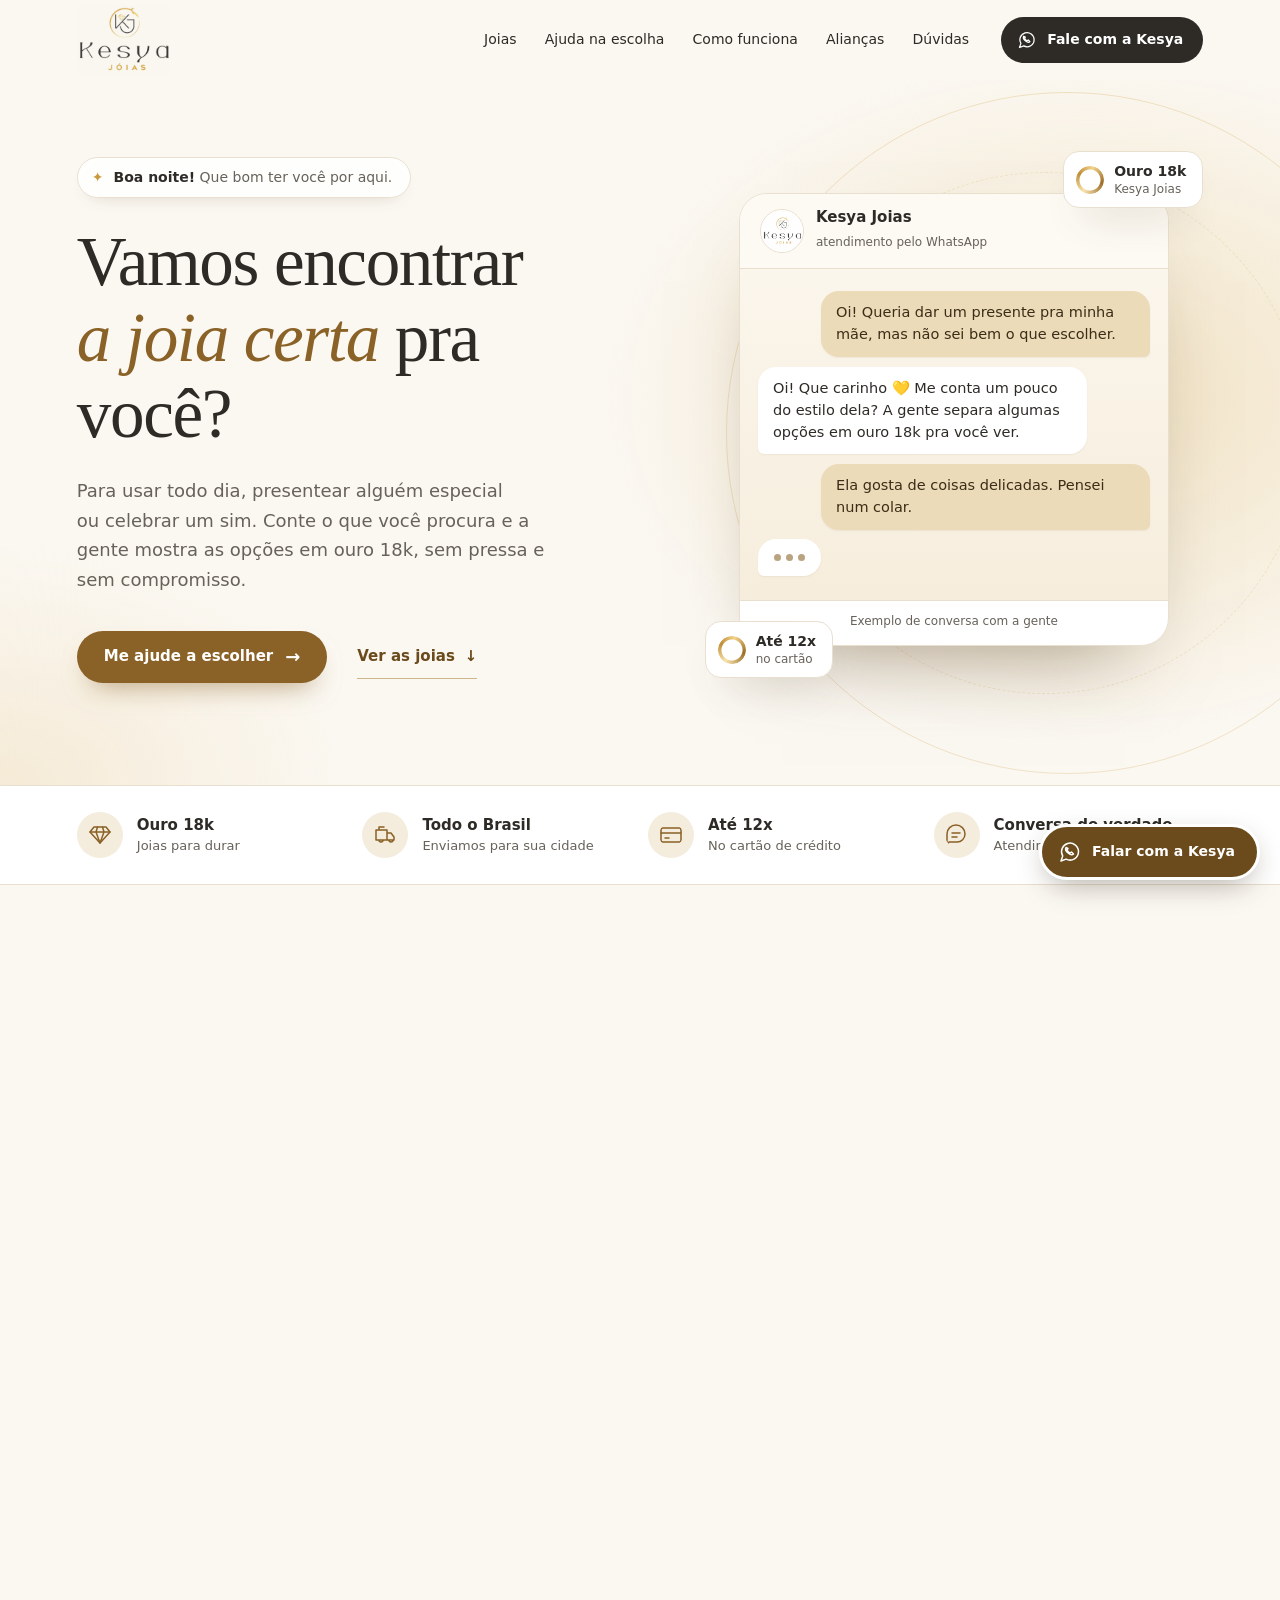
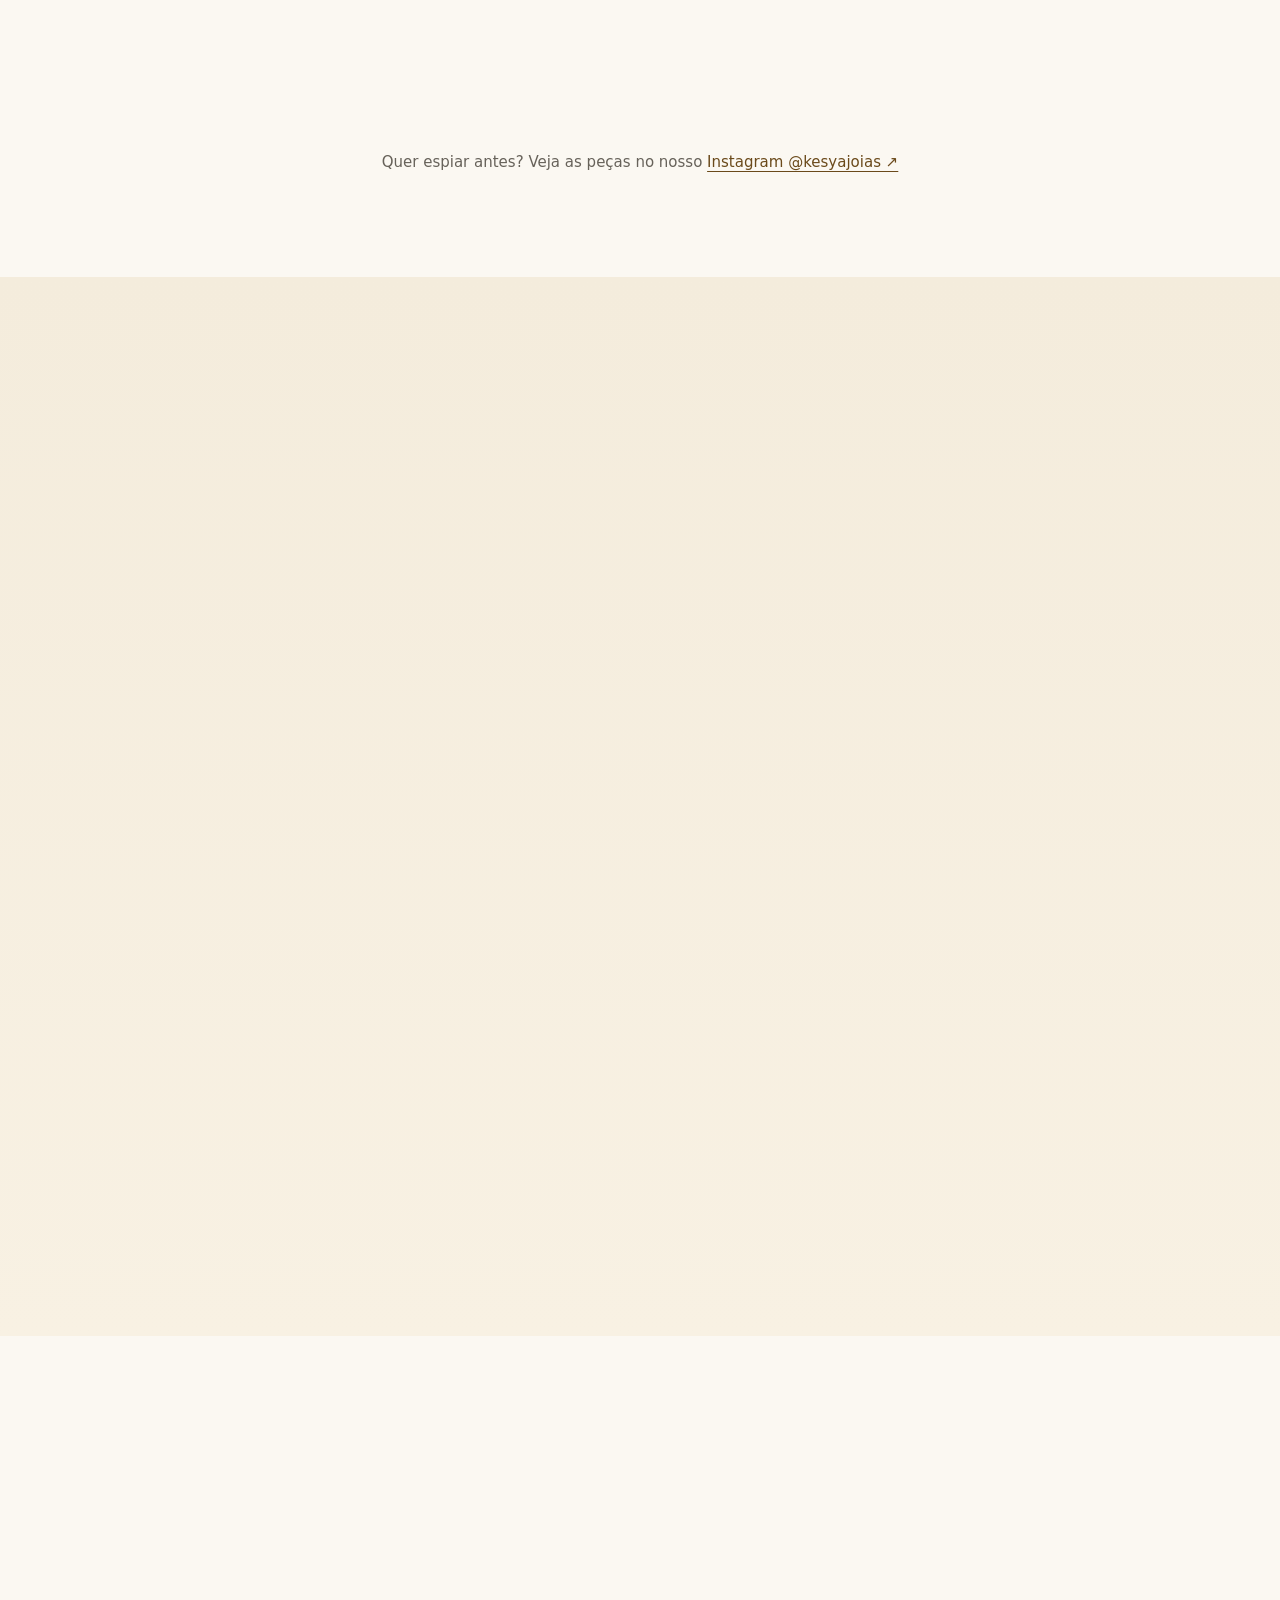
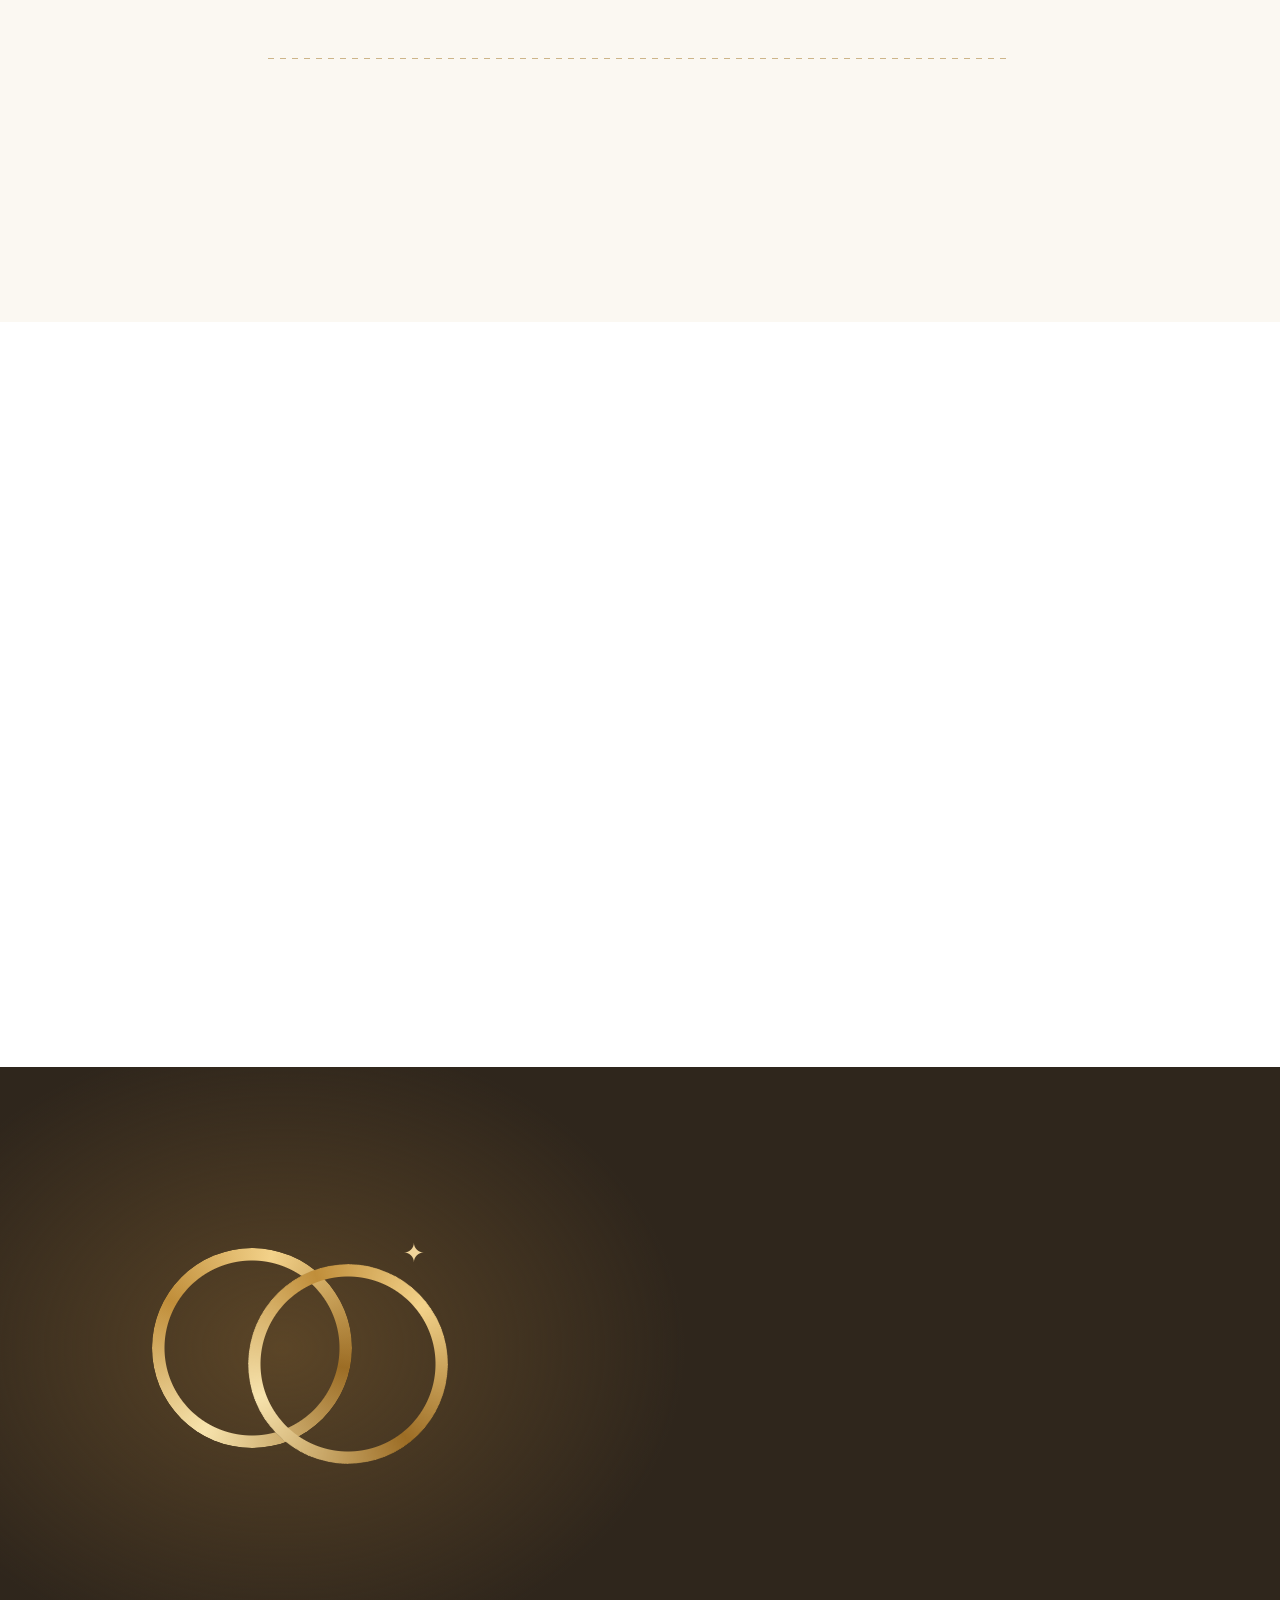
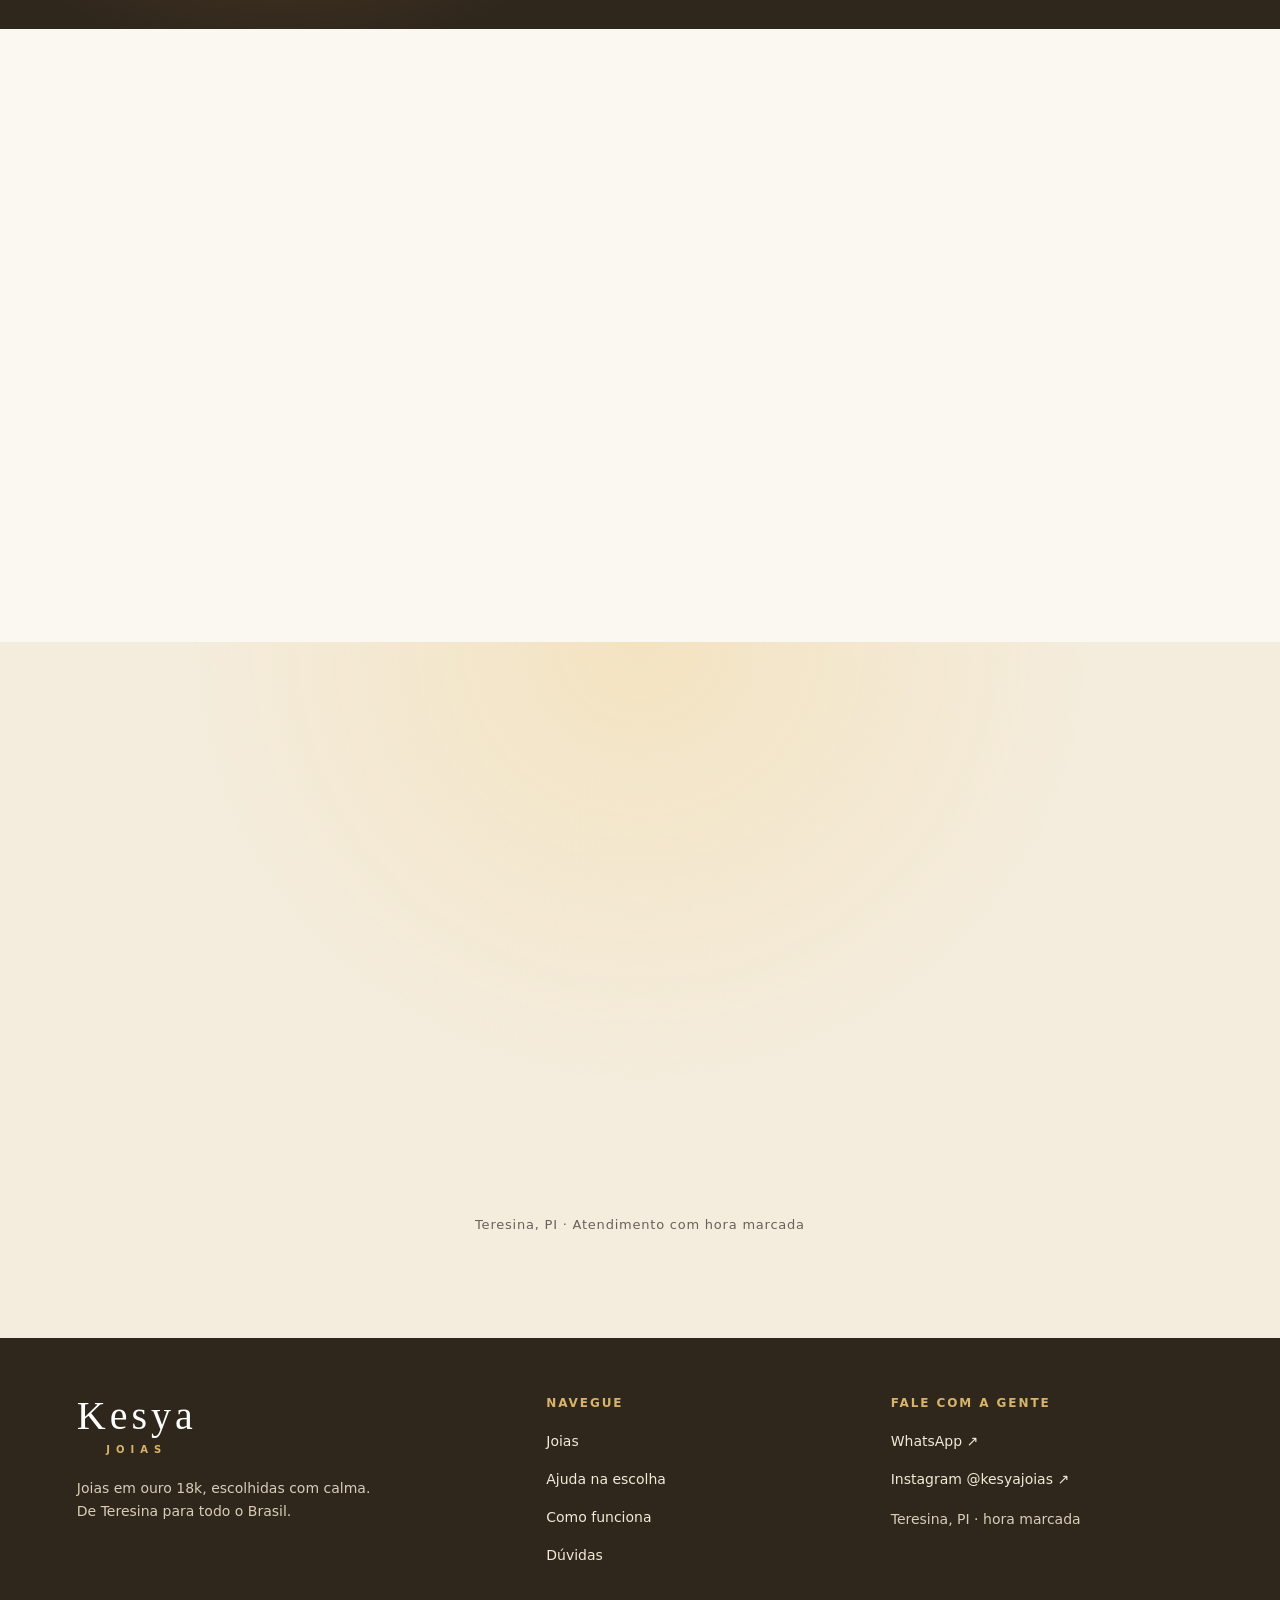
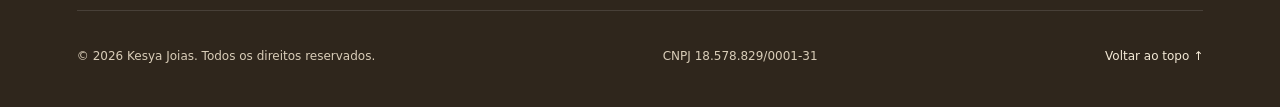
==== commit 56df4e73: "Remove travessoes e linhas decorativas dos titulos" ====
--- a/index.html
+++ b/index.html
@@ -16,7 +16,7 @@
   <a class="skip-link" href="#conteudo">Pular para o conteúdo</a>
 
   <header class="header">
-    <a class="brand" href="#inicio" aria-label="Kesya Joias — início"><img src="assets/kesya-logo.jpg" alt="Kesya Joias" width="1080" height="1080"></a>
+    <a class="brand" href="#inicio" aria-label="Kesya Joias, início"><img src="assets/kesya-logo.jpg" alt="Kesya Joias" width="1080" height="1080"></a>
     <nav id="navigation" aria-label="Navegação principal">
       <div class="menu-heading"><span>Kesya Joias</span><button class="menu-close" type="button" aria-label="Fechar menu">×</button></div>
       <a href="#joias">Joias</a>
@@ -234,7 +234,7 @@
 
   <footer class="footer">
     <div class="footer-top">
-      <div class="footer-brand"><a class="footer-wordmark" href="#inicio" aria-label="Kesya Joias — voltar ao início">Kesya<span>JOIAS</span></a><p>Joias em ouro 18k, escolhidas com calma. De Teresina para todo o Brasil.</p></div>
+      <div class="footer-brand"><a class="footer-wordmark" href="#inicio" aria-label="Kesya Joias, voltar ao início">Kesya<span>JOIAS</span></a><p>Joias em ouro 18k, escolhidas com calma. De Teresina para todo o Brasil.</p></div>
       <div class="footer-col"><p class="footer-title">Navegue</p><a href="#joias">Joias</a><a href="#escolher">Ajuda na escolha</a><a href="#como-funciona">Como funciona</a><a href="#duvidas">Dúvidas</a></div>
       <div class="footer-col"><p class="footer-title">Fale com a gente</p><a href="https://wa.me/558698340636" target="_blank" rel="noopener noreferrer">WhatsApp ↗</a><a href="https://www.instagram.com/kesyajoias/" target="_blank" rel="noopener noreferrer">Instagram @kesyajoias ↗</a><span>Teresina, PI · hora marcada</span></div>
     </div>
--- a/styles.css
+++ b/styles.css
@@ -1,5 +1,6 @@
-/* Kesya Joias — vitrine acolhedora, escolha guiada e atendimento. */
+/* Kesya Joias: vitrine acolhedora, escolha guiada e atendimento. */
 :root {
+  color-scheme: light;
   --ivory: #fbf8f2;
   --champagne: #f4ecdc;
   --gold: #8a6126;
@@ -41,8 +42,7 @@
 .skip-link { position: fixed; top: -100px; left: 20px; padding: 12px 20px; background: #fff; color: var(--ink); z-index: 30; border-radius: 12px; }
 .skip-link:focus { top: 10px; }
 .section-space { padding: var(--section) var(--wrap); }
-.eyebrow { display: inline-flex; align-items: center; gap: 10px; margin-bottom: 16px; color: var(--gold); font-size: 12px; font-weight: 700; letter-spacing: .18em; text-transform: uppercase; }
-.eyebrow:before { content: ""; width: 22px; height: 1px; background: currentColor; }
+.eyebrow { display: inline-block; margin-bottom: 16px; color: var(--gold); font-size: 12px; font-weight: 700; letter-spacing: .18em; text-transform: uppercase; }
 
 /* Anel dourado reutilizado nas ilustrações. */
 .ring { display: block; border-radius: 50%; background: conic-gradient(from 210deg, #f7e3ad, #c08e3a 25%, #f3d28a 45%, #9c6d25 70%, #f7e3ad); -webkit-mask: radial-gradient(farthest-side, #0000 calc(100% - var(--thick, 8px)), #000 calc(100% - var(--thick, 8px) + 1px)); mask: radial-gradient(farthest-side, #0000 calc(100% - var(--thick, 8px)), #000 calc(100% - var(--thick, 8px) + 1px)); }
@@ -117,7 +117,6 @@
 
 /* Categorias. */
 .section-heading { max-width: 660px; margin: 0 auto 48px; text-align: center; }
-.section-heading .eyebrow:after { content: ""; width: 22px; height: 1px; background: currentColor; }
 .section-heading > p:last-child { margin: 0; font-size: 17px; color: var(--muted); }
 .swipe-hint { display: none; }
 .collection-grid { display: grid; grid-template-columns: repeat(3, minmax(0, 1fr)); gap: 24px; }
@@ -178,7 +177,7 @@
 .chip:active span { scale: .97; }
 .name-field label { display: block; margin-bottom: 10px; font-weight: 700; }
 .name-field small { font-size: 13px; font-weight: 400; color: var(--muted); }
-.name-field input { width: 100%; min-height: 50px; padding: 12px 18px; border: 1px solid #ddd0b8; border-radius: 14px; background: #fdfbf7; font: inherit; color: var(--ink); transition: border-color .25s, background-color .25s; }
+.name-field input { width: 100%; min-height: 50px; padding: 12px 18px; border: 1px solid #ddd0b8; border-radius: 14px; background: #fdfbf7; font: inherit; font-size: 16px; color: var(--ink); transition: border-color .25s, background-color .25s; }
 .name-field input:focus { border-color: var(--gold); background: #fff; }
 .name-field input::placeholder { color: #8b857b; }
 .message-preview { margin: 28px 0 22px; padding: 18px 20px 22px; border-radius: 20px; background: linear-gradient(#f8f1e3, #f2e6d0); }
@@ -207,7 +206,6 @@
 .note-card blockquote { margin: 0 0 16px; }
 .note-card blockquote p { margin: 0; font: italic clamp(21px, 2.1vw, 27px)/1.45 var(--serif); color: #3b2d17; }
 .note-sign { margin-bottom: 26px; font-size: 14px; font-weight: 700; color: var(--gold-deep); }
-.note-sign:before { content: "— "; }
 .visit { display: flex; flex-wrap: wrap; align-items: center; gap: 12px 16px; padding-top: 22px; border-top: 1px solid #d8c49b; }
 .visit svg { width: 42px; height: 42px; padding: 9px; border-radius: 50%; background: #fff; color: var(--gold); }
 .visit div { flex: 1 1 180px; }
@@ -281,6 +279,7 @@
 @keyframes float { 0%, 100% { transform: translateY(0); } 50% { transform: translateY(-10px); } }
 @keyframes twinkle { 0%, 100% { opacity: 1; transform: scale(1) rotate(0); } 50% { opacity: .55; transform: scale(.8) rotate(45deg); } }
 @keyframes spin { to { rotate: 360deg; } }
+@keyframes fade { from { opacity: 0; } }
 @keyframes fade-up { from { opacity: 0; transform: translateY(8px); } to { opacity: 1; transform: none; } }
 @keyframes pop { 0% { transform: scale(.97); } 60% { transform: scale(1.015); } 100% { transform: scale(1); } }
 @keyframes swing { 0%, 100% { rotate: 0deg; } 25% { rotate: 9deg; } 75% { rotate: -9deg; } }
@@ -326,15 +325,15 @@
   .brand img { width: 92px; height: 92px; }
   .menu-toggle { display: flex; flex-direction: column; align-items: center; justify-content: center; gap: 4px; width: 46px; height: 46px; flex-shrink: 0; border: 1px solid var(--line); border-radius: 50%; background: #fff; }
   .menu-toggle span { width: 18px; height: 2px; border-radius: 2px; background: var(--ink); }
-  .menu-backdrop:not([hidden]) { display: block; position: fixed; inset: 0; z-index: 21; background: #2f261c66; animation: fade-up .3s ease; }
-  .header nav { position: fixed; top: 0; right: 0; bottom: 0; z-index: 22; width: min(340px, 88vw); flex-direction: column; align-items: stretch; gap: 0; padding: 18px 24px calc(24px + env(safe-area-inset-bottom)); overflow-y: auto; background: var(--ivory); box-shadow: -20px 0 50px -20px #2f261c55; visibility: hidden; transform: translateX(100%); transition: transform .4s var(--ease), visibility .4s; }
+  .menu-backdrop:not([hidden]) { display: block; position: fixed; inset: 0; z-index: 21; background: #2f261c66; animation: fade .3s ease; }
+  .header nav { position: fixed; top: 0; right: 0; bottom: 0; z-index: 22; width: min(340px, 88vw); flex-direction: column; align-items: stretch; gap: 0; padding: 18px 24px calc(24px + env(safe-area-inset-bottom)); overflow-y: auto; overscroll-behavior: contain; background: var(--ivory); box-shadow: -20px 0 50px -20px #2f261c55; visibility: hidden; transform: translateX(100%); transition: transform .4s var(--ease), visibility .4s; }
   .header nav.is-open { visibility: visible; transform: none; }
   .menu-heading { display: flex; align-items: center; justify-content: space-between; margin-bottom: 6px; padding-bottom: 16px; border-bottom: 1px solid var(--line); }
   .menu-heading > span { font: 24px var(--serif); color: var(--gold-deep); }
   .menu-close { display: grid; place-items: center; width: 44px; height: 44px; border: 0; border-radius: 50%; background: var(--champagne); font-size: 26px; line-height: 1; color: var(--gold-deep); }
   .header nav > a { padding: 15px 4px; border-bottom: 1px solid var(--line); font-size: 18px; color: var(--ink); }
   .header nav > a:after { display: none; }
-  .header nav > .menu-contact { display: inline-flex; margin-top: 24px; padding: 14px 22px; border: 0; font-size: 15px; color: #fff; }
+  .header nav > .menu-contact, .header nav > .menu-contact:hover { display: inline-flex; margin-top: 24px; padding: 14px 22px; border: 0; font-size: 15px; color: #fff; }
   .hero { grid-template-columns: 1fr; gap: 28px; padding-top: 44px; }
   .hero:before { top: 72%; right: -40%; }
   .hero:after { top: 72%; right: -20%; }
@@ -395,6 +394,7 @@
   .contact-actions .button { width: 100%; }
   .footer { padding-bottom: 96px; }
   .footer-top { grid-template-columns: 1fr 1fr; gap: 28px 20px; }
+  .footer-col a { min-height: 44px; min-width: 44px; }
   .footer-brand { grid-column: 1 / -1; }
   .floating-contact { width: 58px; height: 58px; min-height: 0; padding: 0; justify-content: center; right: 16px; bottom: calc(16px + env(safe-area-inset-bottom)); }
   .floating-contact svg { width: 26px; height: 26px; }
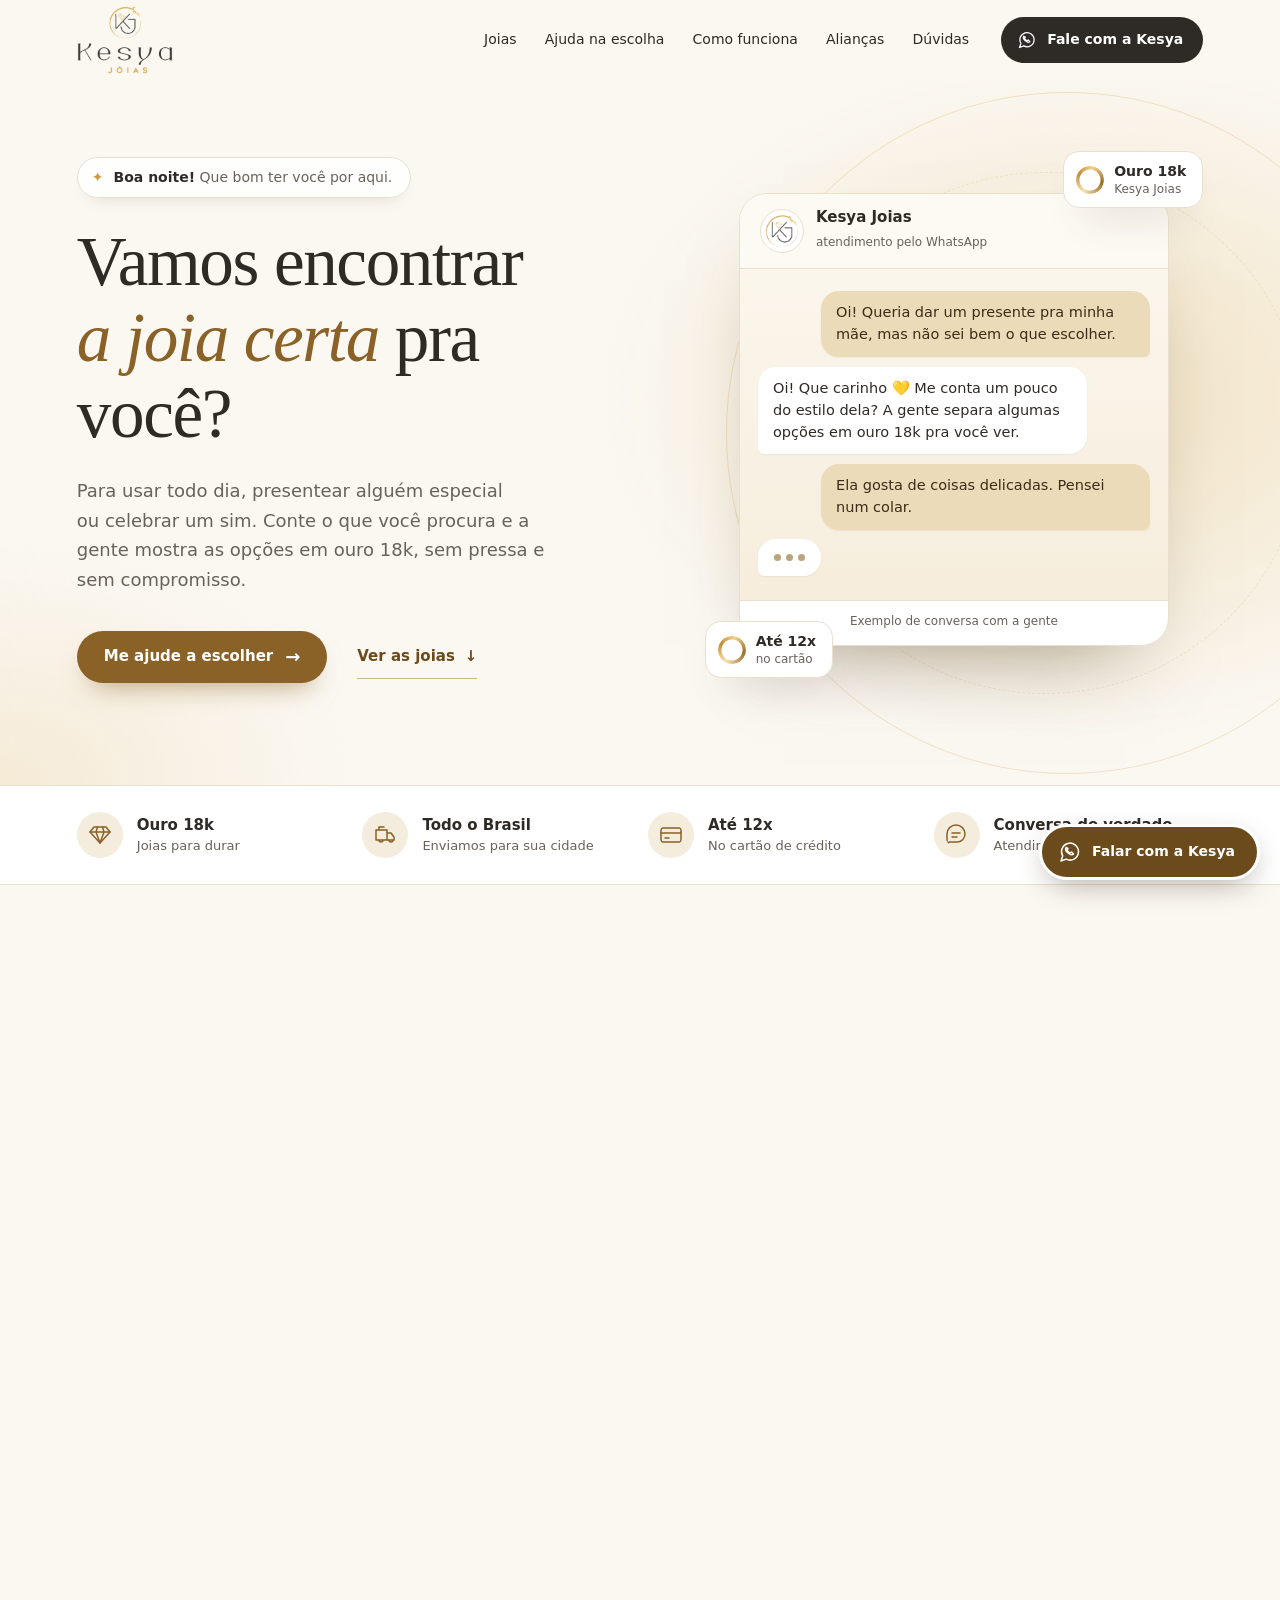
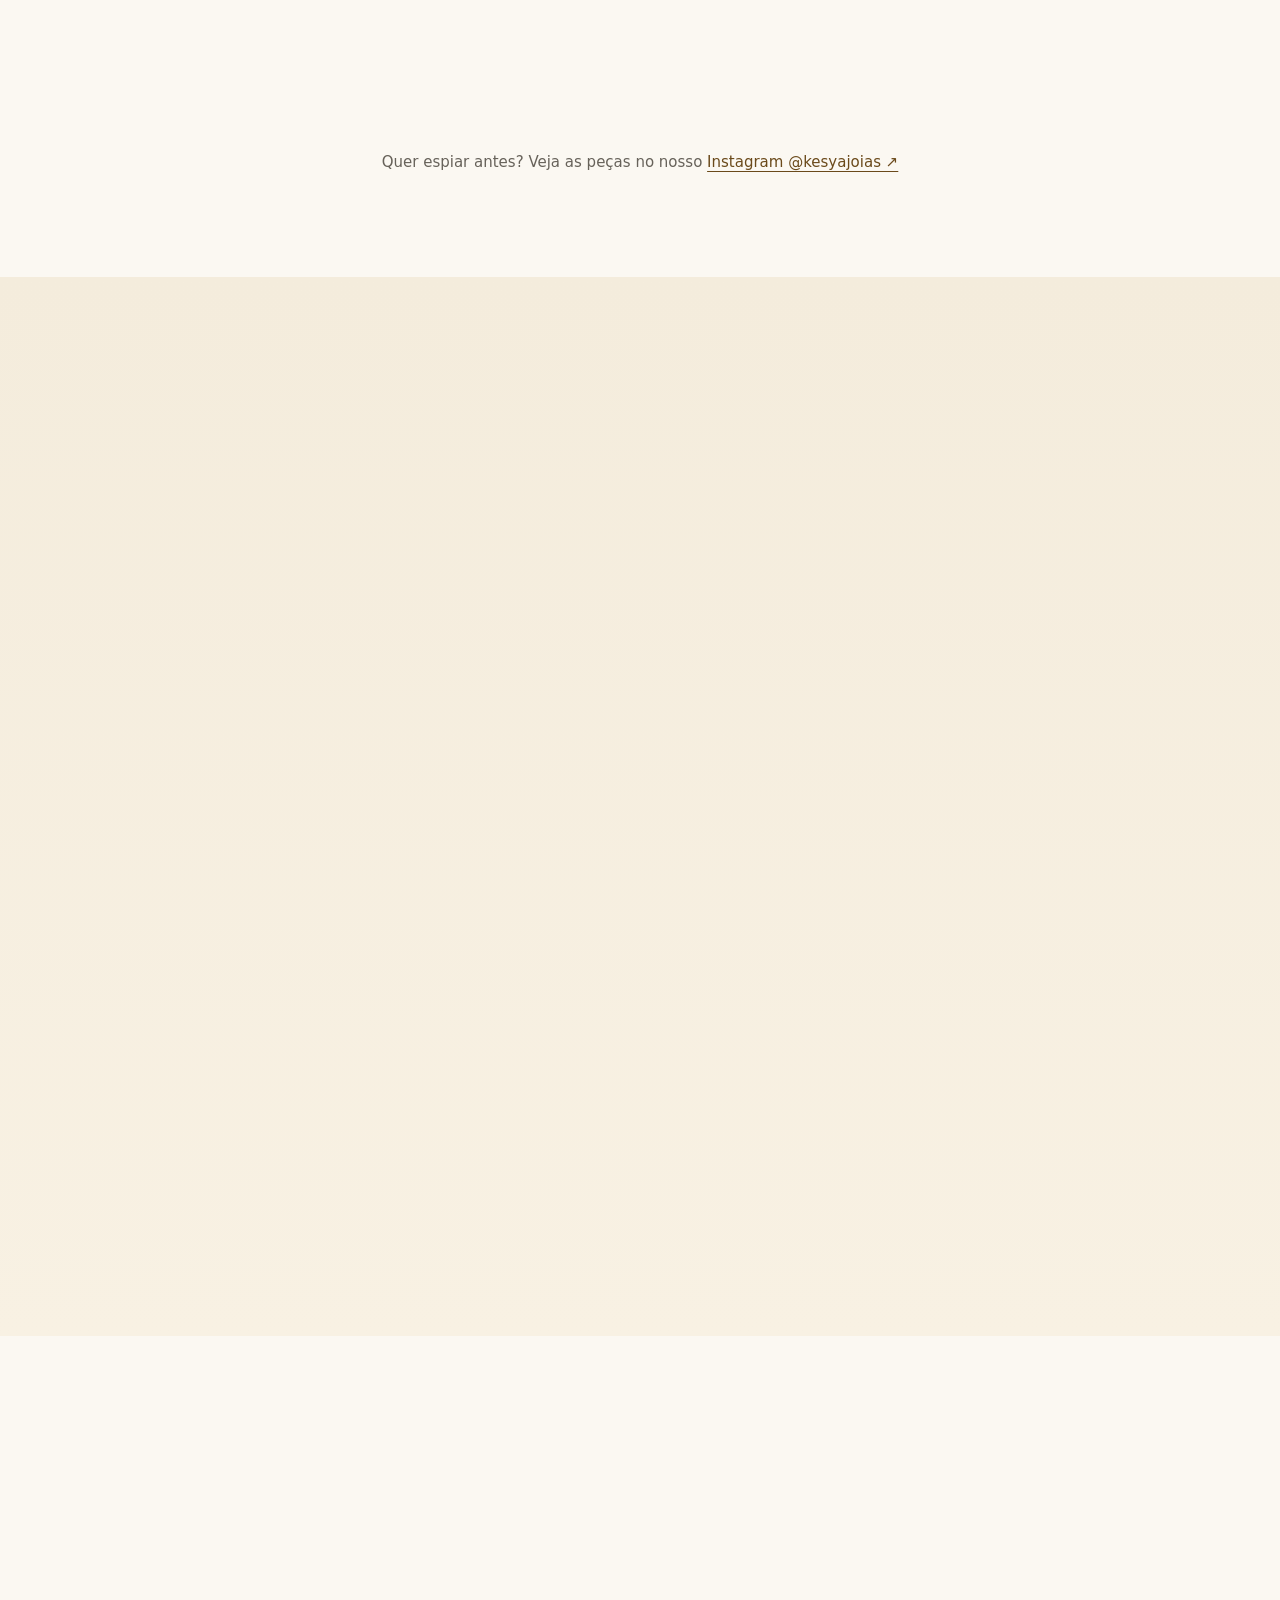
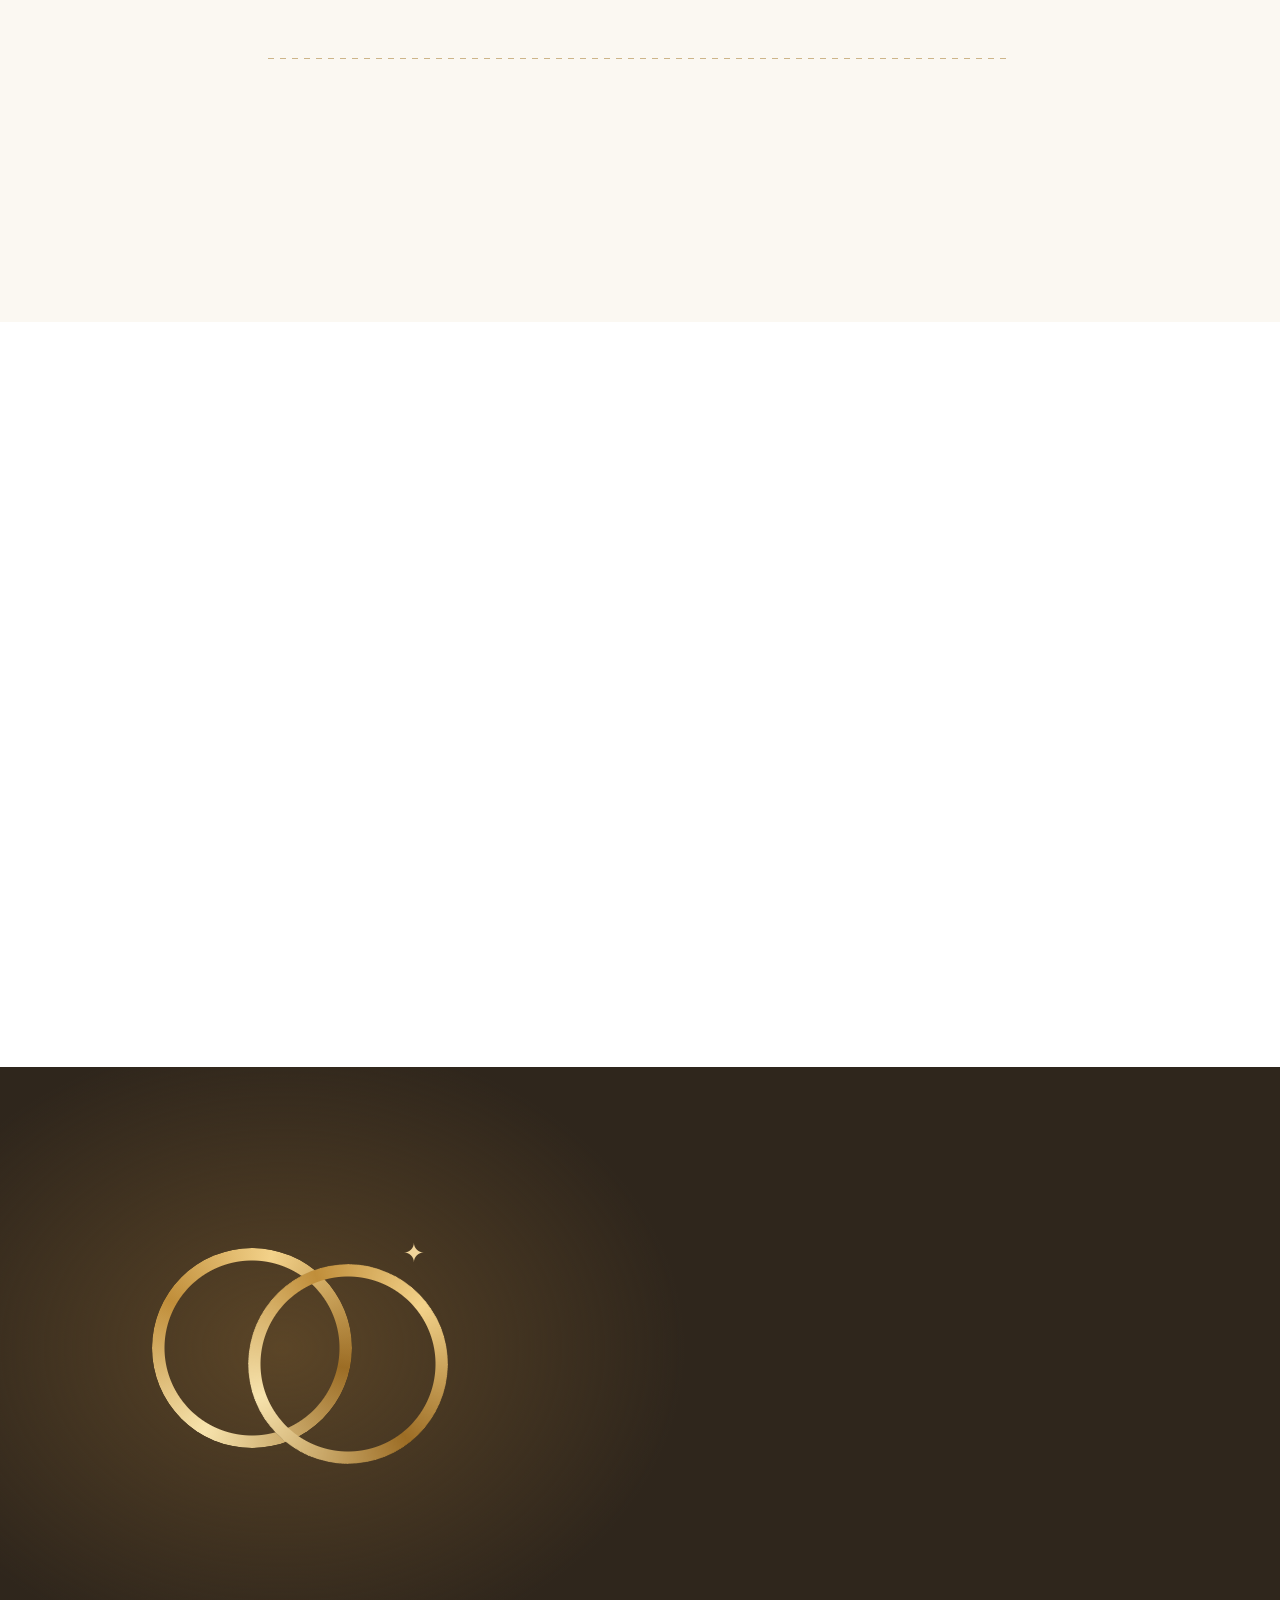
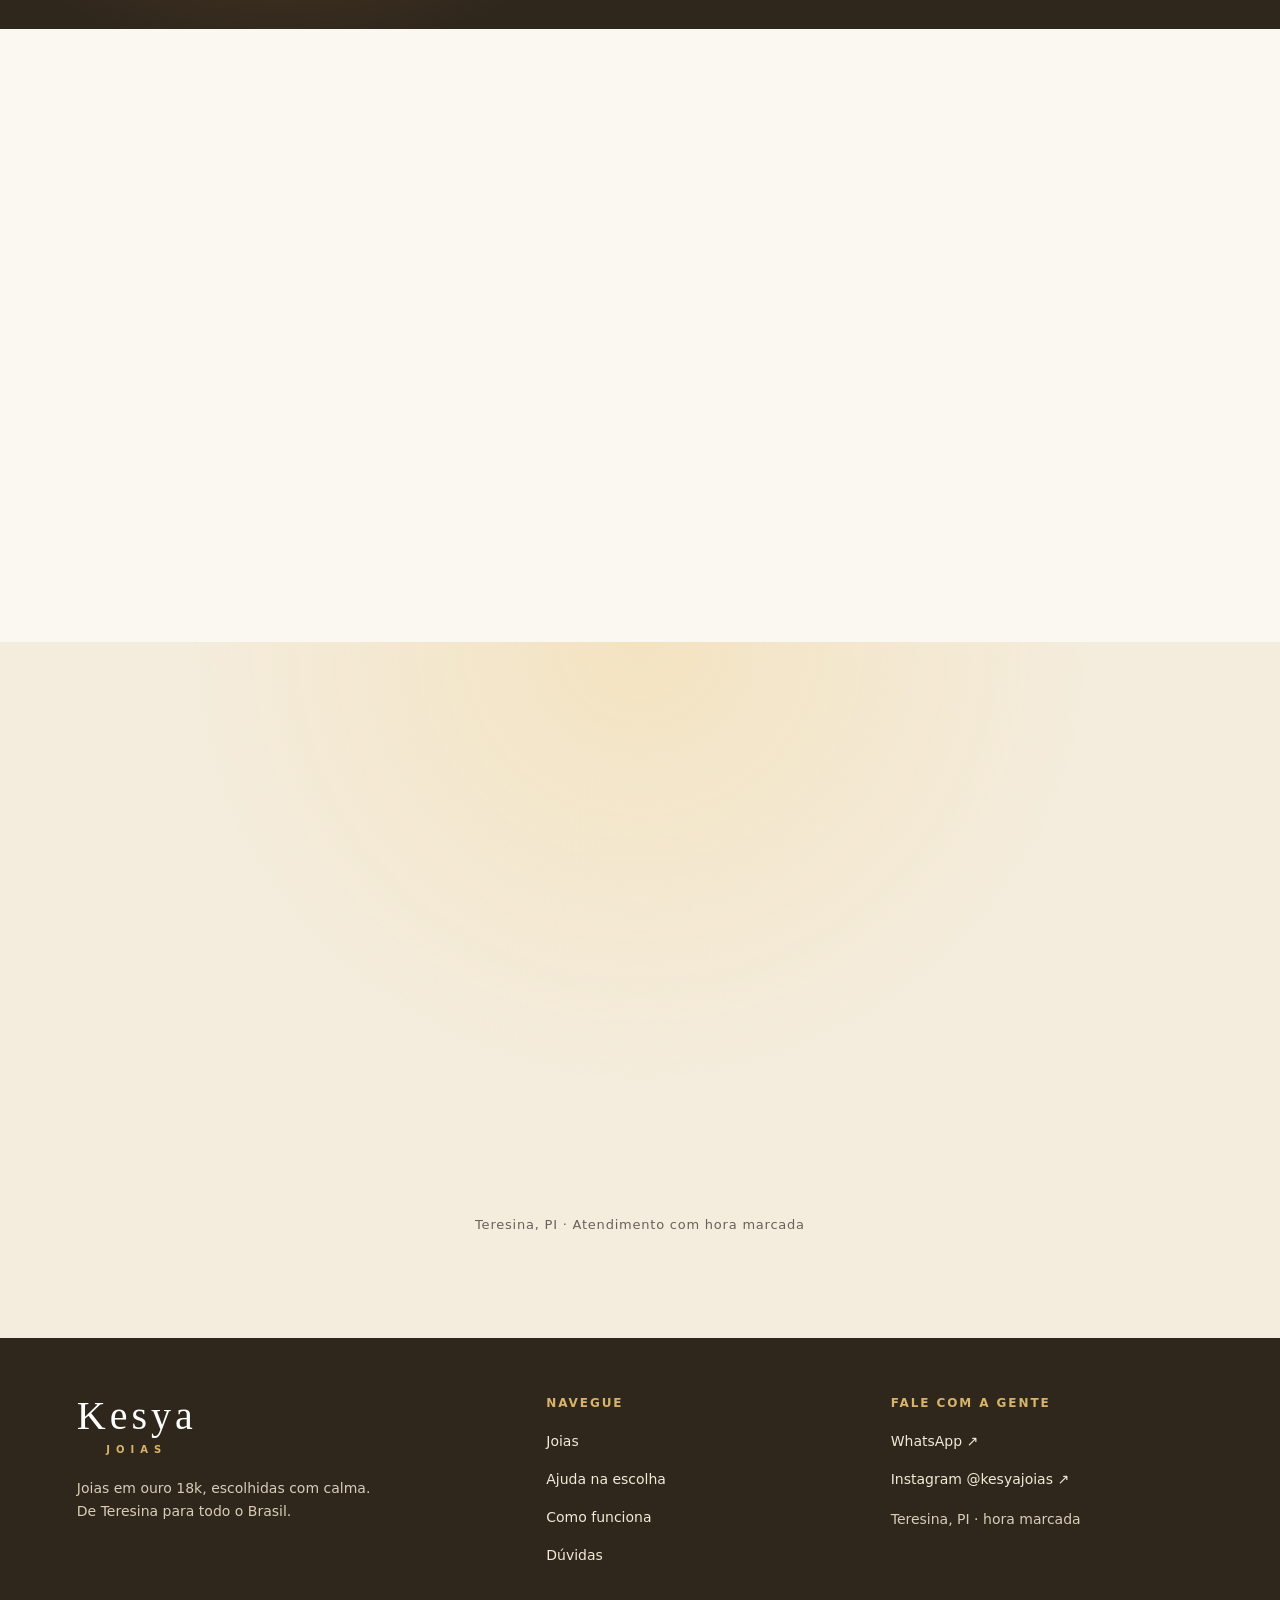
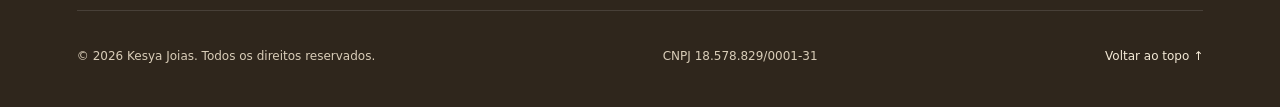
==== commit 970c3868: "Adiciona previa de compartilhamento, dados para buscadores, logo otimizado e pagina 404" ====
--- a/index.html
+++ b/index.html
@@ -8,7 +8,54 @@
   <meta name="theme-color" content="#fbf8f2">
   <meta name="description" content="Kesya Joias: joias em ouro 18k em Teresina, Piauí. Enviamos para todo o Brasil. Conte o que você procura e escolha com a gente pelo WhatsApp.">
   <title>Kesya Joias | Ouro 18k em Teresina</title>
-  <link rel="icon" href="assets/kesya-logo.jpg" type="image/jpeg">
+  <link rel="canonical" href="https://pedrolinard.github.io/kesya/">
+  <meta property="og:type" content="website">
+  <meta property="og:locale" content="pt_BR">
+  <meta property="og:site_name" content="Kesya Joias">
+  <meta property="og:title" content="Kesya Joias | Ouro 18k em Teresina">
+  <meta property="og:description" content="Joias em ouro 18k para usar, presentear e celebrar. Conte o que você procura e escolha com a gente pelo WhatsApp. Enviamos para todo o Brasil.">
+  <meta property="og:url" content="https://pedrolinard.github.io/kesya/">
+  <meta property="og:image" content="https://pedrolinard.github.io/kesya/assets/compartilhar.jpg">
+  <meta property="og:image:type" content="image/jpeg">
+  <meta property="og:image:width" content="1200">
+  <meta property="og:image:height" content="630">
+  <meta property="og:image:alt" content="Logotipo da Kesya Joias com o texto Joias em ouro 18k, Teresina, PI, envio para todo o Brasil">
+  <meta name="twitter:card" content="summary_large_image">
+  <link rel="icon" href="assets/icone.png" type="image/png" sizes="192x192">
+  <link rel="apple-touch-icon" href="assets/apple-touch-icon.png">
+  <script type="application/ld+json">
+  {
+    "@context": "https://schema.org",
+    "@type": "JewelryStore",
+    "name": "Kesya Joias",
+    "description": "Joias em ouro 18k em Teresina, Piauí, com envio para todo o Brasil e atendimento pelo WhatsApp.",
+    "url": "https://pedrolinard.github.io/kesya/",
+    "logo": "https://pedrolinard.github.io/kesya/assets/kesya-logo.jpg",
+    "image": "https://pedrolinard.github.io/kesya/assets/compartilhar.jpg",
+    "address": {
+      "@type": "PostalAddress",
+      "addressLocality": "Teresina",
+      "addressRegion": "PI",
+      "addressCountry": "BR"
+    },
+    "areaServed": {
+      "@type": "Country",
+      "name": "Brasil"
+    },
+    "currenciesAccepted": "BRL",
+    "paymentAccepted": "Cartão de crédito",
+    "taxID": "18.578.829/0001-31",
+    "sameAs": [
+      "https://www.instagram.com/kesyajoias/"
+    ],
+    "contactPoint": {
+      "@type": "ContactPoint",
+      "contactType": "customer service",
+      "url": "https://wa.me/558698340636",
+      "availableLanguage": "pt-BR"
+    }
+  }
+  </script>
   <link rel="stylesheet" href="styles.css">
   <script src="script.js" defer></script>
 </head>
@@ -16,7 +63,7 @@
   <a class="skip-link" href="#conteudo">Pular para o conteúdo</a>
 
   <header class="header">
-    <a class="brand" href="#inicio" aria-label="Kesya Joias, início"><img src="assets/kesya-logo.jpg" alt="Kesya Joias" width="1080" height="1080"></a>
+    <a class="brand" href="#inicio" aria-label="Kesya Joias, início"><img src="assets/kesya-logo.webp" alt="Kesya Joias" width="288" height="204"></a>
     <nav id="navigation" aria-label="Navegação principal">
       <div class="menu-heading"><span>Kesya Joias</span><button class="menu-close" type="button" aria-label="Fechar menu">×</button></div>
       <a href="#joias">Joias</a>
@@ -45,7 +92,7 @@
       <div class="hero-visual">
         <div class="hero-badge badge-top" aria-hidden="true"><span class="ring"></span><p><strong>Ouro 18k</strong>Kesya Joias</p></div>
         <figure class="chat">
-          <div class="chat-head"><img src="assets/kesya-logo.jpg" alt="" width="1080" height="1080"><div><strong>Kesya Joias</strong><span>atendimento pelo WhatsApp</span></div></div>
+          <div class="chat-head"><img src="assets/kesya-monograma.webp" alt="" width="184" height="184"><div><strong>Kesya Joias</strong><span>atendimento pelo WhatsApp</span></div></div>
           <div class="chat-body">
             <p class="bubble bubble-client">Oi! Queria dar um presente pra minha mãe, mas não sei bem o que escolher.</p>
             <p class="bubble bubble-kesya">Oi! Que carinho 💛 Me conta um pouco do estilo dela? A gente separa algumas opções em ouro 18k pra você ver.</p>
@@ -220,7 +267,7 @@
     </section>
 
     <section class="contact section-space" id="contato" aria-labelledby="contato-title">
-      <div class="contact-avatar reveal"><img src="assets/kesya-logo.jpg" alt="" width="1080" height="1080" loading="lazy"></div>
+      <div class="contact-avatar reveal"><img src="assets/kesya-monograma.webp" alt="" width="184" height="184" loading="lazy"></div>
       <p class="eyebrow reveal">Fale com a gente</p>
       <h2 class="reveal" id="contato-title">Gostou de alguma peça? <em>Chame a Kesya.</em></h2>
       <p class="reveal">Pode mandar a foto de uma referência ou só contar o que está procurando. Vai ser um prazer ajudar.</p>
--- a/styles.css
+++ b/styles.css
@@ -59,8 +59,8 @@
 /* Cabeçalho e menu. */
 .header { position: sticky; top: 0; z-index: 20; height: 80px; display: flex; align-items: center; gap: 32px; padding: 0 var(--wrap); background: #fbf8f2f2; border-bottom: 1px solid transparent; transition: box-shadow .3s, border-color .3s; }
 .header.is-scrolled { border-color: var(--line); box-shadow: 0 12px 30px -24px #4a331366; }
-.brand { width: 92px; height: 70px; margin-right: auto; overflow: hidden; display: flex; align-items: center; justify-content: center; flex-shrink: 0; }
-.brand img { width: 100px; height: 100px; object-fit: cover; mix-blend-mode: multiply; }
+.brand { display: flex; align-items: center; margin-right: auto; flex-shrink: 0; }
+.brand img { width: 96px; height: auto; }
 .header nav { display: flex; align-items: center; gap: clamp(18px, 2.2vw, 32px); }
 .header nav > a { position: relative; padding: 10px 0; font-size: 14px; color: #4a453e; white-space: nowrap; transition: color .2s; }
 .header nav > a:after { content: ""; position: absolute; left: 0; right: 0; bottom: 4px; height: 2px; border-radius: 2px; background: var(--gold); transform: scaleX(0); transform-origin: left; transition: transform .35s var(--ease); }
@@ -85,7 +85,7 @@
 .hero-visual { position: relative; display: grid; place-items: center; padding: 28px 12px; }
 .chat { width: 100%; max-width: 430px; margin: 0; overflow: hidden; background: #fff; border: 1px solid var(--line); border-radius: 28px; box-shadow: 0 44px 80px -44px #4a331380; }
 .chat-head { display: flex; align-items: center; gap: 12px; padding: 14px 20px; background: #fdfaf4; border-bottom: 1px solid var(--line); }
-.chat-head img { width: 44px; height: 44px; border-radius: 50%; object-fit: cover; border: 1px solid var(--line); }
+.chat-head img { width: 44px; height: 44px; padding: 4px; border-radius: 50%; border: 1px solid var(--line); background: #fff; }
 .chat-head strong { display: block; font-size: 15px; line-height: 1.3; }
 .chat-head span { font-size: 12px; color: var(--muted); }
 .chat-body { display: flex; flex-direction: column; gap: 10px; min-height: 290px; padding: 22px 18px 24px; background: linear-gradient(#fbf6ec, #f6eddc); }
@@ -244,7 +244,7 @@
 /* Contato final. */
 .contact { text-align: center; background: radial-gradient(50% 90% at 50% 0, #f3e3c1 0, transparent 70%), var(--champagne); }
 .contact-avatar { width: 92px; height: 92px; margin: 0 auto 24px; overflow: hidden; border: 1px solid #dcc79c; border-radius: 50%; background: #fff; box-shadow: 0 0 0 10px #ffffff80; }
-.contact-avatar img { width: 100%; height: 100%; object-fit: cover; }
+.contact-avatar img { width: 100%; height: 100%; padding: 12px; }
 .contact h2 { max-width: 760px; margin-inline: auto; font-size: clamp(34px, 4.4vw, 58px); }
 .contact > p:not(.eyebrow) { max-width: 560px; margin: 0 auto 32px; font-size: 18px; color: var(--muted); }
 .contact-actions { display: flex; flex-wrap: wrap; justify-content: center; gap: 14px; }
@@ -321,8 +321,7 @@
 @media (max-width: 980px) {
   html { scroll-padding-top: 80px; }
   .header { height: 72px; gap: 12px; }
-  .brand { width: 84px; height: 64px; }
-  .brand img { width: 92px; height: 92px; }
+  .brand img { width: 84px; }
   .menu-toggle { display: flex; flex-direction: column; align-items: center; justify-content: center; gap: 4px; width: 46px; height: 46px; flex-shrink: 0; border: 1px solid var(--line); border-radius: 50%; background: #fff; }
   .menu-toggle span { width: 18px; height: 2px; border-radius: 2px; background: var(--ink); }
   .menu-backdrop:not([hidden]) { display: block; position: fixed; inset: 0; z-index: 21; background: #2f261c66; animation: fade .3s ease; }
